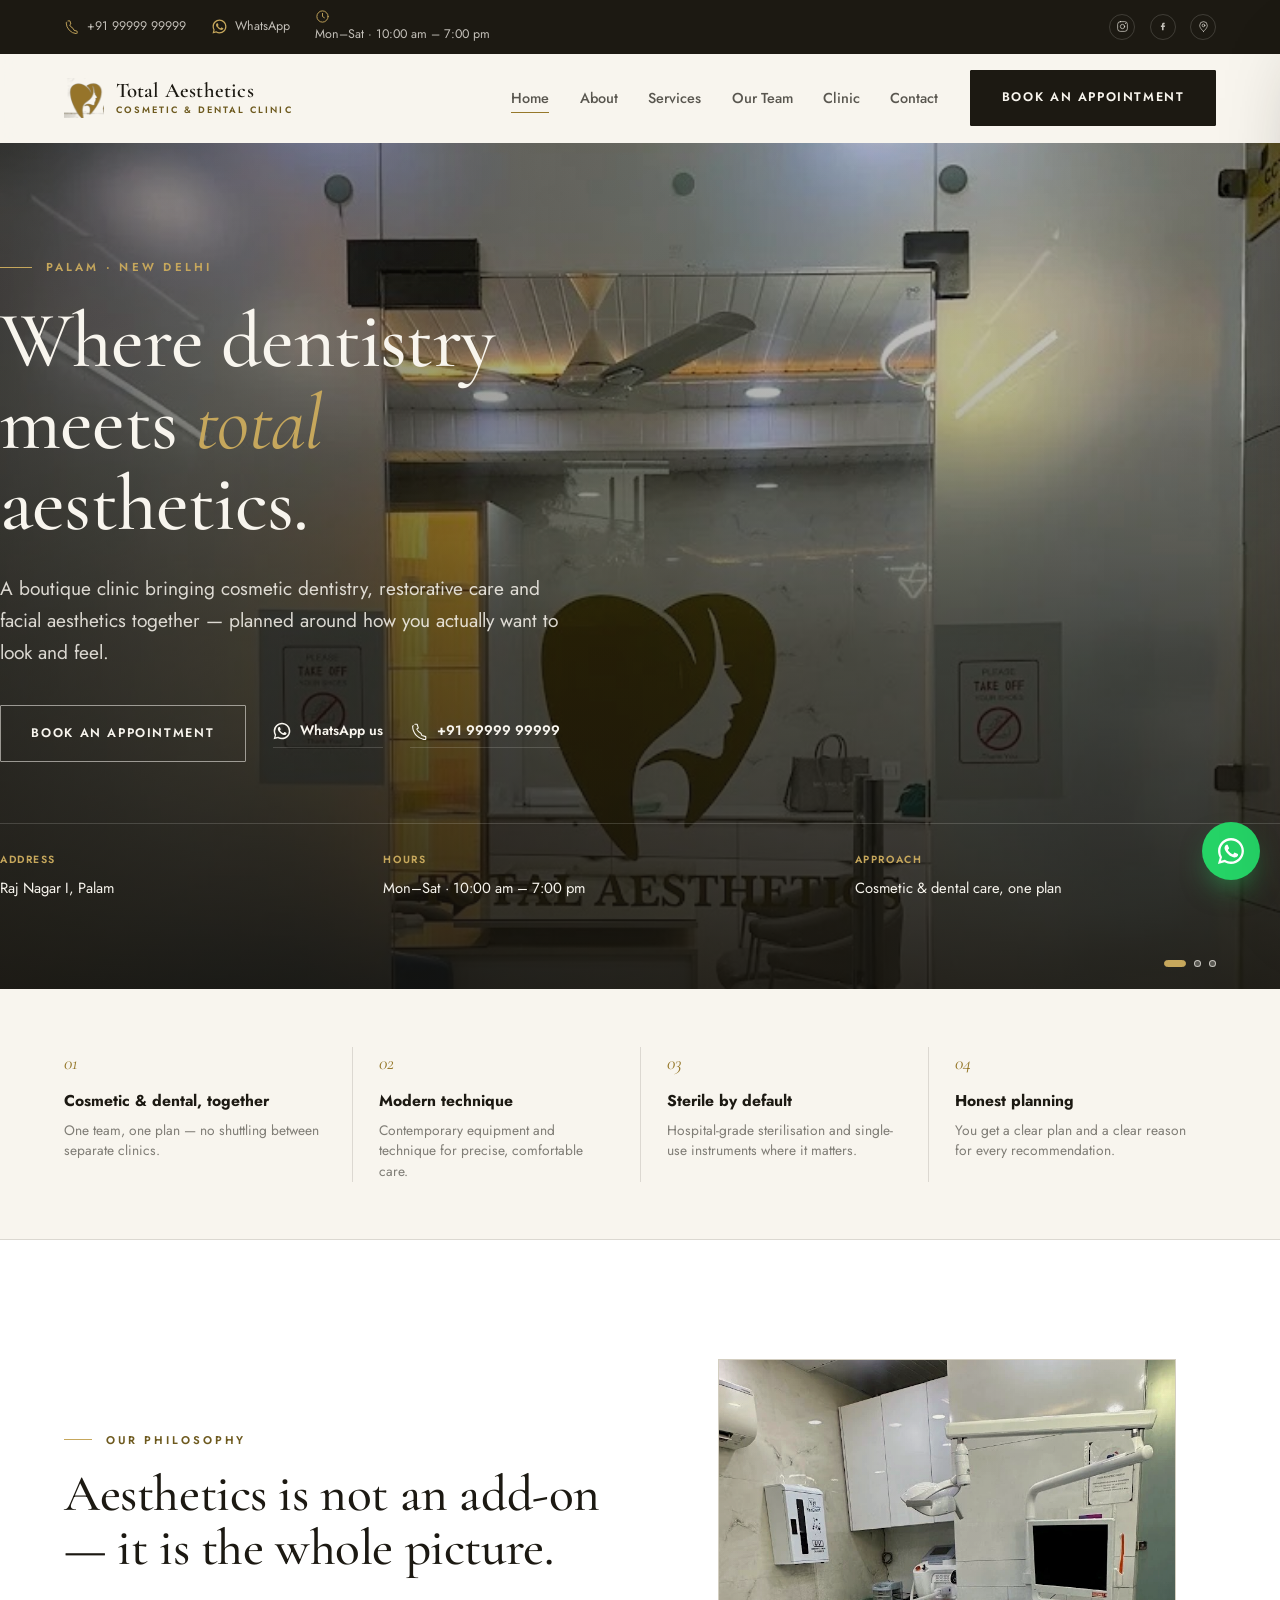
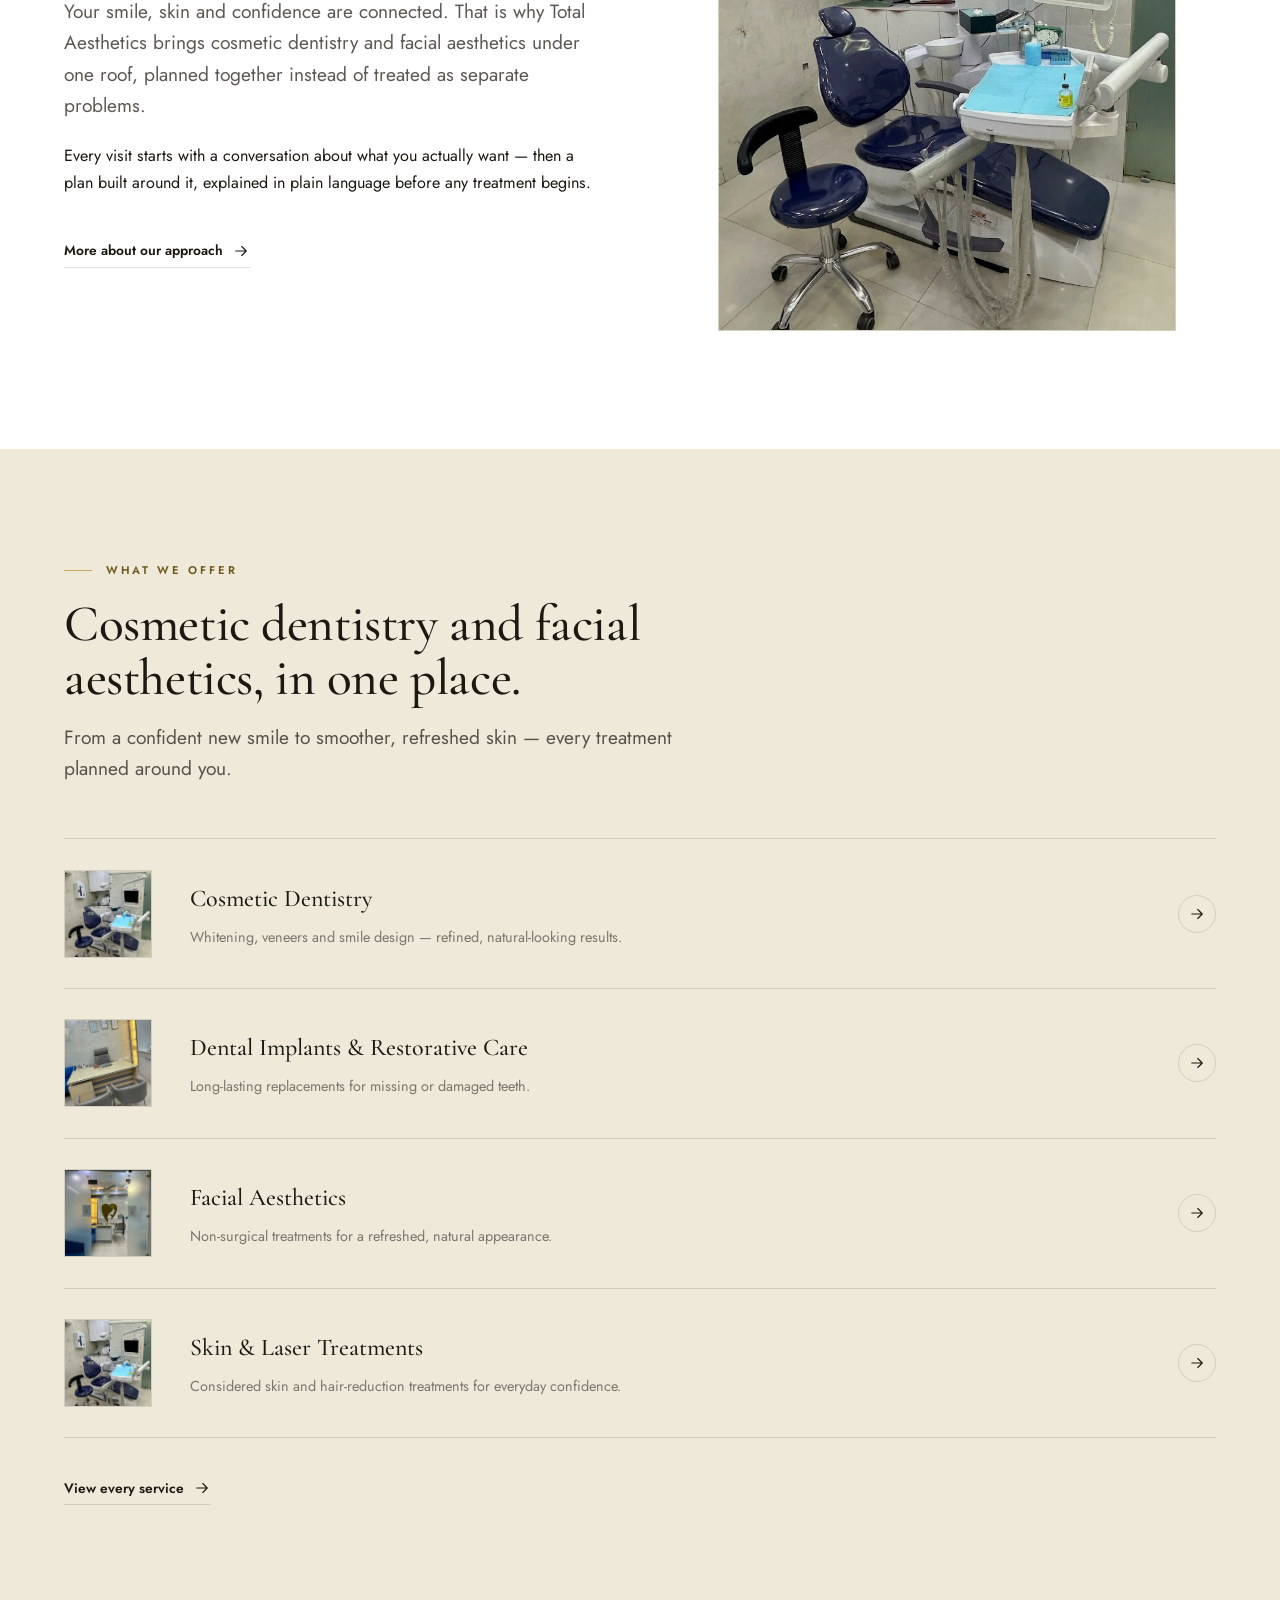
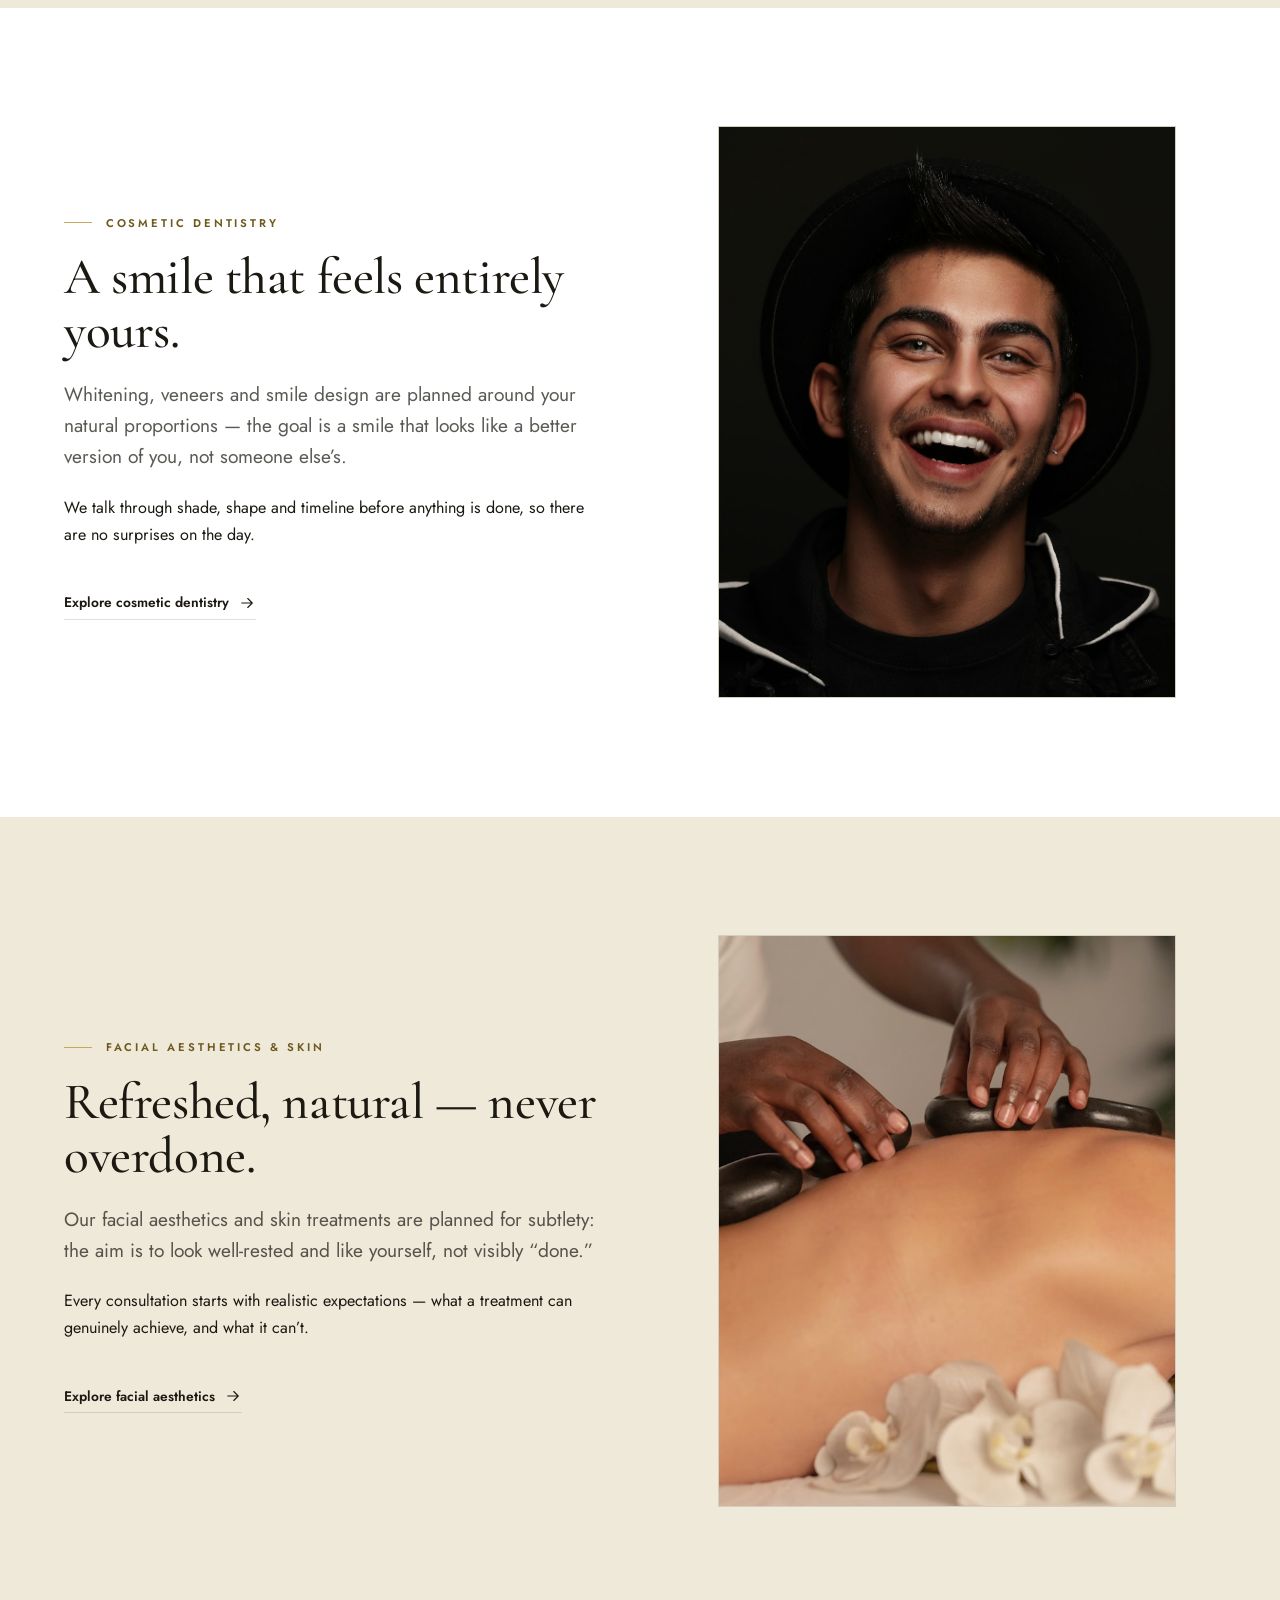
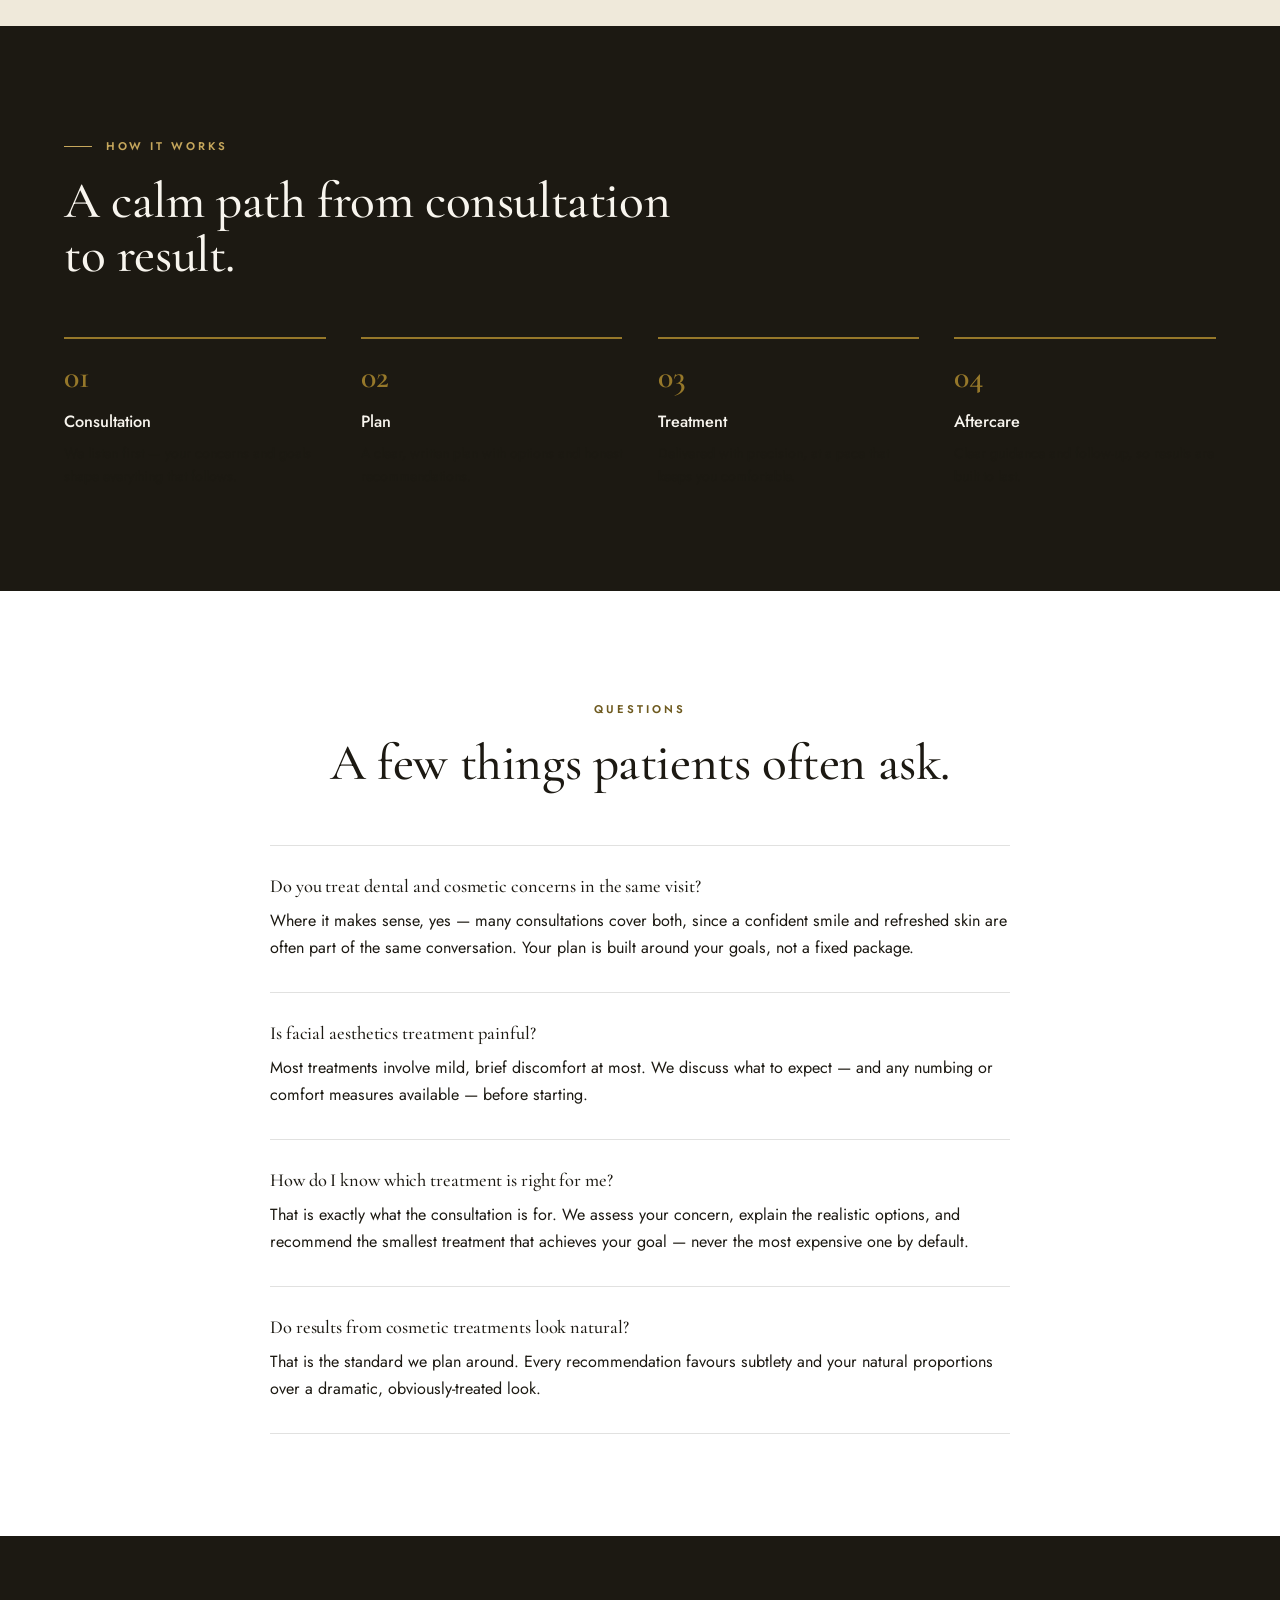
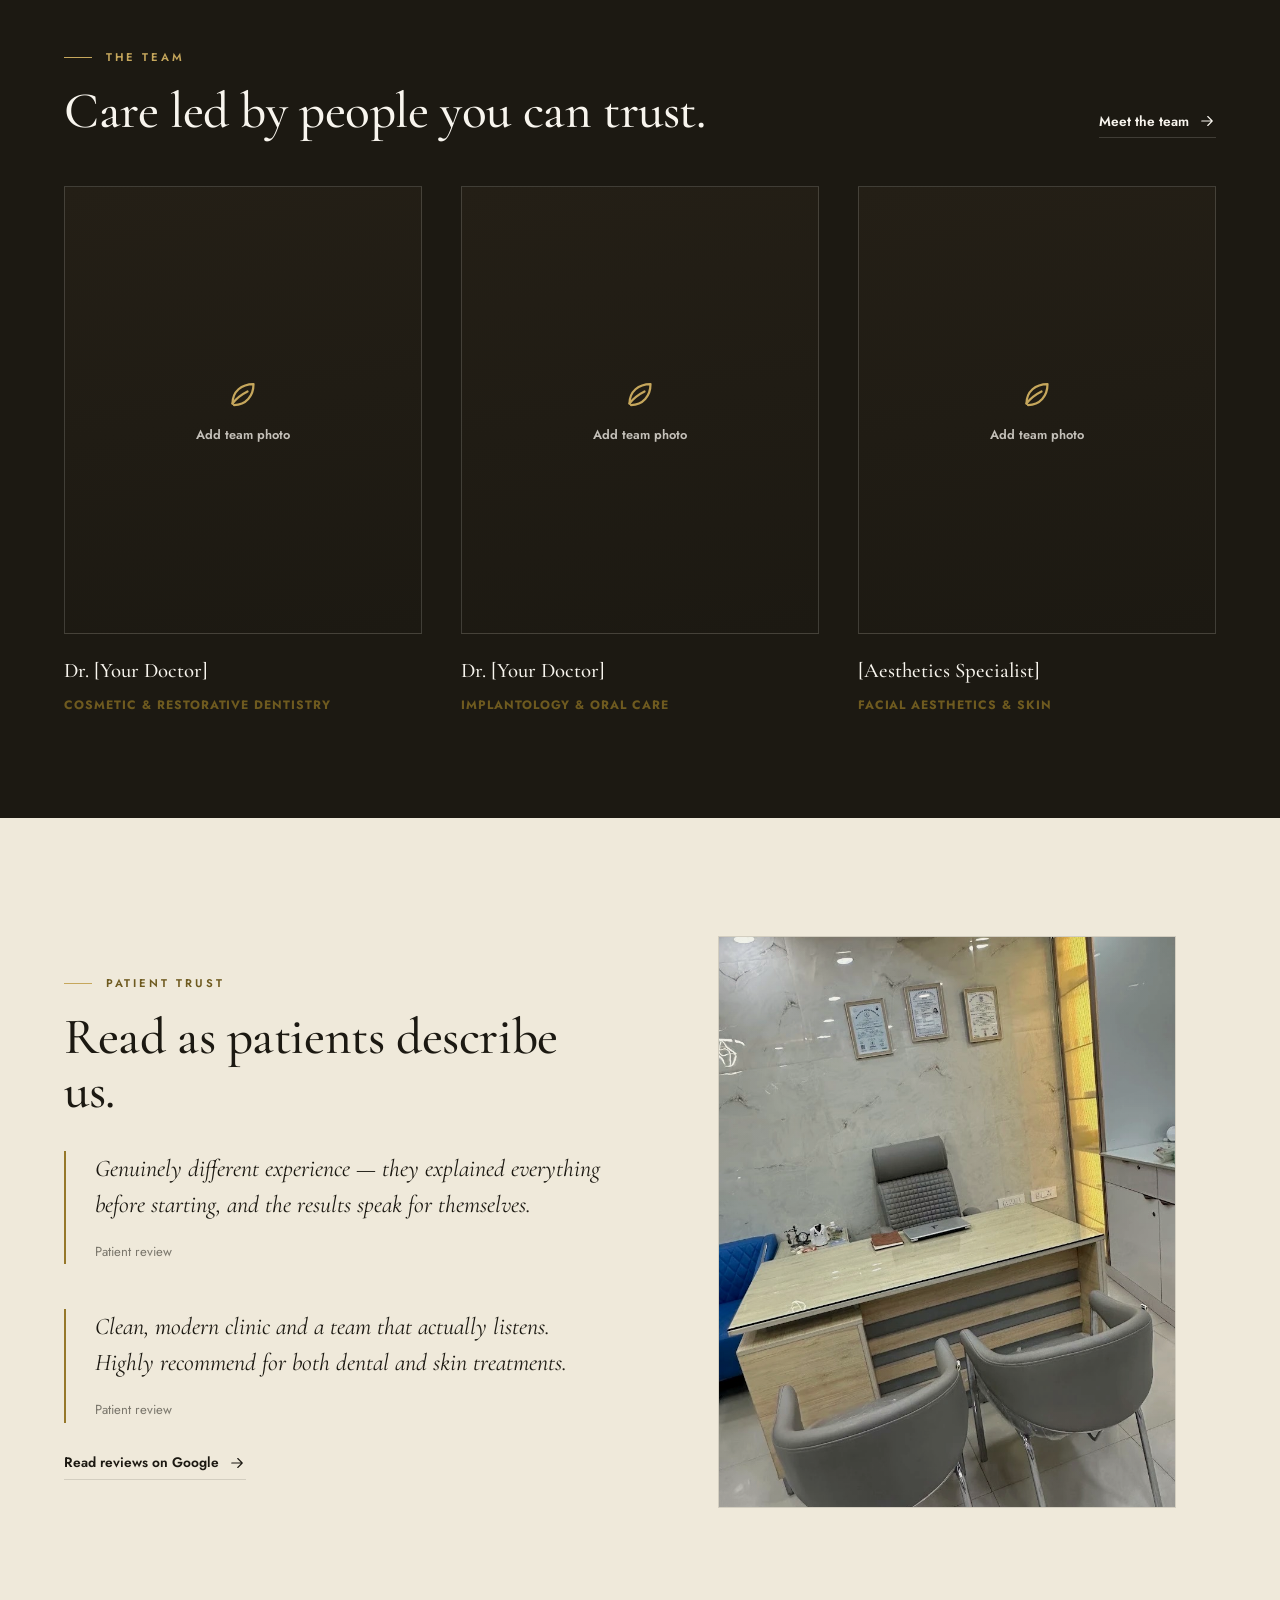
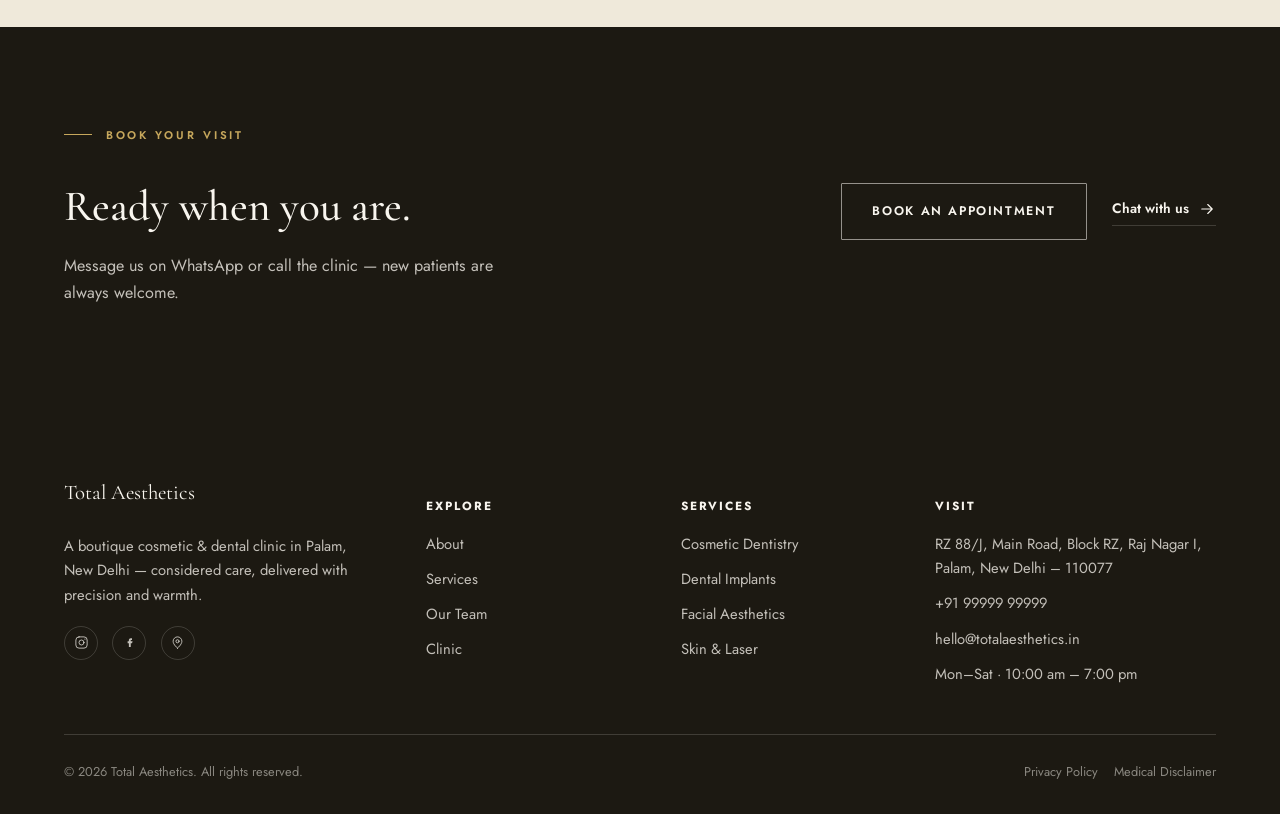
==== index.html @ ab2470db "Initial commit: Total Aesthetics — premium cosmetic & dental clinic website Built from scratch: own " ====
<!DOCTYPE html>
<html lang="en">
<head>
<meta charset="UTF-8">
<meta name="viewport" content="width=device-width, initial-scale=1">
<title>Cosmetic &amp; Dental Clinic in Palam, New Delhi — Total Aesthetics</title>
<meta name="description" content="Total Aesthetics — a boutique cosmetic and dental clinic in Palam, New Delhi, bringing smile and skin care together.">
<link rel="preconnect" href="https://fonts.googleapis.com"><link rel="preconnect" href="https://fonts.gstatic.com" crossorigin>
<link href="https://fonts.googleapis.com/css2?family=Cormorant+Garamond:ital,wght@0,400;0,500;0,600;1,400;1,500&family=Jost:wght@400;500;600;700&display=swap" rel="stylesheet">
<link rel="stylesheet" href="assets/css/site.css">
<link rel="icon" href="assets/img/favicon.png">

</head>
<body>
<a class="skip-link" href="#main">Skip to content</a>

<div class="topbar"><div class="wrap topbar__row">
<div class="topbar__info">
<a href="tel:+919999999999"><svg class="ic" viewBox="0 0 24 24" width="18" height="18" fill="none" stroke="currentColor" stroke-width="1.5" stroke-linecap="round" stroke-linejoin="round" aria-hidden="true"><path d="M6.5 3h3l1.5 5-2 1.5a12 12 0 0 0 5.5 5.5L16 18l5 1.5v3a1 1 0 0 1-1.1 1A18 18 0 0 1 3.5 6.1 1 1 0 0 1 4.5 5"/></svg><span>+91 99999 99999</span></a>
<a href="https://wa.me/919999999999?text=Hello%20Total%20Aesthetics%2C%20how%20can%20I%20help%20you%3F" target="_blank" rel="noopener"><svg class="ic" viewBox="0 0 24 24" width="18" height="18" fill="currentColor" aria-hidden="true"><path d="M17.47 14.38c-.29-.14-1.7-.84-1.96-.94-.26-.1-.45-.14-.64.15-.19.29-.74.94-.91 1.13-.17.19-.34.21-.62.07-.29-.14-1.21-.45-2.3-1.42-.85-.76-1.42-1.7-1.59-1.98-.17-.29-.02-.44.13-.58.13-.13.29-.34.43-.51.14-.17.19-.29.29-.48.1-.19.05-.36-.02-.51-.07-.14-.64-1.55-.88-2.12-.23-.55-.47-.48-.64-.48h-.55c-.19 0-.5.07-.76.36-.26.29-1 .98-1 2.38 0 1.4 1.02 2.76 1.17 2.95.14.19 2.01 3.08 4.88 4.32.68.29 1.21.47 1.63.6.68.22 1.31.19 1.8.12.55-.08 1.7-.69 1.94-1.36.24-.67.24-1.24.17-1.36-.07-.12-.26-.19-.55-.33z"/><path d="M12 .9C5.87.9.9 5.87.9 12c0 1.95.51 3.86 1.48 5.55L.8 23.1l5.68-1.49A11.06 11.06 0 0 0 12 23.1c6.13 0 11.1-4.97 11.1-11.1S18.13.9 12 .9zm0 20.2c-1.72 0-3.4-.46-4.87-1.34l-.35-.21-3.37.89.9-3.29-.23-.35A9.06 9.06 0 0 1 2.9 12 9.1 9.1 0 1 1 12 21.1z"/></svg><span>WhatsApp</span></a>
<span><svg class="ic" viewBox="0 0 24 24" width="18" height="18" fill="none" stroke="currentColor" stroke-width="1.5" stroke-linecap="round" stroke-linejoin="round" aria-hidden="true"><circle cx="12" cy="12" r="9"/><path d="M12 7v5l3 2"/></svg><span>Mon–Sat · 10:00 am – 7:00 pm</span></span>
</div>
<div class="topbar__soc">
<a href="https://www.instagram.com/totalaesthetics" target="_blank" rel="noopener" aria-label="Instagram"><svg class="ic" viewBox="0 0 24 24" width="15" height="15" fill="none" stroke="currentColor" stroke-width="1.5" stroke-linecap="round" stroke-linejoin="round" aria-hidden="true"><rect x="3" y="3" width="18" height="18" rx="5"/><circle cx="12" cy="12" r="4"/><circle cx="17.5" cy="6.5" r="1" fill="currentColor" stroke="none"/></svg></a>
<a href="https://www.facebook.com/totalaesthetics" target="_blank" rel="noopener" aria-label="Facebook"><svg class="ic" viewBox="0 0 24 24" width="15" height="15" fill="currentColor" aria-hidden="true"><path d="M14 8h2V5h-2c-1.7 0-3 1.3-3 3v2H9v3h2v6h3v-6h2l1-3h-3V8.5c0-.3.2-.5.5-.5z"/></svg></a>
<a href="https://www.google.com/maps/search/Total+Aesthetics+Palam+New+Delhi" target="_blank" rel="noopener" aria-label="Directions"><svg class="ic" viewBox="0 0 24 24" width="18" height="18" fill="none" stroke="currentColor" stroke-width="1.5" stroke-linecap="round" stroke-linejoin="round" aria-hidden="true"><path d="M12 21s7-5.5 7-11a7 7 0 1 0-14 0c0 5.5 7 11 7 11z"/><circle cx="12" cy="10" r="2.5"/></svg></a>
</div>
</div></div>

<header class="site-header" data-header>
<div class="wrap nav">
<a class="brand" href="index.html">
<img class="brand__mark" src="assets/img/mark_icon.png" alt="">
<span class="brand__word"><span class="brand__name">Total Aesthetics</span><span class="brand__tag">Cosmetic &amp; Dental Clinic</span></span>
</a>
<ul class="nav__menu"><li><a href="index.html" aria-current="page">Home</a></li><li><a href="about.html">About</a></li><li><a href="services.html">Services</a></li><li><a href="team.html">Our Team</a></li><li><a href="clinic.html">Clinic</a></li><li><a href="contact.html">Contact</a></li></ul>
<a class="btn nav__cta" href="https://wa.me/919999999999?text=Hello%20Total%20Aesthetics%2C%20I%20would%20like%20to%20book%20an%20appointment." target="_blank" rel="noopener">Book an Appointment</a>
<button class="nav__toggle" data-nav-toggle aria-label="Open menu" aria-expanded="false"><svg viewBox="0 0 24 24" width="18" height="18" fill="none" stroke="currentColor" stroke-width="1.6" aria-hidden="true"><path d="M3 6h18M3 12h18M3 18h18"/></svg></button>
</div>
</header>

<div class="nav-scrim" data-nav-scrim></div>
<nav class="mobile-nav" data-mobile-nav aria-label="Mobile">
<button class="mobile-nav__close" data-nav-close aria-label="Close menu"><svg viewBox="0 0 24 24" width="20" height="20" fill="none" stroke="currentColor" stroke-width="1.6" aria-hidden="true"><path d="M6 6l12 12M18 6L6 18"/></svg></button>
<ul><li><a href="index.html">Home</a></li><li><a href="about.html">About</a></li><li><a href="services.html">Services</a></li><li><a href="team.html">Our Team</a></li><li><a href="clinic.html">Clinic</a></li><li><a href="contact.html">Contact</a></li></ul>
<a class="btn" style="width:100%;justify-content:center" href="https://wa.me/919999999999?text=Hello%20Total%20Aesthetics%2C%20I%20would%20like%20to%20book%20an%20appointment." target="_blank" rel="noopener">Book an Appointment</a>
</nav>

<main id="main">
<section class="hero" data-hero-slideshow>
<div class="hero__slides">
<div class="hero__slide is-active"><img src="assets/img/entrance.jpg" alt="Total Aesthetics reception, Palam"></div>
<div class="hero__slide"><img src="assets/img/treatment-room.jpg" alt="Treatment room at Total Aesthetics"></div>
<div class="hero__slide"><img src="assets/img/consultation.jpg" alt="Consultation room at Total Aesthetics"></div>
</div>
<div class="hero__scrim"></div>
<div class="wrap hero__inner">
<div data-reveal>
<span class="hero__eyebrow">Palam &middot; New Delhi</span>
<h1 class="hero__title">Where dentistry meets <em>total</em> aesthetics.</h1>
<p class="hero__lead">A boutique clinic bringing cosmetic dentistry, restorative care and facial aesthetics together — planned around how you actually want to look and feel.</p>
<div class="hero__actions">
<a class="btn btn--cream" href="https://wa.me/919999999999?text=Hello%20Total%20Aesthetics%2C%20I%20would%20like%20to%20book%20an%20appointment." target="_blank" rel="noopener">Book an Appointment</a>
<a class="text-link text-link--light" href="https://wa.me/919999999999?text=Hello%20Total%20Aesthetics%2C%20how%20can%20I%20help%20you%3F" target="_blank" rel="noopener"><svg class="ic" viewBox="0 0 24 24" width="18" height="18" fill="currentColor" aria-hidden="true"><path d="M17.47 14.38c-.29-.14-1.7-.84-1.96-.94-.26-.1-.45-.14-.64.15-.19.29-.74.94-.91 1.13-.17.19-.34.21-.62.07-.29-.14-1.21-.45-2.3-1.42-.85-.76-1.42-1.7-1.59-1.98-.17-.29-.02-.44.13-.58.13-.13.29-.34.43-.51.14-.17.19-.29.29-.48.1-.19.05-.36-.02-.51-.07-.14-.64-1.55-.88-2.12-.23-.55-.47-.48-.64-.48h-.55c-.19 0-.5.07-.76.36-.26.29-1 .98-1 2.38 0 1.4 1.02 2.76 1.17 2.95.14.19 2.01 3.08 4.88 4.32.68.29 1.21.47 1.63.6.68.22 1.31.19 1.8.12.55-.08 1.7-.69 1.94-1.36.24-.67.24-1.24.17-1.36-.07-.12-.26-.19-.55-.33z"/><path d="M12 .9C5.87.9.9 5.87.9 12c0 1.95.51 3.86 1.48 5.55L.8 23.1l5.68-1.49A11.06 11.06 0 0 0 12 23.1c6.13 0 11.1-4.97 11.1-11.1S18.13.9 12 .9zm0 20.2c-1.72 0-3.4-.46-4.87-1.34l-.35-.21-3.37.89.9-3.29-.23-.35A9.06 9.06 0 0 1 2.9 12 9.1 9.1 0 1 1 12 21.1z"/></svg><span>WhatsApp us</span></a>
<a class="text-link text-link--light" href="tel:+919999999999"><svg class="ic" viewBox="0 0 24 24" width="18" height="18" fill="none" stroke="currentColor" stroke-width="1.5" stroke-linecap="round" stroke-linejoin="round" aria-hidden="true"><path d="M6.5 3h3l1.5 5-2 1.5a12 12 0 0 0 5.5 5.5L16 18l5 1.5v3a1 1 0 0 1-1.1 1A18 18 0 0 1 3.5 6.1 1 1 0 0 1 4.5 5"/></svg><span>+91 99999 99999</span></a>
</div>
<dl class="hero__ticket">
<div><dt>Address</dt><dd>Raj Nagar I, Palam</dd></div>
<div><dt>Hours</dt><dd>Mon–Sat · 10:00 am – 7:00 pm</dd></div>
<div><dt>Approach</dt><dd>Cosmetic &amp; dental care, one plan</dd></div>
</dl>
</div>
</div>
<div class="hero__dots" data-hero-dots></div>
</section><section class="factstrip"><div class="wrap factstrip__row stagger" data-reveal>
<div class="fact"><span class="fact__no">01</span><h3>Cosmetic &amp; dental, together</h3><p>One team, one plan — no shuttling between separate clinics.</p></div>
<div class="fact"><span class="fact__no">02</span><h3>Modern technique</h3><p>Contemporary equipment and technique for precise, comfortable care.</p></div>
<div class="fact"><span class="fact__no">03</span><h3>Sterile by default</h3><p>Hospital-grade sterilisation and single-use instruments where it matters.</p></div>
<div class="fact"><span class="fact__no">04</span><h3>Honest planning</h3><p>You get a clear plan and a clear reason for every recommendation.</p></div>
</div></section><section class="section bg-card"><div class="wrap split">
<div data-reveal>
<span class="eyebrow">Our philosophy</span>
<h2 class="display-2">Aesthetics is not an add-on — it is the whole picture.</h2>
<p class="lead" style="margin-top:1.3rem">Your smile, skin and confidence are connected. That is why Total Aesthetics brings cosmetic dentistry and facial aesthetics under one roof, planned together instead of treated as separate problems.</p>
<p class="muted" style="margin-top:1rem">Every visit starts with a conversation about what you actually want — then a plan built around it, explained in plain language before any treatment begins.</p>
<a class="text-link" style="margin-top:1.6rem" href="about.html">More about our approach<svg class="ic" viewBox="0 0 24 24" width="18" height="18" fill="none" stroke="currentColor" stroke-width="1.5" stroke-linecap="round" stroke-linejoin="round" aria-hidden="true"><path d="M5 12h14M13 6l6 6-6 6"/></svg></a>
</div>
<div class="split__media" data-reveal>
<figure class="frame frame--tall"><img src="assets/img/treatment-room.jpg" alt="Treatment room at Total Aesthetics"></figure>
</div>
</div></section><section class="section bg-band"><div class="wrap">
<div class="section-head" data-reveal><span class="eyebrow  ">What we offer</span><h2 class="display-2">Cosmetic dentistry and facial aesthetics, in one place.</h2><p class="lead" style="margin-top:1rem">From a confident new smile to smoother, refreshed skin — every treatment planned around you.</p></div>
<ul class="tlist" data-reveal>
<li><a href="services.html#cosmetic-dentistry"><span class="tlist__thumb"><img src="assets/img/treatment-room.jpg" alt=""></span><span class="tlist__body"><h3>Cosmetic Dentistry</h3><p>Whitening, veneers and smile design — refined, natural-looking results.</p></span><span class="tlist__arrow"><svg class="ic" viewBox="0 0 24 24" width="18" height="18" fill="none" stroke="currentColor" stroke-width="1.5" stroke-linecap="round" stroke-linejoin="round" aria-hidden="true"><path d="M5 12h14M13 6l6 6-6 6"/></svg></span></a></li>
<li><a href="services.html#implants"><span class="tlist__thumb"><img src="assets/img/consultation.jpg" alt=""></span><span class="tlist__body"><h3>Dental Implants &amp; Restorative Care</h3><p>Long-lasting replacements for missing or damaged teeth.</p></span><span class="tlist__arrow"><svg class="ic" viewBox="0 0 24 24" width="18" height="18" fill="none" stroke="currentColor" stroke-width="1.5" stroke-linecap="round" stroke-linejoin="round" aria-hidden="true"><path d="M5 12h14M13 6l6 6-6 6"/></svg></span></a></li>
<li><a href="services.html#facial-aesthetics"><span class="tlist__thumb"><img src="assets/img/entrance.jpg" alt=""></span><span class="tlist__body"><h3>Facial Aesthetics</h3><p>Non-surgical treatments for a refreshed, natural appearance.</p></span><span class="tlist__arrow"><svg class="ic" viewBox="0 0 24 24" width="18" height="18" fill="none" stroke="currentColor" stroke-width="1.5" stroke-linecap="round" stroke-linejoin="round" aria-hidden="true"><path d="M5 12h14M13 6l6 6-6 6"/></svg></span></a></li>
<li><a href="services.html#skin"><span class="tlist__thumb"><img src="assets/img/treatment-room.jpg" alt=""></span><span class="tlist__body"><h3>Skin &amp; Laser Treatments</h3><p>Considered skin and hair-reduction treatments for everyday confidence.</p></span><span class="tlist__arrow"><svg class="ic" viewBox="0 0 24 24" width="18" height="18" fill="none" stroke="currentColor" stroke-width="1.5" stroke-linecap="round" stroke-linejoin="round" aria-hidden="true"><path d="M5 12h14M13 6l6 6-6 6"/></svg></span></a></li>
</ul>
<p style="margin-top:2.2rem" data-reveal><a class="text-link" href="services.html">View every service<svg class="ic" viewBox="0 0 24 24" width="18" height="18" fill="none" stroke="currentColor" stroke-width="1.5" stroke-linecap="round" stroke-linejoin="round" aria-hidden="true"><path d="M5 12h14M13 6l6 6-6 6"/></svg></a></p>
</div></section><section class="section bg-card"><div class="wrap split split--rev">
<div class="split__media" data-reveal><figure class="frame frame--tall"><img src="assets/img/smile-confidence.jpg" alt="A confident smile"></figure></div>
<div data-reveal>
<span class="eyebrow">Cosmetic dentistry</span>
<h2 class="display-2">A smile that feels entirely yours.</h2>
<p class="lead" style="margin-top:1.3rem">Whitening, veneers and smile design are planned around your natural proportions — the goal is a smile that looks like a better version of you, not someone else’s.</p>
<p class="muted" style="margin-top:1rem">We talk through shade, shape and timeline before anything is done, so there are no surprises on the day.</p>
<a class="text-link" style="margin-top:1.6rem" href="services.html#cosmetic-dentistry">Explore cosmetic dentistry<svg class="ic" viewBox="0 0 24 24" width="18" height="18" fill="none" stroke="currentColor" stroke-width="1.5" stroke-linecap="round" stroke-linejoin="round" aria-hidden="true"><path d="M5 12h14M13 6l6 6-6 6"/></svg></a>
</div>
</div></section><section class="section bg-band"><div class="wrap split">
<div data-reveal>
<span class="eyebrow">Facial aesthetics &amp; skin</span>
<h2 class="display-2">Refreshed, natural — never overdone.</h2>
<p class="lead" style="margin-top:1.3rem">Our facial aesthetics and skin treatments are planned for subtlety: the aim is to look well-rested and like yourself, not visibly &ldquo;done.&rdquo;</p>
<p class="muted" style="margin-top:1rem">Every consultation starts with realistic expectations — what a treatment can genuinely achieve, and what it can’t.</p>
<a class="text-link" style="margin-top:1.6rem" href="services.html#facial-aesthetics">Explore facial aesthetics<svg class="ic" viewBox="0 0 24 24" width="18" height="18" fill="none" stroke="currentColor" stroke-width="1.5" stroke-linecap="round" stroke-linejoin="round" aria-hidden="true"><path d="M5 12h14M13 6l6 6-6 6"/></svg></a>
</div>
<div class="split__media" data-reveal><figure class="frame frame--tall"><img src="assets/img/spa-wellness.jpg" alt="A calming aesthetic treatment"></figure></div>
</div></section><section class="section bg-ink"><div class="wrap">
<div class="section-head" data-reveal><span class="eyebrow  eyebrow--light">How it works</span><h2 class="display-2">A calm path from consultation to result.</h2></div>
<div class="steps stagger" data-reveal>
<div class="step"><span class="step__no">01</span><h3>Consultation</h3><p>We listen first — your concerns and goals shape everything that follows.</p></div>
<div class="step"><span class="step__no">02</span><h3>Plan</h3><p>A clear, written plan with options and honest recommendations.</p></div>
<div class="step"><span class="step__no">03</span><h3>Treatment</h3><p>Delivered with precision, at a pace that keeps you comfortable.</p></div>
<div class="step"><span class="step__no">04</span><h3>Aftercare</h3><p>Clear guidance and follow-up, so results are built to last.</p></div>
</div>
</div></section><section class="section bg-card"><div class="wrap">
<div class="section-head is-center" data-reveal><span class="eyebrow eyebrow--center ">Questions</span><h2 class="display-2">A few things patients often ask.</h2></div>
<div style="max-width:74ch;margin-inline:auto" data-reveal><div class="ledger__item" style="border-top:1px solid var(--line);padding:clamp(1.4rem,3vw,1.9rem) 0"><h3 class="display-3" style="font-size:1.15rem">Do you treat dental and cosmetic concerns in the same visit?</h3><p class="muted" style="margin-top:.6rem">Where it makes sense, yes — many consultations cover both, since a confident smile and refreshed skin are often part of the same conversation. Your plan is built around your goals, not a fixed package.</p></div><div class="ledger__item" style="border-top:1px solid var(--line);padding:clamp(1.4rem,3vw,1.9rem) 0"><h3 class="display-3" style="font-size:1.15rem">Is facial aesthetics treatment painful?</h3><p class="muted" style="margin-top:.6rem">Most treatments involve mild, brief discomfort at most. We discuss what to expect — and any numbing or comfort measures available — before starting.</p></div><div class="ledger__item" style="border-top:1px solid var(--line);padding:clamp(1.4rem,3vw,1.9rem) 0"><h3 class="display-3" style="font-size:1.15rem">How do I know which treatment is right for me?</h3><p class="muted" style="margin-top:.6rem">That is exactly what the consultation is for. We assess your concern, explain the realistic options, and recommend the smallest treatment that achieves your goal — never the most expensive one by default.</p></div><div class="ledger__item" style="border-top:1px solid var(--line);padding:clamp(1.4rem,3vw,1.9rem) 0"><h3 class="display-3" style="font-size:1.15rem">Do results from cosmetic treatments look natural?</h3><p class="muted" style="margin-top:.6rem">That is the standard we plan around. Every recommendation favours subtlety and your natural proportions over a dramatic, obviously-treated look.</p></div><div style="border-top:1px solid var(--line)"></div></div>
</div></section><section class="section bg-ink"><div class="wrap">
<div style="display:flex;align-items:flex-end;justify-content:space-between;gap:2rem;flex-wrap:wrap;margin-bottom:clamp(2rem,4vw,3rem)" data-reveal>
<div><span class="eyebrow eyebrow--light">The team</span><h2 class="display-2" style="color:var(--cream)">Care led by people you can trust.</h2></div>
<a class="text-link text-link--light" href="team.html">Meet the team<svg class="ic" viewBox="0 0 24 24" width="18" height="18" fill="none" stroke="currentColor" stroke-width="1.5" stroke-linecap="round" stroke-linejoin="round" aria-hidden="true"><path d="M5 12h14M13 6l6 6-6 6"/></svg></a>
</div>
<div class="team-grid stagger on-dark" data-reveal>
<article class="person"><a class="person__photo" href="team.html"><span class="person__ph"><svg class="ic" viewBox="0 0 24 24" width="34" height="34" fill="none" stroke="currentColor" stroke-width="1.5" stroke-linecap="round" stroke-linejoin="round" aria-hidden="true"><path d="M5 19c0-8 6-13 14-13 0 8-5 14-13 14"/><path d="M5 19c3-4 6-6 10-8"/></svg><span>Add team photo</span></span></a><div class="person__body"><h3 class="person__name">Dr. [Your Doctor]</h3><p class="person__role">Cosmetic &amp; Restorative Dentistry</p></div></article>
<article class="person"><a class="person__photo" href="team.html"><span class="person__ph"><svg class="ic" viewBox="0 0 24 24" width="34" height="34" fill="none" stroke="currentColor" stroke-width="1.5" stroke-linecap="round" stroke-linejoin="round" aria-hidden="true"><path d="M5 19c0-8 6-13 14-13 0 8-5 14-13 14"/><path d="M5 19c3-4 6-6 10-8"/></svg><span>Add team photo</span></span></a><div class="person__body"><h3 class="person__name">Dr. [Your Doctor]</h3><p class="person__role">Implantology &amp; Oral Care</p></div></article>
<article class="person"><a class="person__photo" href="team.html"><span class="person__ph"><svg class="ic" viewBox="0 0 24 24" width="34" height="34" fill="none" stroke="currentColor" stroke-width="1.5" stroke-linecap="round" stroke-linejoin="round" aria-hidden="true"><path d="M5 19c0-8 6-13 14-13 0 8-5 14-13 14"/><path d="M5 19c3-4 6-6 10-8"/></svg><span>Add team photo</span></span></a><div class="person__body"><h3 class="person__name">[Aesthetics Specialist]</h3><p class="person__role">Facial Aesthetics &amp; Skin</p></div></article>
</div>
</div></section><section class="section bg-band"><div class="wrap split split--rev">
<div class="split__media" data-reveal><figure class="frame frame--tall"><img src="assets/img/consultation.jpg" alt="Consultation room at Total Aesthetics"></figure></div>
<div data-reveal>
<span class="eyebrow">Patient trust</span>
<h2 class="display-2">Read as patients describe us.</h2>
<div style="margin-top:2rem">
<div class="quote"><blockquote>Genuinely different experience — they explained everything before starting, and the results speak for themselves.</blockquote><cite>Patient review</cite></div>
<div class="quote"><blockquote>Clean, modern clinic and a team that actually listens. Highly recommend for both dental and skin treatments.</blockquote><cite>Patient review</cite></div>
</div>
<a class="text-link" style="margin-top:1.8rem" href="https://www.google.com/maps/search/Total+Aesthetics+Palam+New+Delhi" target="_blank" rel="noopener">Read reviews on Google<svg class="ic" viewBox="0 0 24 24" width="18" height="18" fill="none" stroke="currentColor" stroke-width="1.5" stroke-linecap="round" stroke-linejoin="round" aria-hidden="true"><path d="M5 12h14M13 6l6 6-6 6"/></svg></a>
</div>
</div></section><section class="ctaband"><div class="wrap ctaband__row" data-reveal>
<div><span class="eyebrow eyebrow--light">Book your visit</span><h2>Ready when you are.</h2><p>Message us on WhatsApp or call the clinic — new patients are always welcome.</p></div>
<div class="ctaband__btns"><a class="btn btn--cream" href="https://wa.me/919999999999?text=Hello%20Total%20Aesthetics%2C%20I%20would%20like%20to%20book%20an%20appointment." target="_blank" rel="noopener">Book an Appointment</a><a class="text-link text-link--light" href="https://wa.me/919999999999?text=Hello%20Total%20Aesthetics%2C%20how%20can%20I%20help%20you%3F" target="_blank" rel="noopener">Chat with us<svg class="ic" viewBox="0 0 24 24" width="18" height="18" fill="none" stroke="currentColor" stroke-width="1.5" stroke-linecap="round" stroke-linejoin="round" aria-hidden="true"><path d="M5 12h14M13 6l6 6-6 6"/></svg></a></div>
</div></section>
</main>

<footer class="site-footer">
<div class="wrap footer-grid">
<div>
<p class="footer-brand__name">Total Aesthetics</p>
<p class="footer-brand__stmt">A boutique cosmetic &amp; dental clinic in Palam, New Delhi — considered care, delivered with precision and warmth.</p>
<div class="footer-soc">
<a href="https://www.instagram.com/totalaesthetics" target="_blank" rel="noopener" aria-label="Instagram"><svg class="ic" viewBox="0 0 24 24" width="15" height="15" fill="none" stroke="currentColor" stroke-width="1.5" stroke-linecap="round" stroke-linejoin="round" aria-hidden="true"><rect x="3" y="3" width="18" height="18" rx="5"/><circle cx="12" cy="12" r="4"/><circle cx="17.5" cy="6.5" r="1" fill="currentColor" stroke="none"/></svg></a>
<a href="https://www.facebook.com/totalaesthetics" target="_blank" rel="noopener" aria-label="Facebook"><svg class="ic" viewBox="0 0 24 24" width="15" height="15" fill="currentColor" aria-hidden="true"><path d="M14 8h2V5h-2c-1.7 0-3 1.3-3 3v2H9v3h2v6h3v-6h2l1-3h-3V8.5c0-.3.2-.5.5-.5z"/></svg></a>
<a href="https://www.google.com/maps/search/Total+Aesthetics+Palam+New+Delhi" target="_blank" rel="noopener" aria-label="Directions"><svg class="ic" viewBox="0 0 24 24" width="18" height="18" fill="none" stroke="currentColor" stroke-width="1.5" stroke-linecap="round" stroke-linejoin="round" aria-hidden="true"><path d="M12 21s7-5.5 7-11a7 7 0 1 0-14 0c0 5.5 7 11 7 11z"/><circle cx="12" cy="10" r="2.5"/></svg></a>
</div>
</div>
<div class="footer-col"><h5>Explore</h5><ul>
<li><a href="about.html">About</a></li><li><a href="services.html">Services</a></li>
<li><a href="team.html">Our Team</a></li><li><a href="clinic.html">Clinic</a></li></ul></div>
<div class="footer-col"><h5>Services</h5><ul>
<li><a href="services.html#cosmetic-dentistry">Cosmetic Dentistry</a></li><li><a href="services.html#implants">Dental Implants</a></li>
<li><a href="services.html#facial-aesthetics">Facial Aesthetics</a></li><li><a href="services.html#skin">Skin &amp; Laser</a></li></ul></div>
<div class="footer-col"><h5>Visit</h5><ul>
<li>RZ 88/J, Main Road, Block RZ, Raj Nagar I, Palam, New Delhi – 110077</li><li><a href="tel:+919999999999">+91 99999 99999</a></li>
<li><a href="mailto:hello@totalaesthetics.in">hello@totalaesthetics.in</a></li><li>Mon–Sat · 10:00 am – 7:00 pm</li></ul></div>
</div>
<div class="wrap footer-bottom">
<span>&copy; 2026 Total Aesthetics. All rights reserved.</span>
<span><a href="privacy.html">Privacy Policy</a><a href="disclaimer.html">Medical Disclaimer</a></span>
</div>
</footer>

<a class="wa-fab" href="https://wa.me/919999999999?text=Hello%20Total%20Aesthetics%2C%20how%20can%20I%20help%20you%3F" target="_blank" rel="noopener" aria-label="Chat on WhatsApp"><svg class="ic" viewBox="0 0 24 24" width="18" height="18" fill="currentColor" aria-hidden="true"><path d="M17.47 14.38c-.29-.14-1.7-.84-1.96-.94-.26-.1-.45-.14-.64.15-.19.29-.74.94-.91 1.13-.17.19-.34.21-.62.07-.29-.14-1.21-.45-2.3-1.42-.85-.76-1.42-1.7-1.59-1.98-.17-.29-.02-.44.13-.58.13-.13.29-.34.43-.51.14-.17.19-.29.29-.48.1-.19.05-.36-.02-.51-.07-.14-.64-1.55-.88-2.12-.23-.55-.47-.48-.64-.48h-.55c-.19 0-.5.07-.76.36-.26.29-1 .98-1 2.38 0 1.4 1.02 2.76 1.17 2.95.14.19 2.01 3.08 4.88 4.32.68.29 1.21.47 1.63.6.68.22 1.31.19 1.8.12.55-.08 1.7-.69 1.94-1.36.24-.67.24-1.24.17-1.36-.07-.12-.26-.19-.55-.33z"/><path d="M12 .9C5.87.9.9 5.87.9 12c0 1.95.51 3.86 1.48 5.55L.8 23.1l5.68-1.49A11.06 11.06 0 0 0 12 23.1c6.13 0 11.1-4.97 11.1-11.1S18.13.9 12 .9zm0 20.2c-1.72 0-3.4-.46-4.87-1.34l-.35-.21-3.37.89.9-3.29-.23-.35A9.06 9.06 0 0 1 2.9 12 9.1 9.1 0 1 1 12 21.1z"/></svg></a>
<nav class="mobar" aria-label="Quick contact"><div class="mobar__row">
<a href="tel:+919999999999"><svg class="ic" viewBox="0 0 24 24" width="18" height="18" fill="none" stroke="currentColor" stroke-width="1.5" stroke-linecap="round" stroke-linejoin="round" aria-hidden="true"><path d="M6.5 3h3l1.5 5-2 1.5a12 12 0 0 0 5.5 5.5L16 18l5 1.5v3a1 1 0 0 1-1.1 1A18 18 0 0 1 3.5 6.1 1 1 0 0 1 4.5 5"/></svg><span>Call</span></a>
<a href="https://wa.me/919999999999?text=Hello%20Total%20Aesthetics%2C%20how%20can%20I%20help%20you%3F" target="_blank" rel="noopener"><svg class="ic" viewBox="0 0 24 24" width="18" height="18" fill="currentColor" aria-hidden="true"><path d="M17.47 14.38c-.29-.14-1.7-.84-1.96-.94-.26-.1-.45-.14-.64.15-.19.29-.74.94-.91 1.13-.17.19-.34.21-.62.07-.29-.14-1.21-.45-2.3-1.42-.85-.76-1.42-1.7-1.59-1.98-.17-.29-.02-.44.13-.58.13-.13.29-.34.43-.51.14-.17.19-.29.29-.48.1-.19.05-.36-.02-.51-.07-.14-.64-1.55-.88-2.12-.23-.55-.47-.48-.64-.48h-.55c-.19 0-.5.07-.76.36-.26.29-1 .98-1 2.38 0 1.4 1.02 2.76 1.17 2.95.14.19 2.01 3.08 4.88 4.32.68.29 1.21.47 1.63.6.68.22 1.31.19 1.8.12.55-.08 1.7-.69 1.94-1.36.24-.67.24-1.24.17-1.36-.07-.12-.26-.19-.55-.33z"/><path d="M12 .9C5.87.9.9 5.87.9 12c0 1.95.51 3.86 1.48 5.55L.8 23.1l5.68-1.49A11.06 11.06 0 0 0 12 23.1c6.13 0 11.1-4.97 11.1-11.1S18.13.9 12 .9zm0 20.2c-1.72 0-3.4-.46-4.87-1.34l-.35-.21-3.37.89.9-3.29-.23-.35A9.06 9.06 0 0 1 2.9 12 9.1 9.1 0 1 1 12 21.1z"/></svg><span>Chat</span></a>
<a class="is-primary" href="https://wa.me/919999999999?text=Hello%20Total%20Aesthetics%2C%20I%20would%20like%20to%20book%20an%20appointment." target="_blank" rel="noopener"><svg class="ic" viewBox="0 0 24 24" width="18" height="18" fill="none" stroke="currentColor" stroke-width="1.5" stroke-linecap="round" stroke-linejoin="round" aria-hidden="true"><path d="M5 12h14M13 6l6 6-6 6"/></svg><span>Book</span></a>
</div></nav>

<script src="assets/js/site.js"></script>
</body>
</html>
---- assets/css/site.css ----
/* =============================================================
   TOTAL AESTHETICS — Cosmetic & Dental Clinic, Palam, New Delhi
   Identity: real gold heart+profile mark, warm ivory marble,
   deep charcoal, antique gold accent. Editorial serif + clean sans.
   Built from scratch — own system, own components.
   ============================================================= */

:root{
  --ink:        #1C1912;
  --ink-70:     rgba(28,25,18,.72);
  --ink-55:     rgba(28,25,18,.55);
  --ink-35:     rgba(28,25,18,.32);
  --ivory:      #F8F5EE;    /* warm marble-white page bg   */
  --ivory-2:    #EFE9DA;    /* deeper band bg               */
  --card:       #FFFFFF;
  --line:       rgba(28,25,18,.13);
  --line-soft:  rgba(28,25,18,.08);

  --gold:       #96782A;    /* primary metallic gold accent */
  --gold-d:     #6E5A1F;
  --gold-lt:    #C6A75C;
  --gold-soft:  rgba(150,120,42,.10);

  --cream:      #F8F5EE;
  --cream-70:   rgba(248,245,238,.76);
  --line-dark:  rgba(248,245,238,.16);

  --wa:         #25D366;

  --f-serif: "Cormorant Garamond", Georgia, serif;
  --f-sans:  "Jost", "Inter", system-ui, -apple-system, "Segoe UI", sans-serif;

  --wrap: 1240px;
  --gutter: clamp(20px, 5vw, 64px);
  --ease: cubic-bezier(.22,.61,.36,1);
  --ease-out: cubic-bezier(.16,1,.3,1);
  --shadow-sm: 0 2px 12px rgba(28,25,18,.06);
  --shadow: 0 34px 80px -36px rgba(28,25,18,.42);
}

*, *::before, *::after{ box-sizing:border-box; }
html{ scroll-behavior:smooth; -webkit-text-size-adjust:100%; }
@media (prefers-reduced-motion:reduce){ html{ scroll-behavior:auto; } }

body{
  margin:0; background:var(--ivory); color:var(--ink);
  font-family:var(--f-sans); font-size:1.01rem; line-height:1.68; font-weight:400;
  -webkit-font-smoothing:antialiased; text-rendering:optimizeLegibility; overflow-x:hidden;
}
img, svg{ max-width:100%; display:block; }
a{ color:inherit; text-decoration:none; }
h1,h2,h3,h4{ margin:0; font-weight:500; }
p{ margin:0 0 1.1em; }
p:last-child{ margin-bottom:0; }
::selection{ background:var(--gold); color:#fff; }
:focus-visible{ outline:2px solid var(--gold); outline-offset:3px; }

.wrap{ width:min(100% - 2 * var(--gutter), var(--wrap)); margin-inline:auto; }
.skip-link{ position:absolute; left:-999px; top:0; background:var(--ink); color:var(--cream); padding:.8rem 1.2rem; z-index:300; }
.skip-link:focus{ left:16px; top:16px; }

/* ------------------------------ Type ------------------------------ */
.eyebrow{
  display:inline-flex; align-items:center; gap:.85rem;
  font-family:var(--f-sans); font-weight:600; font-size:.7rem; letter-spacing:.26em; text-transform:uppercase;
  color:var(--gold-d); margin:0 0 1.1rem;
}
.eyebrow::before{ content:""; width:28px; height:1px; background:var(--gold-lt); }
.eyebrow--light{ color:var(--gold-lt); }
.eyebrow--center{ padding-left:0; }
.eyebrow--center::before{ display:none; }

.display-1{ font-family:var(--f-serif); font-weight:500; font-size:clamp(2.7rem,5.4vw,4.8rem); line-height:1.02; letter-spacing:-.01em; }
.display-2{ font-family:var(--f-serif); font-weight:500; font-size:clamp(2.1rem,4vw,3.3rem); line-height:1.06; letter-spacing:-.008em; }
.display-3{ font-family:var(--f-serif); font-weight:500; font-size:clamp(1.5rem,2.6vw,2.05rem); line-height:1.16; letter-spacing:-.005em; }
.ital{ font-style:italic; font-weight:400; }
.lead{ font-size:clamp(1.05rem,1.5vw,1.22rem); color:var(--ink-70); line-height:1.62; }
.mut{ color:var(--ink-55); }
.measure{ max-width:56ch; }

.section-head{ max-width:640px; margin-bottom:clamp(2.2rem,5vw,3.4rem); }
.section-head.is-center{ margin-inline:auto; text-align:center; }

/* ----------------------------- Buttons ----------------------------- */
.btn{
  display:inline-flex; align-items:center; gap:.65rem;
  font-family:var(--f-sans); font-weight:600; font-size:.78rem; letter-spacing:.13em; text-transform:uppercase;
  padding:1.05rem 1.9rem; border-radius:1px; border:1px solid var(--ink); background:var(--ink); color:var(--cream);
  transition:background .35s var(--ease), color .35s var(--ease), border-color .35s var(--ease), transform .3s var(--ease);
}
.btn:hover{ background:var(--gold); border-color:var(--gold); color:#fff; transform:translateY(-1px); }
.btn--line{ background:transparent; color:var(--ink); border-color:var(--ink); }
.btn--line:hover{ background:var(--ink); color:var(--cream); }
.btn--cream{ background:transparent; color:var(--cream); border-color:rgba(248,245,238,.55); }
.btn--cream:hover{ background:var(--cream); color:var(--ink); border-color:var(--cream); }

.text-link{
  display:inline-flex; align-items:center; gap:.55rem; font-weight:600; font-size:.86rem; color:var(--ink);
  padding-bottom:.28rem; border-bottom:1px solid var(--line); transition:border-color .3s var(--ease), color .3s var(--ease);
}
.text-link svg{ transition:transform .3s var(--ease); }
.text-link:hover{ border-color:var(--gold); color:var(--gold-d); }
.text-link:hover svg{ transform:translateX(4px); }
.text-link--light{ color:var(--cream); border-color:var(--line-dark); }
.text-link--light:hover{ border-color:var(--gold-lt); color:var(--gold-lt); }
.ic{ flex:none; }

/* ------------------------------ Topbar ------------------------------ */
.topbar{ background:var(--ink); color:var(--cream-70); font-size:.78rem; }
.topbar__row{ display:flex; align-items:center; justify-content:space-between; gap:1rem; padding:.55rem 0; flex-wrap:wrap; }
.topbar__info{ display:flex; gap:1.6rem; flex-wrap:wrap; }
.topbar__info a{ display:inline-flex; align-items:center; gap:.5rem; transition:color .25s; }
.topbar__info a:hover{ color:var(--gold-lt); }
.topbar__info svg{ color:var(--gold-lt); width:15px; height:15px; }
.topbar__soc{ display:flex; gap:.9rem; }
.topbar__soc a{ width:26px; height:26px; display:inline-flex; align-items:center; justify-content:center; border-radius:50%; border:1px solid var(--line-dark); transition:border-color .25s, color .25s; }
.topbar__soc a:hover{ border-color:var(--gold-lt); color:var(--gold-lt); }
.topbar__soc svg{ width:13px; height:13px; }
@media (max-width:760px){ .topbar__info span:last-child{ display:none; } }

/* ------------------------------ Header ------------------------------ */
.site-header{ position:sticky; top:0; z-index:100; background:color-mix(in srgb, var(--ivory) 88%, transparent); backdrop-filter:blur(14px) saturate(140%); border-bottom:1px solid transparent; transition:border-color .3s, box-shadow .3s; }
.site-header.scrolled{ border-color:var(--line); box-shadow:var(--shadow-sm); }
.nav{ display:flex; align-items:center; gap:2rem; padding:1rem 0; }
.brand{ display:inline-flex; align-items:center; gap:.75rem; }
.brand__mark{ height:40px; width:auto; flex:none; }
.brand__word{ display:flex; flex-direction:column; line-height:1; gap:3px; }
.brand__name{ font-family:var(--f-serif); font-weight:600; font-size:1.3rem; color:var(--ink); letter-spacing:.01em; }
.brand__tag{ font-family:var(--f-sans); font-size:.58rem; letter-spacing:.22em; text-transform:uppercase; color:var(--gold-d); font-weight:600; }
.nav__menu{ list-style:none; display:flex; gap:1.9rem; margin:0 0 0 auto; padding:0; }
.nav__menu a{ font-size:.9rem; font-weight:500; color:var(--ink-70); position:relative; padding:.3rem 0; }
.nav__menu a::after{ content:""; position:absolute; left:0; bottom:0; width:0; height:1px; background:var(--gold); transition:width .3s var(--ease); }
.nav__menu a:hover{ color:var(--ink); }
.nav__menu a:hover::after, .nav__menu a[aria-current]::after{ width:100%; }
.nav__cta{ display:none; }
@media (min-width:1080px){ .nav__cta{ display:inline-flex; } }
.nav__toggle{ display:none; background:none; border:1px solid var(--line); border-radius:50%; width:44px; height:44px; align-items:center; justify-content:center; cursor:pointer; }
@media (max-width:1079px){ .nav__menu{ display:none; } .nav__toggle{ display:inline-flex; } }
.mobile-nav{ position:fixed; inset:0 0 0 auto; width:min(84vw,340px); background:var(--ivory); z-index:200; transform:translateX(100%); transition:transform .45s var(--ease-out); box-shadow:var(--shadow); padding:6rem 2rem 2rem; overflow-y:auto; }
.mobile-nav.open{ transform:none; }
.mobile-nav ul{ list-style:none; margin:0 0 2rem; padding:0; display:grid; gap:1.3rem; }
.mobile-nav ul a{ font-family:var(--f-serif); font-size:1.5rem; color:var(--ink); }
.mobile-nav__close{ position:absolute; top:1.6rem; right:1.6rem; background:none; border:0; cursor:pointer; }
.nav-scrim{ position:fixed; inset:0; background:rgba(28,25,18,.4); z-index:190; opacity:0; visibility:hidden; transition:opacity .4s; }
.nav-scrim.show{ opacity:1; visibility:visible; }

/* ------------------------------ Hero ------------------------------ */
.hero{ position:relative; min-height:min(94vh,860px); display:flex; align-items:flex-end; overflow:hidden; color:var(--cream); background:var(--ink); }
.hero__slides{ position:absolute; inset:0; z-index:0; }
.hero__slide{ position:absolute; inset:0; opacity:0; transition:opacity 1.6s var(--ease); }
.hero__slide.is-active{ opacity:1; z-index:1; }
.hero__slide img{ width:100%; height:100%; object-fit:cover; object-position:50% 30%; animation:heroKen 11s ease-in-out infinite alternate; }
@keyframes heroKen{ from{ transform:scale(1.0);} to{ transform:scale(1.08) translateY(-1.5%);} }
.hero__scrim{ position:absolute; inset:0; z-index:2; background:
  linear-gradient(0deg, rgba(20,17,11,.86) 0%, rgba(20,17,11,.55) 42%, rgba(20,17,11,.22) 68%, rgba(20,17,11,.10) 100%),
  linear-gradient(100deg, rgba(20,17,11,.55) 0%, rgba(20,17,11,.15) 46%, rgba(20,17,11,.05) 100%);
  pointer-events:none; }
.hero__inner{ position:relative; z-index:3; width:100%; padding-block:clamp(2rem,5vw,3rem) clamp(3rem,7vw,4.5rem); }
.hero__eyebrow{ display:inline-flex; align-items:center; gap:.85rem; font-weight:600; font-size:.72rem; letter-spacing:.28em; text-transform:uppercase; color:var(--gold-lt); margin-bottom:1.5rem; }
.hero__eyebrow::before{ content:""; width:32px; height:1px; background:var(--gold-lt); }
.hero__title{ max-width:16ch; font-family:var(--f-serif); font-weight:500; font-size:clamp(2.8rem,6.2vw,5.2rem); line-height:1.03; letter-spacing:-.01em; color:var(--cream); }
.hero__title em{ font-style:italic; color:var(--gold-lt); font-weight:400; }
.hero__lead{ margin:1.6rem 0 0; max-width:48ch; font-size:clamp(1.05rem,1.5vw,1.2rem); color:rgba(248,245,238,.86); }
.hero__actions{ display:flex; flex-wrap:wrap; align-items:center; gap:1.7rem; margin-top:2.3rem; }
.hero__ticket{ display:grid; grid-template-columns:repeat(3,auto); gap:clamp(1.6rem,4vw,3.6rem); margin-top:clamp(2.6rem,5vw,3.8rem); padding-top:1.7rem; border-top:1px solid var(--line-dark); }
.hero__ticket dt{ font-size:.65rem; font-weight:600; letter-spacing:.15em; text-transform:uppercase; color:var(--gold-lt); margin:0 0 .5rem; }
.hero__ticket dd{ margin:0; font-size:.92rem; color:var(--cream); }
@media (max-width:640px){ .hero__ticket{ grid-template-columns:1fr; gap:1.1rem; } }
.hero__dots{ position:absolute; right:var(--gutter); bottom:22px; z-index:4; display:flex; gap:.5rem; }
.hero__dots button{ width:7px; height:7px; border-radius:50%; border:1px solid rgba(248,245,238,.7); background:rgba(248,245,238,.25); padding:0; cursor:pointer; transition:background .35s var(--ease), width .35s var(--ease); }
.hero__dots button.is-active{ background:var(--gold-lt); width:22px; border-radius:4px; border-color:var(--gold-lt); }
@media (prefers-reduced-motion:reduce){ .hero__slide img{ animation:none; } }
@media (max-width:640px){ .hero{ min-height:640px; align-items:flex-end; } }

/* ----------------------------- Fact strip ----------------------------- */
.factstrip{ background:var(--ivory); border-bottom:1px solid var(--line); padding-block:clamp(2.4rem,5vw,3.6rem); }
.factstrip__row{ display:grid; grid-template-columns:repeat(4,1fr); }
.fact{ padding:0 clamp(1rem,2vw,1.8rem); border-left:1px solid var(--line); }
.fact:first-child{ border-left:0; padding-left:0; }
.fact__no{ display:block; font-family:var(--f-serif); font-style:italic; font-size:1.2rem; color:var(--gold); margin-bottom:.55rem; }
.fact h3{ font-size:.98rem; font-weight:700; margin:0 0 .35rem; }
.fact p{ margin:0; font-size:.86rem; color:var(--ink-55); line-height:1.5; }
@media (max-width:760px){
  .factstrip__row{ grid-template-columns:1fr 1fr; row-gap:1.8rem; }
  .fact{ border-left:0; padding-left:0; }
  .fact:nth-child(odd){ border-right:1px solid var(--line); padding-right:1.4rem; }
  .fact:nth-child(even){ padding-left:1.4rem; }
}

/* ------------------------------ Sections ------------------------------ */
.section{ padding-block:clamp(4rem,8vw,6.5rem); }
.bg-card{ background:var(--card); }
.bg-band{ background:var(--ivory-2); }
.bg-ink{ background:var(--ink); color:var(--cream); }
.bg-ink .eyebrow{ color:var(--gold-lt); }
.bg-ink .muted, .bg-ink .mut{ color:var(--cream-70); }

.split{ display:grid; grid-template-columns:1fr 1fr; gap:clamp(2.4rem,6vw,5.5rem); align-items:center; }
.split--rev .split__media{ order:2; }
@media (max-width:900px){ .split{ grid-template-columns:1fr; } .split--rev .split__media{ order:0; } }

.frame{ position:relative; overflow:hidden; border:1px solid var(--line); background:var(--ivory-2); }
.frame img{ width:100%; height:100%; object-fit:cover; display:block; transition:transform 1.4s var(--ease); }
.frame:hover img{ transform:scale(1.045); }
.frame::after{ content:""; position:absolute; inset:0; background:linear-gradient(160deg, rgba(150,120,42,.10), rgba(28,25,18,.08)); mix-blend-mode:multiply; pointer-events:none; }
.frame--tall{ aspect-ratio:4/5; }
.frame--wide{ aspect-ratio:16/10; }
.frame--sq{ aspect-ratio:1/1; }
.frame__tag{ position:absolute; left:16px; bottom:16px; z-index:2; background:var(--ink); color:var(--cream); font-size:.7rem; font-weight:600; letter-spacing:.08em; padding:.55rem .95rem; }

/* ------------------------------ Ledger list ------------------------------ */
.ledger{ list-style:none; margin:0; padding:0; }
.ledger li{ display:grid; grid-template-columns:auto 1fr auto; gap:clamp(1rem,3vw,2.6rem); align-items:baseline; padding:clamp(1.5rem,3vw,2.1rem) 0; border-top:1px solid var(--line); }
.ledger li:last-child{ border-bottom:1px solid var(--line); }
.ledger__no{ font-family:var(--f-serif); font-style:italic; color:var(--gold); font-size:1.05rem; }
.ledger__t{ font-family:var(--f-serif); font-weight:500; font-size:clamp(1.25rem,2.4vw,1.75rem); color:var(--ink); }
.ledger__d{ margin-top:.4rem; color:var(--ink-55); max-width:56ch; font-size:.95rem; }
.ledger__more{ justify-self:end; }
.bg-ink .ledger li{ border-top-color:var(--line-dark); }
.bg-ink .ledger li:last-child{ border-bottom-color:var(--line-dark); }
.bg-ink .ledger__no{ color:var(--gold-lt); }
.bg-ink .ledger__t{ color:var(--cream); }
@media (max-width:700px){ .ledger li{ grid-template-columns:1fr; } .ledger__more{ justify-self:start; margin-top:.6rem; } }

/* ------------------------------ Treatment index list ------------------------------ */
.tlist{ list-style:none; margin:0; padding:0; }
.tlist li{ border-top:1px solid var(--line); }
.tlist li:last-child{ border-bottom:1px solid var(--line); }
.tlist a{ display:grid; grid-template-columns:88px 1fr auto; align-items:center; gap:clamp(1.2rem,3vw,2.4rem); padding:clamp(1.3rem,2.6vw,1.9rem) 0; }
.tlist__thumb{ width:88px; height:88px; overflow:hidden; flex:none; border:1px solid var(--line); }
.tlist__thumb img{ width:100%; height:100%; object-fit:cover; transition:transform .5s var(--ease); }
.tlist a:hover .tlist__thumb img{ transform:scale(1.08); }
.tlist__body h3{ font-family:var(--f-serif); font-weight:500; font-size:clamp(1.2rem,2vw,1.5rem); }
.tlist__body p{ margin:.35rem 0 0; color:var(--ink-55); font-size:.9rem; max-width:60ch; }
.tlist__arrow{ width:38px; height:38px; border-radius:50%; border:1px solid var(--line); display:inline-flex; align-items:center; justify-content:center; transition:background .3s var(--ease), border-color .3s var(--ease), color .3s var(--ease); }
.tlist a:hover .tlist__arrow{ background:var(--gold); border-color:var(--gold); color:#fff; }
@media (max-width:600px){ .tlist a{ grid-template-columns:64px 1fr; } .tlist__arrow{ display:none; } }

/* ------------------------------ Numbered feature cards ------------------------------ */
.feat-grid{ display:grid; grid-template-columns:repeat(4,1fr); gap:1px; background:var(--line); border:1px solid var(--line); }
.feat{ background:var(--card); padding:clamp(1.8rem,3vw,2.4rem); transition:background .4s var(--ease); }
.feat:hover{ background:var(--ivory); }
.feat__no{ font-family:var(--f-serif); font-style:italic; color:var(--gold); font-size:1.3rem; display:block; margin-bottom:1rem; }
.feat h3{ font-size:1.02rem; font-weight:700; margin-bottom:.5rem; }
.feat p{ font-size:.88rem; color:var(--ink-55); line-height:1.55; margin:0; }
@media (max-width:900px){ .feat-grid{ grid-template-columns:1fr 1fr; } }
@media (max-width:560px){ .feat-grid{ grid-template-columns:1fr; } }

/* ------------------------------ Team ------------------------------ */
.team-grid{ display:grid; grid-template-columns:repeat(3,1fr); gap:clamp(1.6rem,3vw,2.4rem); }
.person__photo{ display:block; aspect-ratio:4/5; position:relative; overflow:hidden; border:1px solid var(--line); background:linear-gradient(170deg,var(--ivory-2),var(--card)); }
.person__photo img{ width:100%; height:100%; object-fit:cover; object-position:top center; }
.person__ph{ position:absolute; inset:0; display:flex; flex-direction:column; align-items:center; justify-content:center; gap:.8rem; color:var(--gold-d); text-align:center; padding:1.4rem; }
.person__ph svg{ width:36px; height:36px; }
.person__ph span{ font-size:.8rem; font-weight:600; color:var(--ink-55); }
.person__body{ padding-top:1.2rem; }
.person__name{ font-family:var(--f-serif); font-weight:500; font-size:1.3rem; }
.on-dark .person__name{ color:var(--cream); }
.on-dark .person__ph{ color:var(--gold-lt); }
.on-dark .person__ph span{ color:var(--cream-70); }
.on-dark .person__photo{ border-color:var(--line-dark); background:linear-gradient(170deg,#241f16,#1c1912); }
.person__role{ font-size:.76rem; font-weight:700; letter-spacing:.08em; text-transform:uppercase; color:var(--gold-d); margin:.4rem 0 .15rem; }
.person__qual{ font-size:.84rem; color:var(--ink-55); }
.person__bio{ margin-top:.7rem; font-size:.92rem; color:var(--ink-70); line-height:1.6; }
@media (max-width:900px){ .team-grid{ grid-template-columns:1fr 1fr; } }
@media (max-width:560px){ .team-grid{ grid-template-columns:1fr; } }

/* ------------------------------ Gallery (asymmetric bento) ------------------------------ */
.gallery{ display:grid; grid-template-columns:repeat(6,1fr); grid-auto-rows:120px; gap:.6rem; }
.gallery .frame{ height:100%; }
.g1{ grid-column:span 3; grid-row:span 3; }
.g2{ grid-column:span 3; grid-row:span 2; }
.g3{ grid-column:span 3; grid-row:span 2; }
@media (max-width:800px){ .gallery{ grid-template-columns:repeat(2,1fr); grid-auto-rows:160px; } .g1,.g2,.g3{ grid-column:span 1; grid-row:span 2; } }

/* ------------------------------ Quote / reviews ------------------------------ */
.quote{ border-left:2px solid var(--gold); padding-left:clamp(1.2rem,3vw,1.8rem); margin:0; }
.quote blockquote{ font-family:var(--f-serif); font-style:italic; font-size:clamp(1.15rem,2vw,1.5rem); line-height:1.5; margin:0 0 .9rem; color:var(--ink); }
.quote cite{ font-style:normal; font-size:.82rem; color:var(--ink-55); }
.quote + .quote{ margin-top:clamp(2rem,4vw,2.8rem); }

/* ------------------------------ Process steps (animated counters) ------------------------------ */
.steps{ display:grid; grid-template-columns:repeat(4,1fr); gap:clamp(1.4rem,3vw,2.2rem); }
.step{ padding-top:1.4rem; border-top:2px solid var(--gold); }
.step__no{ font-family:var(--f-serif); font-weight:600; font-size:2rem; color:var(--gold); line-height:1; }
.step h3{ margin-top:.8rem; font-size:1.02rem; }
.step p{ margin-top:.4rem; font-size:.88rem; color:var(--ink-55); }
@media (max-width:800px){ .steps{ grid-template-columns:1fr 1fr; } }
@media (max-width:480px){ .steps{ grid-template-columns:1fr; } }

/* ------------------------------ CTA band ------------------------------ */
.ctaband{ background:var(--ink); color:var(--cream); padding-block:clamp(3.6rem,7vw,5.6rem); position:relative; overflow:hidden; }
.ctaband__row{ display:flex; align-items:center; justify-content:space-between; gap:2.2rem; flex-wrap:wrap; position:relative; z-index:1; }
.ctaband__row h2{ font-family:var(--f-serif); font-weight:500; font-size:clamp(1.9rem,3.6vw,2.7rem); color:var(--cream); margin-top:.5rem; }
.ctaband__row p{ color:var(--cream-70); margin-top:.6rem; max-width:44ch; }
.ctaband__btns{ display:flex; align-items:center; gap:1.6rem; flex-wrap:wrap; }

/* ------------------------------ Contact ------------------------------ */
.contact-grid{ display:grid; grid-template-columns:1fr 1fr; gap:clamp(2.2rem,5vw,4.5rem); }
.contact-card{ border:1px solid var(--line); padding:clamp(1.8rem,3vw,2.6rem); background:var(--card); }
.contact-card + .contact-card{ margin-top:1.4rem; }
.contact-card h3{ display:flex; align-items:center; gap:.6rem; font-family:var(--f-sans); font-weight:700; font-size:.82rem; letter-spacing:.08em; text-transform:uppercase; color:var(--gold-d); margin-bottom:.8rem; }
.contact-card p{ margin:0; color:var(--ink-70); }
.contact-card a.text-link{ margin-top:.9rem; }
@media (max-width:860px){ .contact-grid{ grid-template-columns:1fr; } }

.formfield{ margin-bottom:1.2rem; }
.formfield label{ display:block; font-size:.78rem; font-weight:600; letter-spacing:.05em; text-transform:uppercase; color:var(--ink-55); margin-bottom:.5rem; }
.formfield input, .formfield textarea{ width:100%; border:1px solid var(--line); background:var(--card); padding:.85rem 1rem; font-family:inherit; font-size:.95rem; color:var(--ink); border-radius:0; }
.formfield textarea{ min-height:120px; resize:vertical; }
.formfield input:focus, .formfield textarea:focus{ outline:none; border-color:var(--gold); }
.form__msg{ margin-top:1rem; font-size:.88rem; display:none; }
.form__msg.ok{ display:block; color:var(--gold-d); font-weight:600; }

/* ------------------------------ Footer ------------------------------ */
.site-footer{ background:var(--ink); color:var(--cream-70); padding-block:clamp(3.6rem,7vw,5rem) 2rem; }
.footer-grid{ display:grid; grid-template-columns:1.5fr 1fr 1fr 1.3fr; gap:2.4rem; }
.footer-brand__name{ font-family:var(--f-serif); font-size:1.3rem; color:var(--cream); }
.footer-brand__stmt{ margin:1.1rem 0; max-width:32ch; font-size:.92rem; }
.footer-soc{ display:flex; gap:.9rem; }
.footer-soc a{ width:34px; height:34px; border-radius:50%; border:1px solid var(--line-dark); display:inline-flex; align-items:center; justify-content:center; transition:border-color .3s, color .3s; }
.footer-soc a:hover{ border-color:var(--gold-lt); color:var(--gold-lt); }
.footer-soc svg{ width:15px; height:15px; }
.footer-col h5{ color:var(--cream); font-size:.74rem; letter-spacing:.16em; text-transform:uppercase; font-weight:700; margin-bottom:1rem; }
.footer-col ul{ list-style:none; margin:0; padding:0; display:grid; gap:.65rem; font-size:.92rem; }
.footer-col a:hover{ color:var(--cream); }
.footer-bottom{ display:flex; justify-content:space-between; gap:1rem; margin-top:3rem; padding-top:1.6rem; border-top:1px solid var(--line-dark); font-size:.8rem; color:rgba(248,245,238,.5); flex-wrap:wrap; }
.footer-bottom a{ margin-left:1rem; }
@media (max-width:900px){ .footer-grid{ grid-template-columns:1fr 1fr; } }
@media (max-width:560px){ .footer-grid{ grid-template-columns:1fr; } }

/* ------------------------------ Floating WhatsApp + mobile bar ------------------------------ */
.wa-fab{ position:fixed; right:20px; bottom:20px; z-index:85; width:58px; height:58px; border-radius:50%; background:var(--wa); color:#fff; display:inline-flex; align-items:center; justify-content:center; box-shadow:0 14px 30px -10px rgba(37,211,102,.6); transition:transform .3s; }
.wa-fab:hover{ transform:translateY(-3px); }
.wa-fab svg{ width:28px; height:28px; }
.mobar{ display:none; position:fixed; left:0; right:0; bottom:0; z-index:90; background:var(--ink); border-top:1px solid var(--line-dark); }
.mobar__row{ display:grid; grid-template-columns:1fr 1fr 1fr; }
.mobar a{ display:flex; flex-direction:column; align-items:center; gap:.3rem; padding:.75rem 0; color:var(--cream-70); font-size:.68rem; font-weight:600; letter-spacing:.04em; }
.mobar a.is-primary{ background:var(--gold); color:#fff; }
.mobar svg{ width:19px; height:19px; }
@media (max-width:860px){ .mobar{ display:block; } .wa-fab{ bottom:78px; } body{ padding-bottom:60px; } }

/* ------------------------------ Reveal-on-scroll + counters ------------------------------ */
[data-reveal]{ opacity:0; transform:translateY(22px); transition:opacity .85s var(--ease), transform .85s var(--ease); }
[data-reveal].in{ opacity:1; transform:none; }
[data-reveal="scale"]{ transform:translateY(0) scale(.96); }
[data-reveal="scale"].in{ transform:none; }
@media (prefers-reduced-motion:reduce){ [data-reveal]{ opacity:1; transform:none; transition:none; } }

/* stagger children for grids */
.stagger > *{ transition-delay:calc(var(--i, 0) * 80ms); }

.rule{ height:1px; background:var(--line); border:0; margin:0; }
.center{ text-align:center; }
.mx-auto{ margin-inline:auto; }
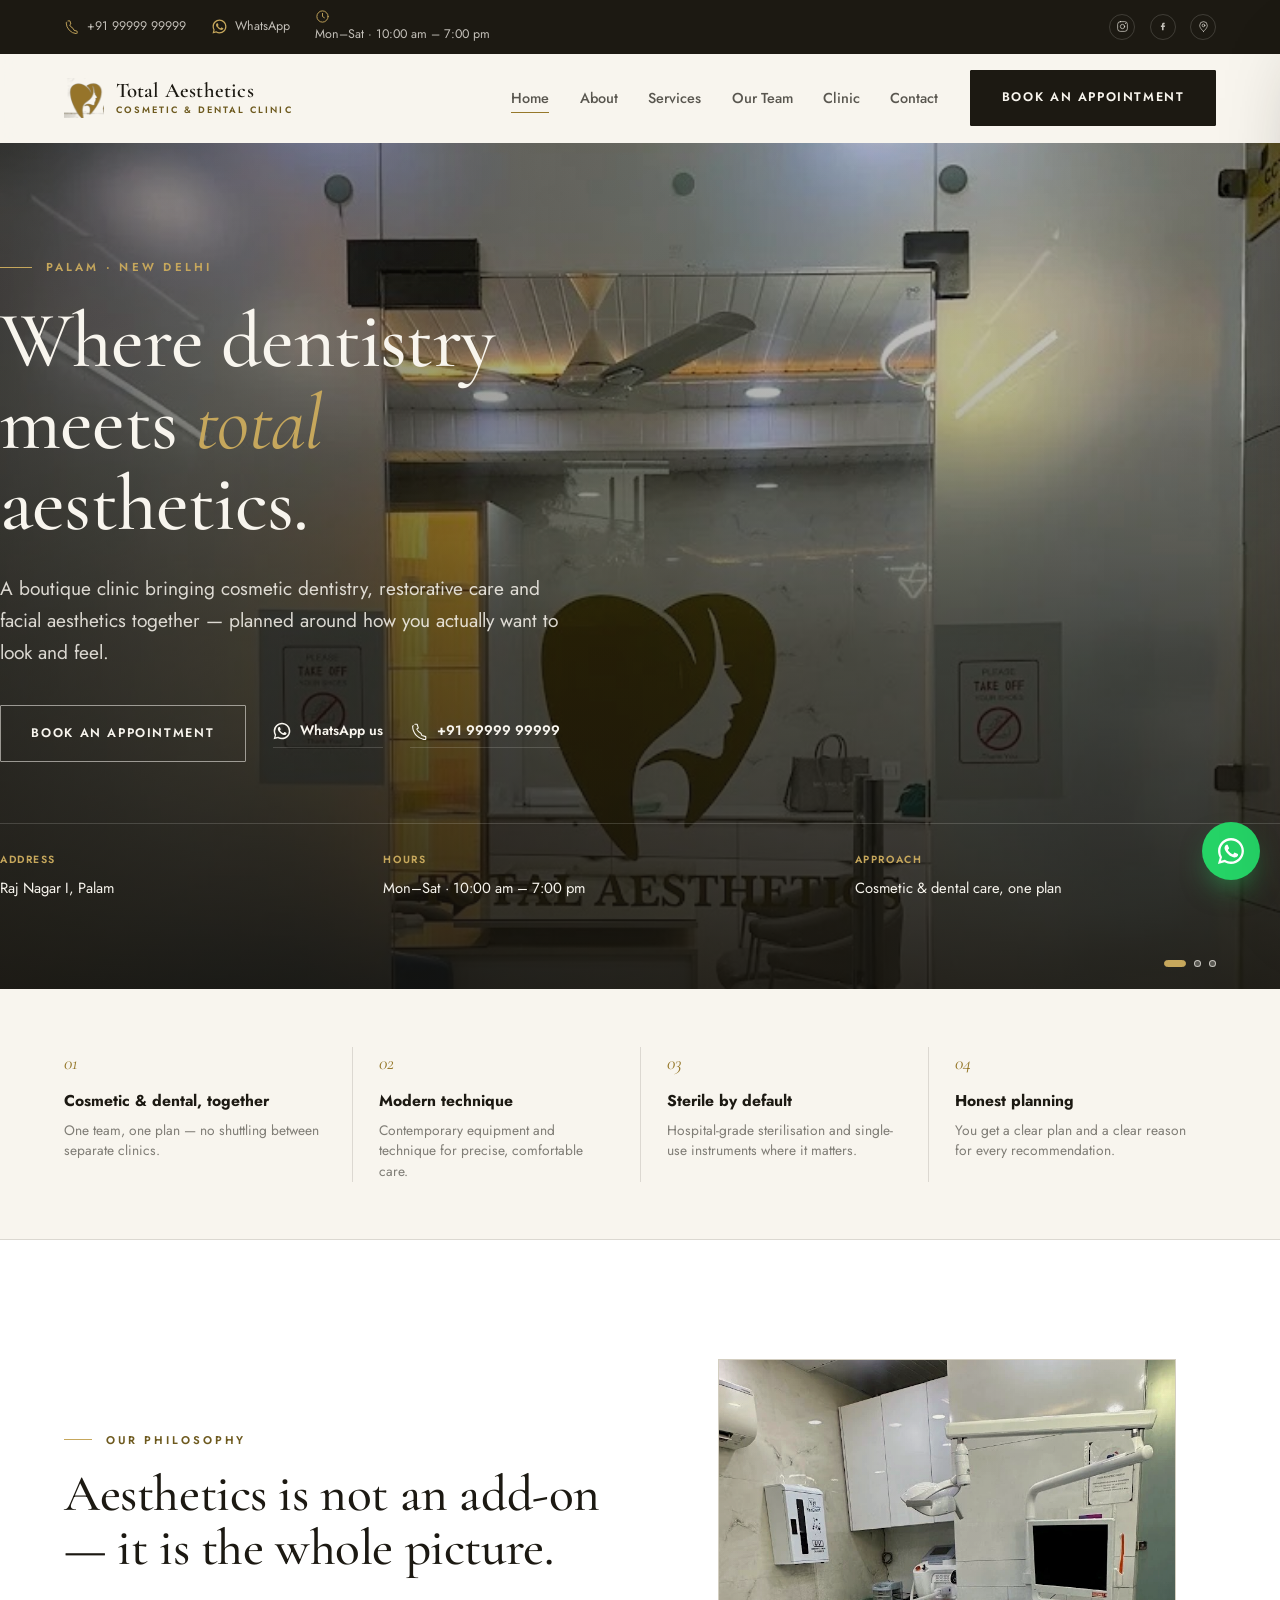
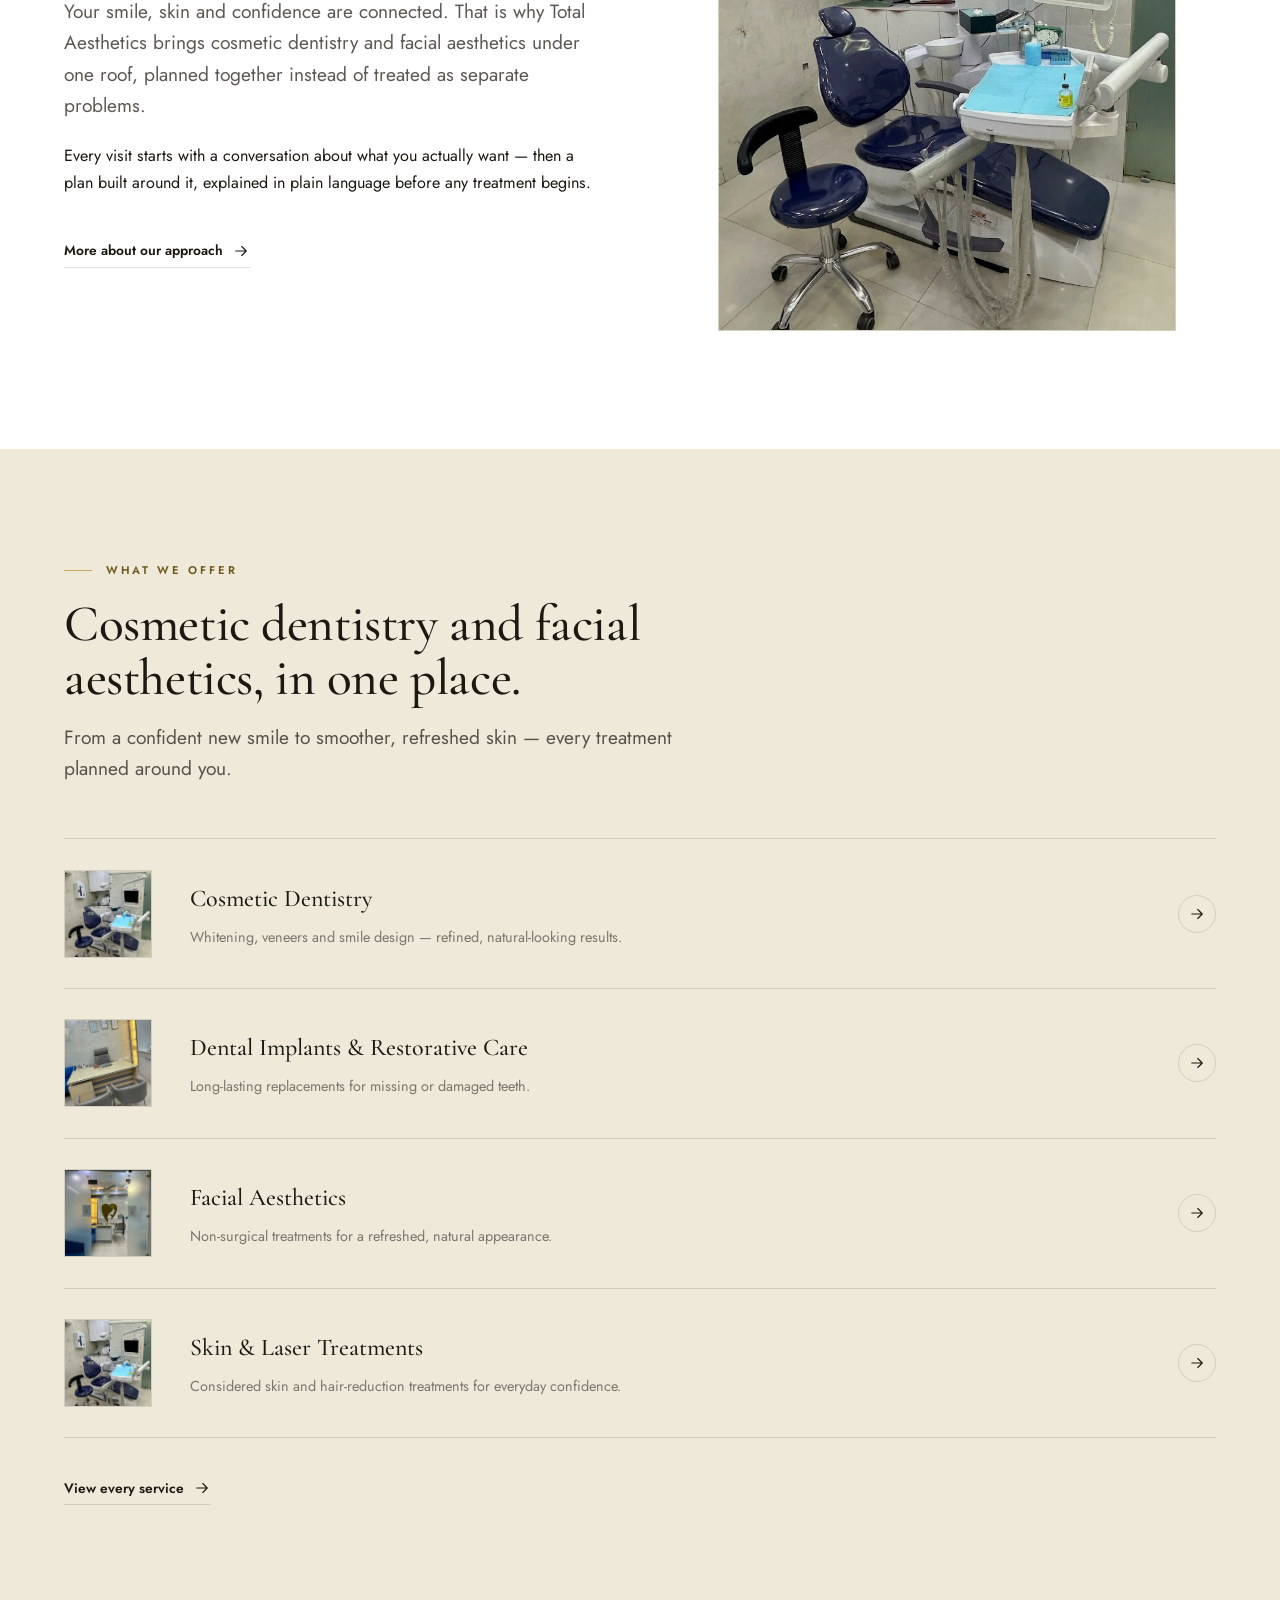
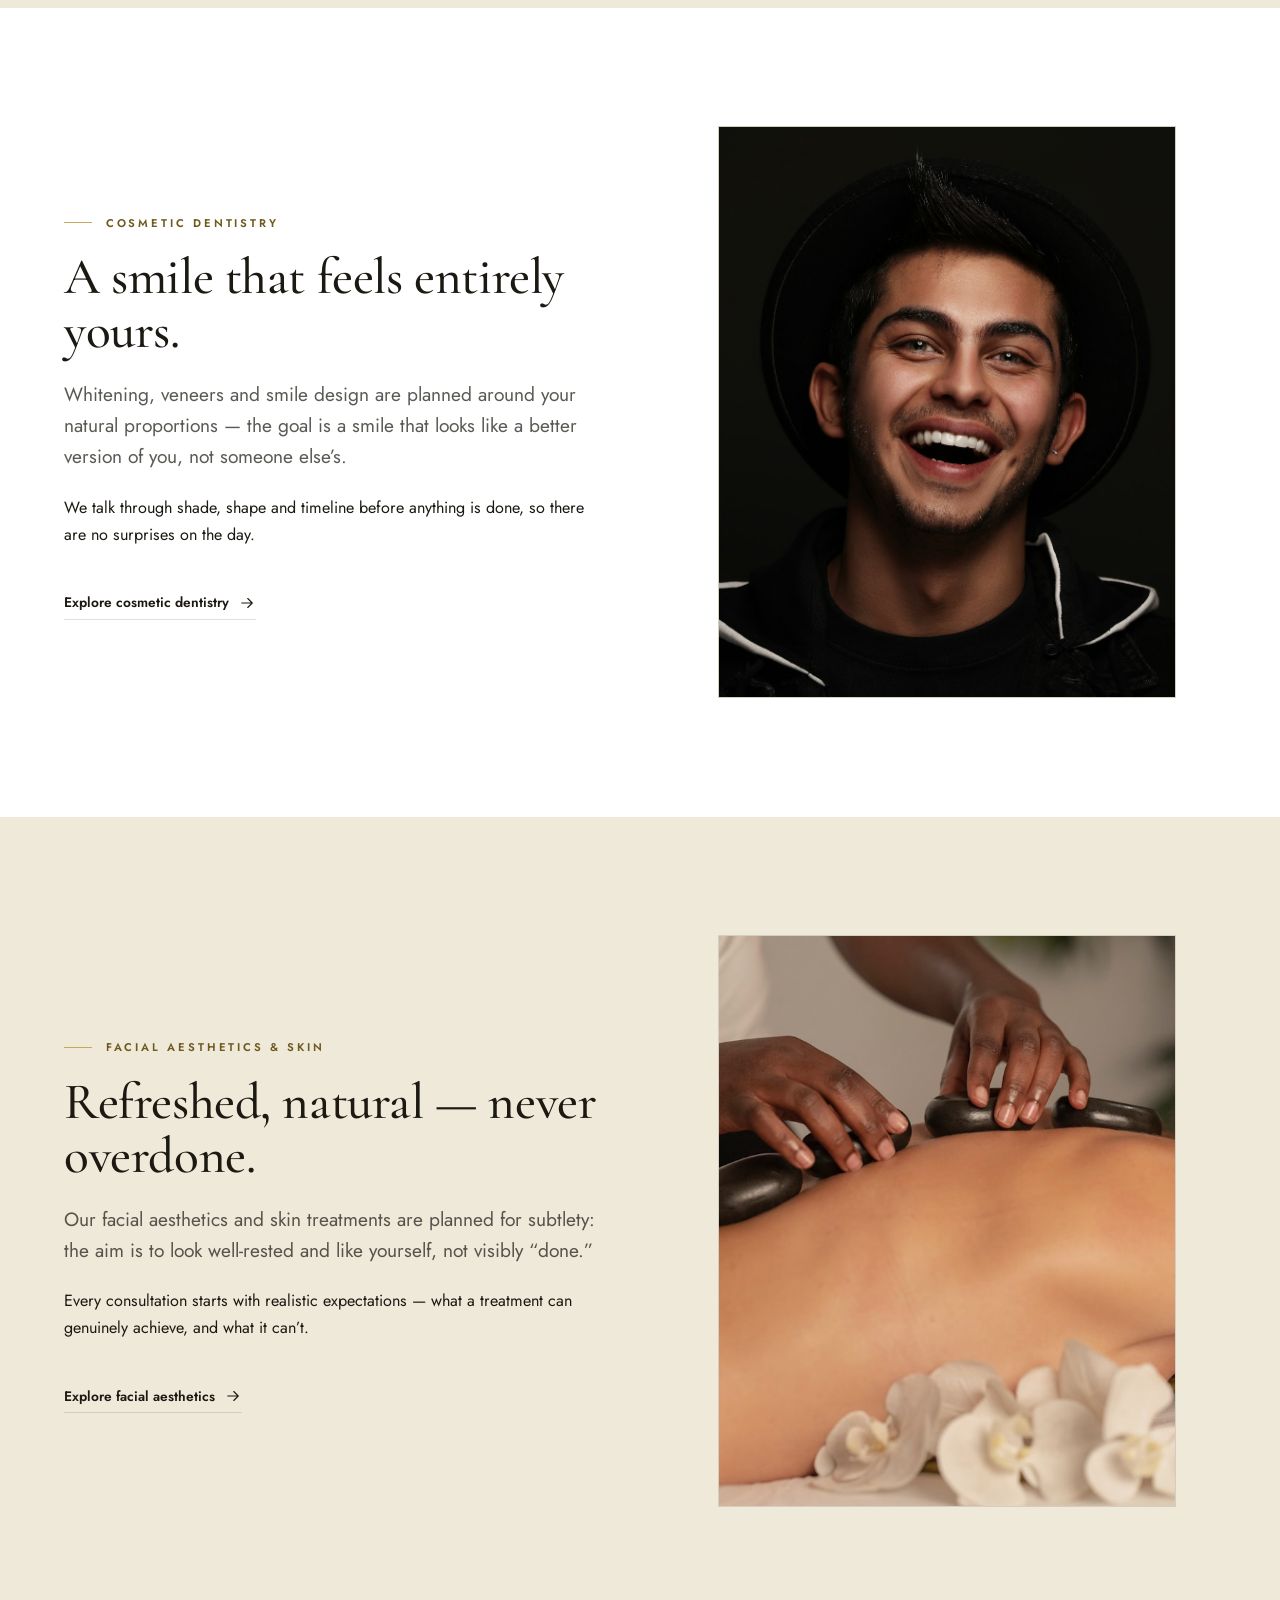
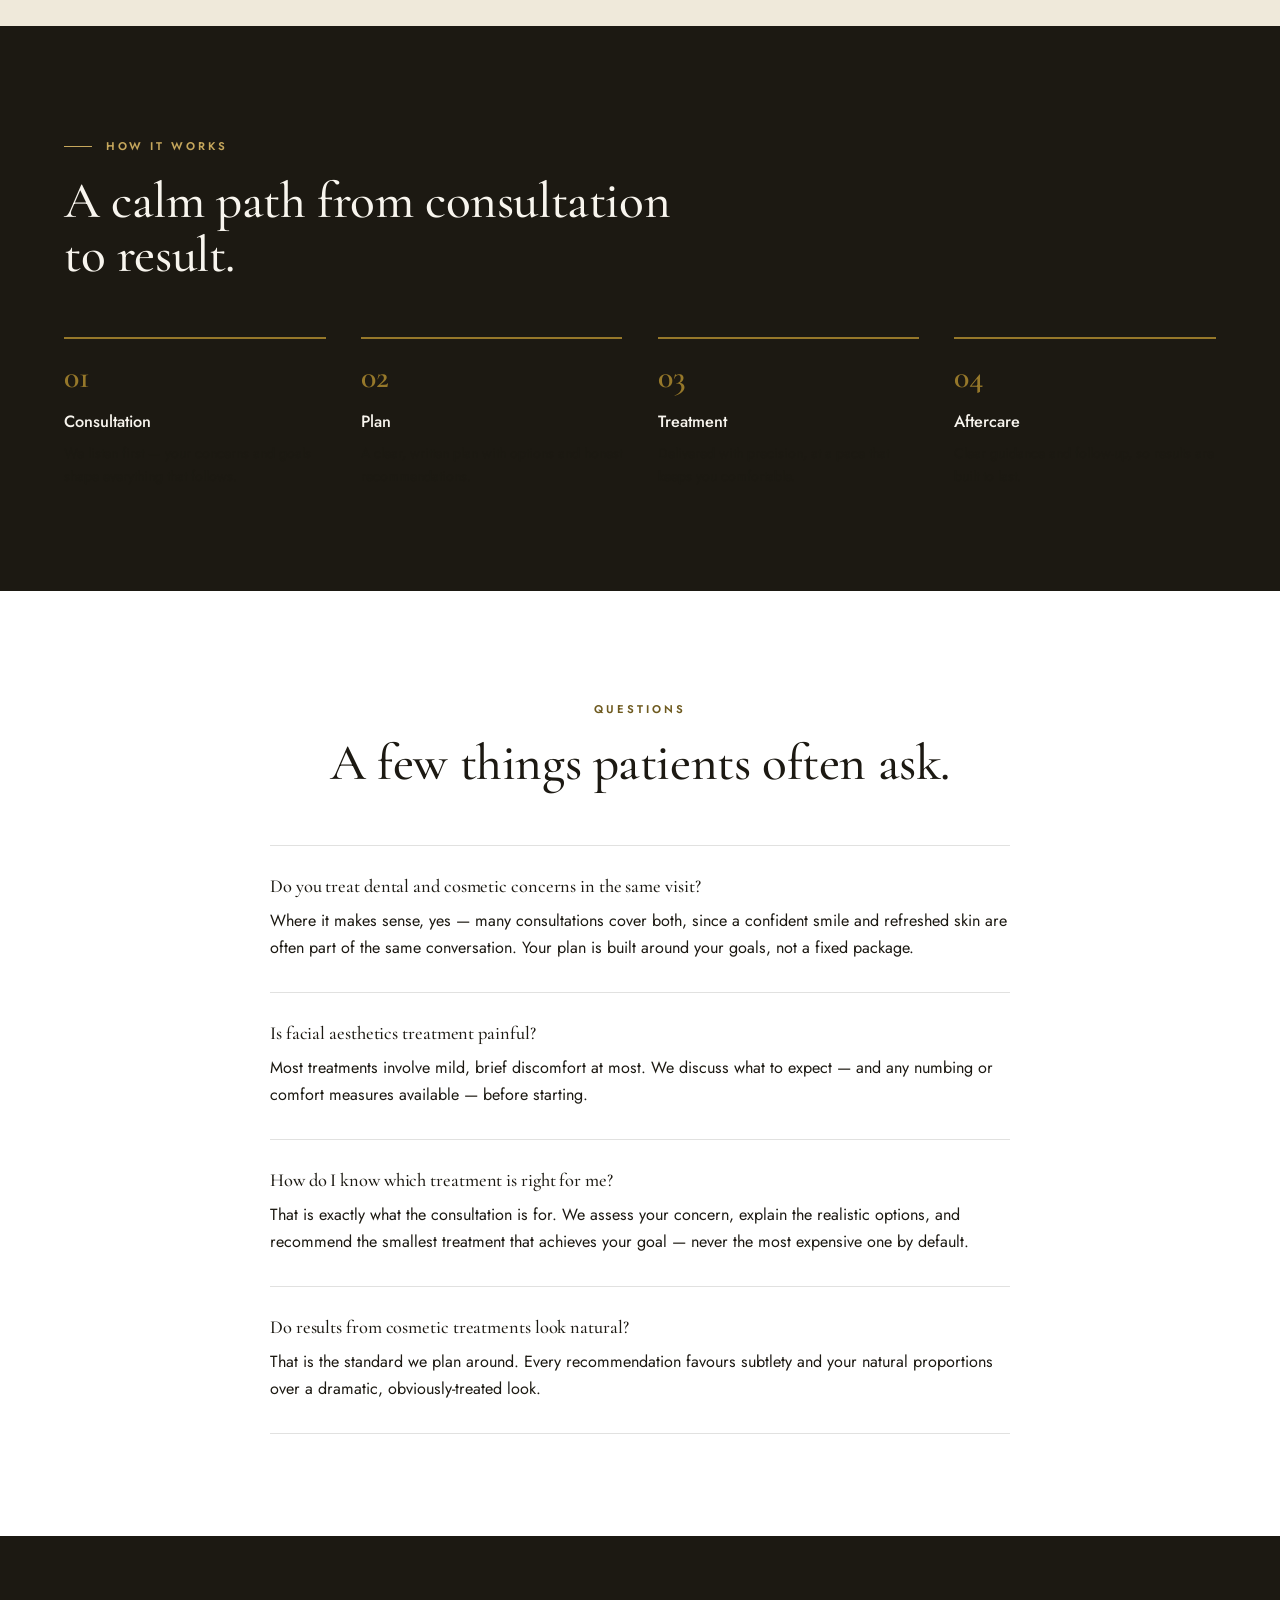
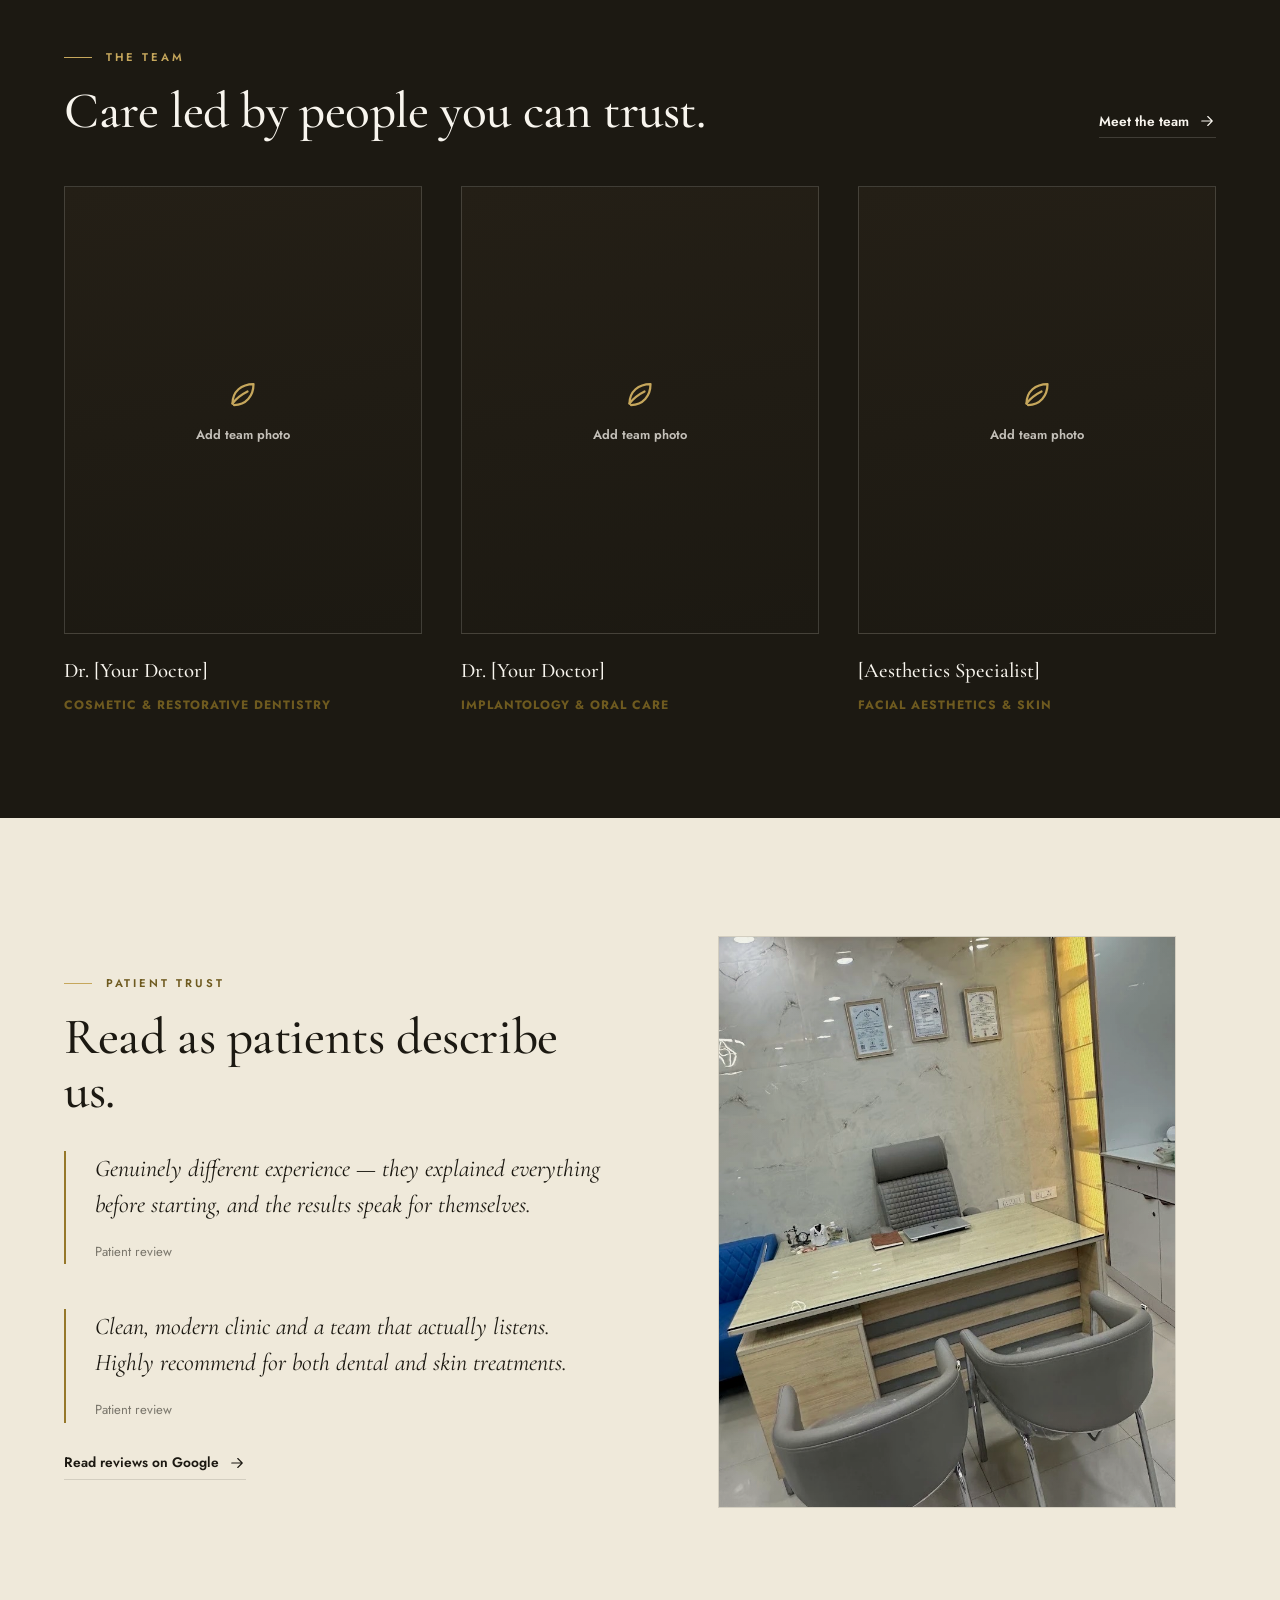
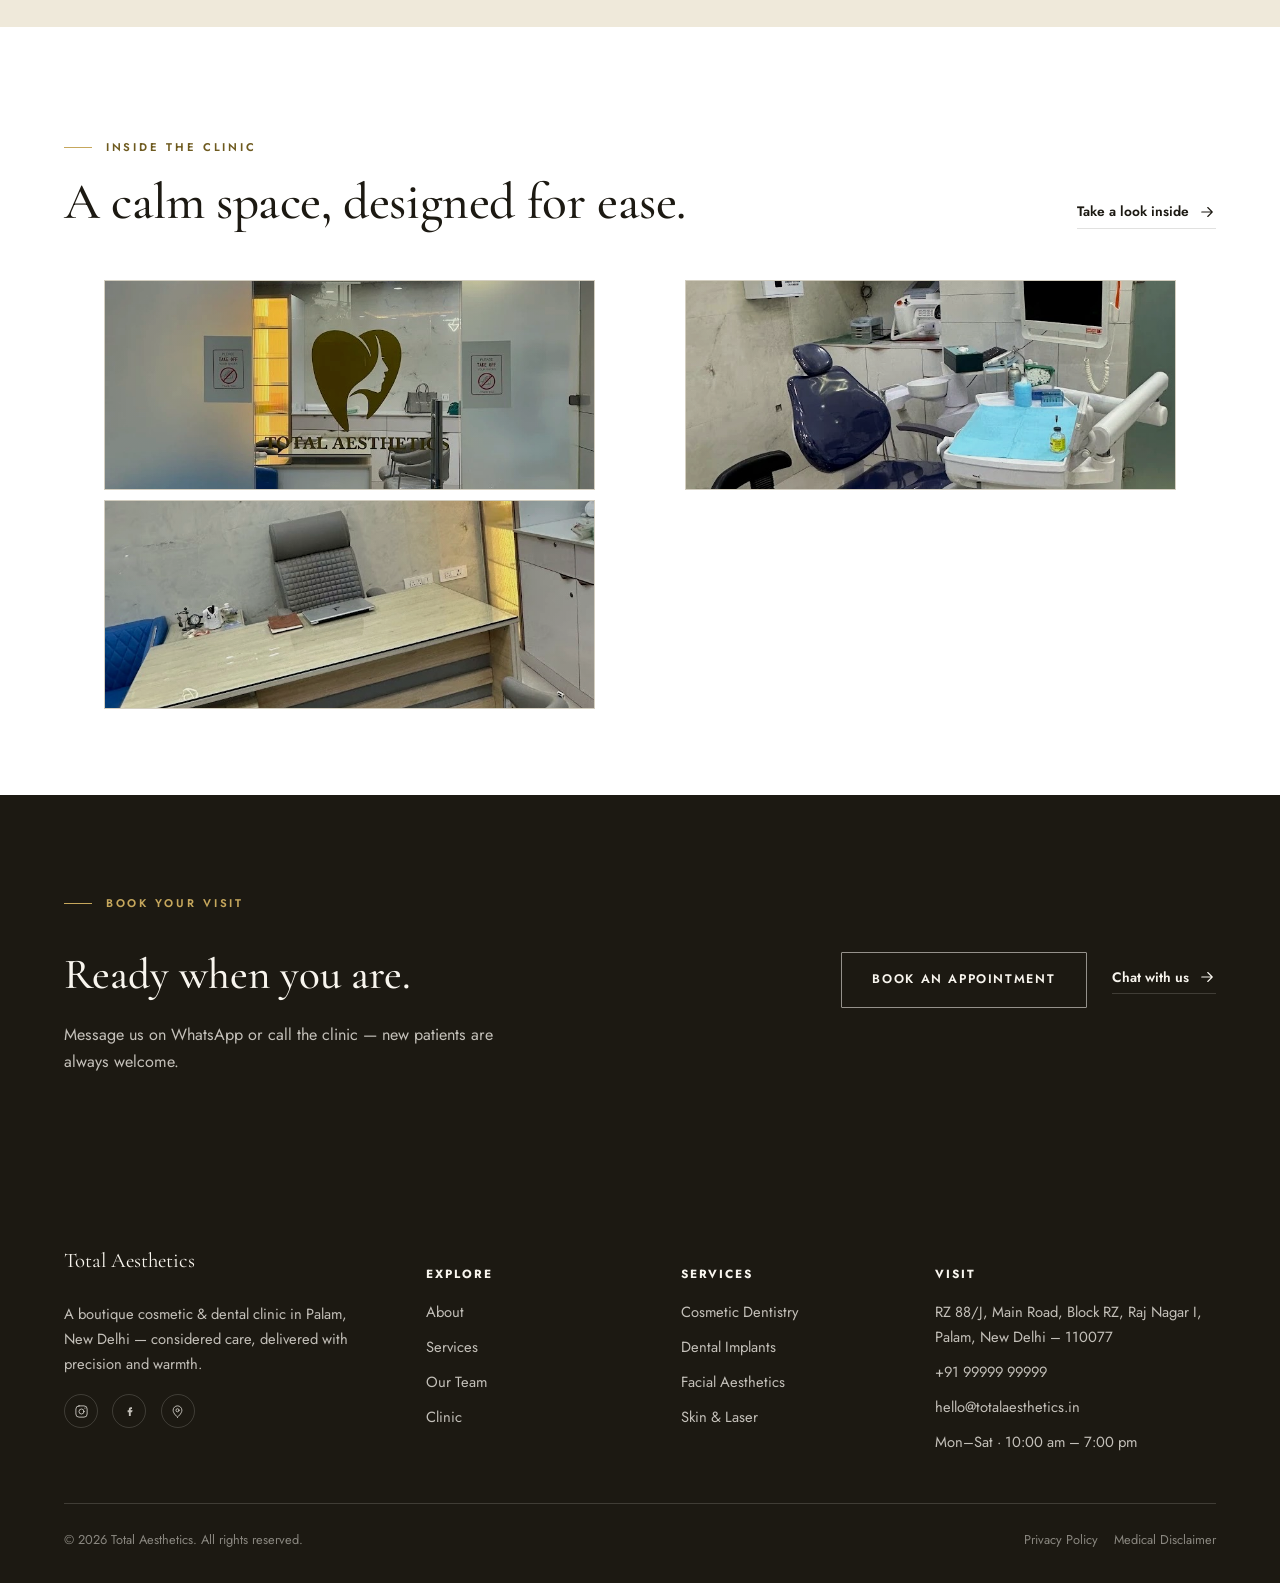
==== commit 1344b728: "Expand homepage: cosmetic dentistry & facial aesthetics feature panels, FAQ, clinic gallery teaser; " ====
--- a/index.html
+++ b/index.html
@@ -147,6 +147,16 @@
 </div>
 <a class="text-link" style="margin-top:1.8rem" href="https://www.google.com/maps/search/Total+Aesthetics+Palam+New+Delhi" target="_blank" rel="noopener">Read reviews on Google<svg class="ic" viewBox="0 0 24 24" width="18" height="18" fill="none" stroke="currentColor" stroke-width="1.5" stroke-linecap="round" stroke-linejoin="round" aria-hidden="true"><path d="M5 12h14M13 6l6 6-6 6"/></svg></a>
 </div>
+</div></section><section class="section bg-card"><div class="wrap">
+<div style="display:flex;align-items:flex-end;justify-content:space-between;gap:2rem;flex-wrap:wrap;margin-bottom:clamp(1.6rem,3vw,2.2rem)" data-reveal>
+<div><span class="eyebrow">Inside the clinic</span><h2 class="display-2">A calm space, designed for ease.</h2></div>
+<a class="text-link" href="clinic.html">Take a look inside<svg class="ic" viewBox="0 0 24 24" width="18" height="18" fill="none" stroke="currentColor" stroke-width="1.5" stroke-linecap="round" stroke-linejoin="round" aria-hidden="true"><path d="M5 12h14M13 6l6 6-6 6"/></svg></a>
+</div>
+<div class="gallery" data-reveal style="grid-auto-rows:100px">
+<figure class="frame g2"><img src="assets/img/entrance.jpg" alt="Reception"></figure>
+<figure class="frame g3"><img src="assets/img/treatment-room.jpg" alt="Treatment room"></figure>
+<figure class="frame g3"><img src="assets/img/consultation.jpg" alt="Consultation room"></figure>
+</div>
 </div></section><section class="ctaband"><div class="wrap ctaband__row" data-reveal>
 <div><span class="eyebrow eyebrow--light">Book your visit</span><h2>Ready when you are.</h2><p>Message us on WhatsApp or call the clinic — new patients are always welcome.</p></div>
 <div class="ctaband__btns"><a class="btn btn--cream" href="https://wa.me/919999999999?text=Hello%20Total%20Aesthetics%2C%20I%20would%20like%20to%20book%20an%20appointment." target="_blank" rel="noopener">Book an Appointment</a><a class="text-link text-link--light" href="https://wa.me/919999999999?text=Hello%20Total%20Aesthetics%2C%20how%20can%20I%20help%20you%3F" target="_blank" rel="noopener">Chat with us<svg class="ic" viewBox="0 0 24 24" width="18" height="18" fill="none" stroke="currentColor" stroke-width="1.5" stroke-linecap="round" stroke-linejoin="round" aria-hidden="true"><path d="M5 12h14M13 6l6 6-6 6"/></svg></a></div>
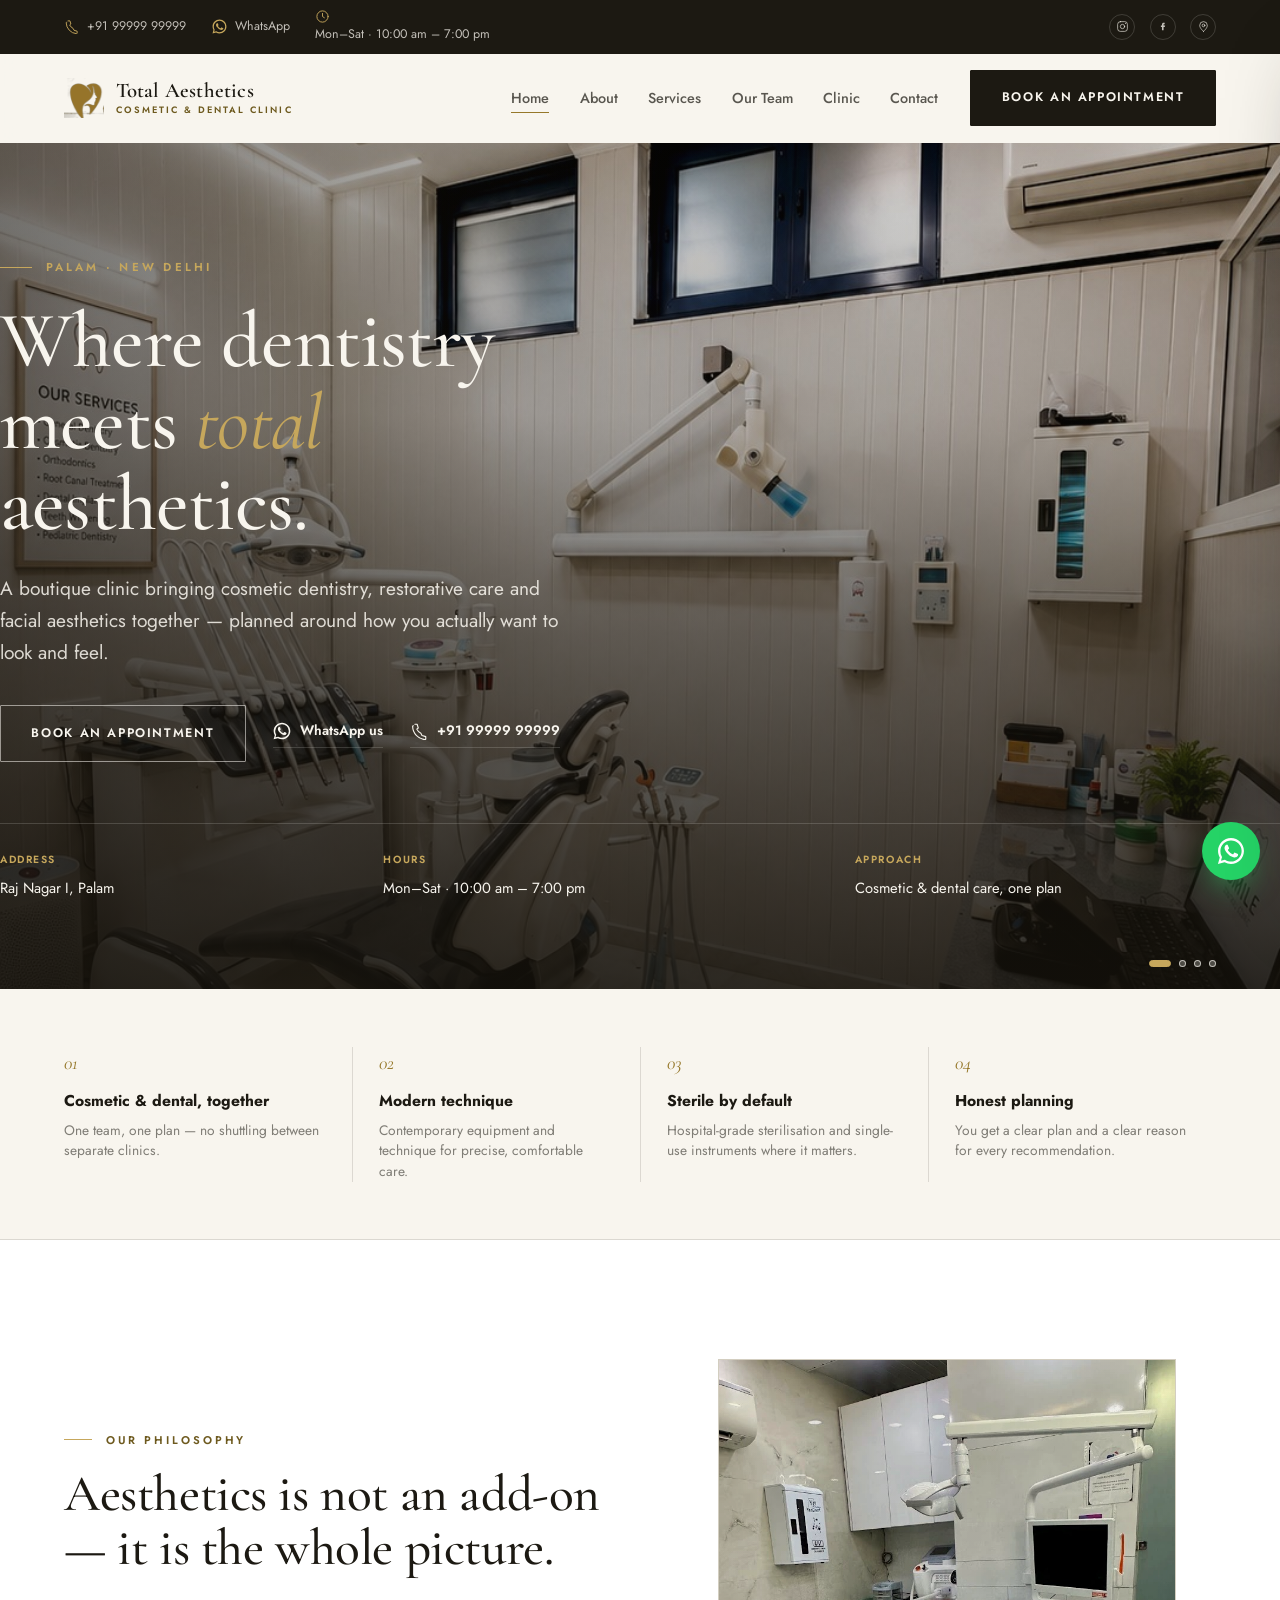
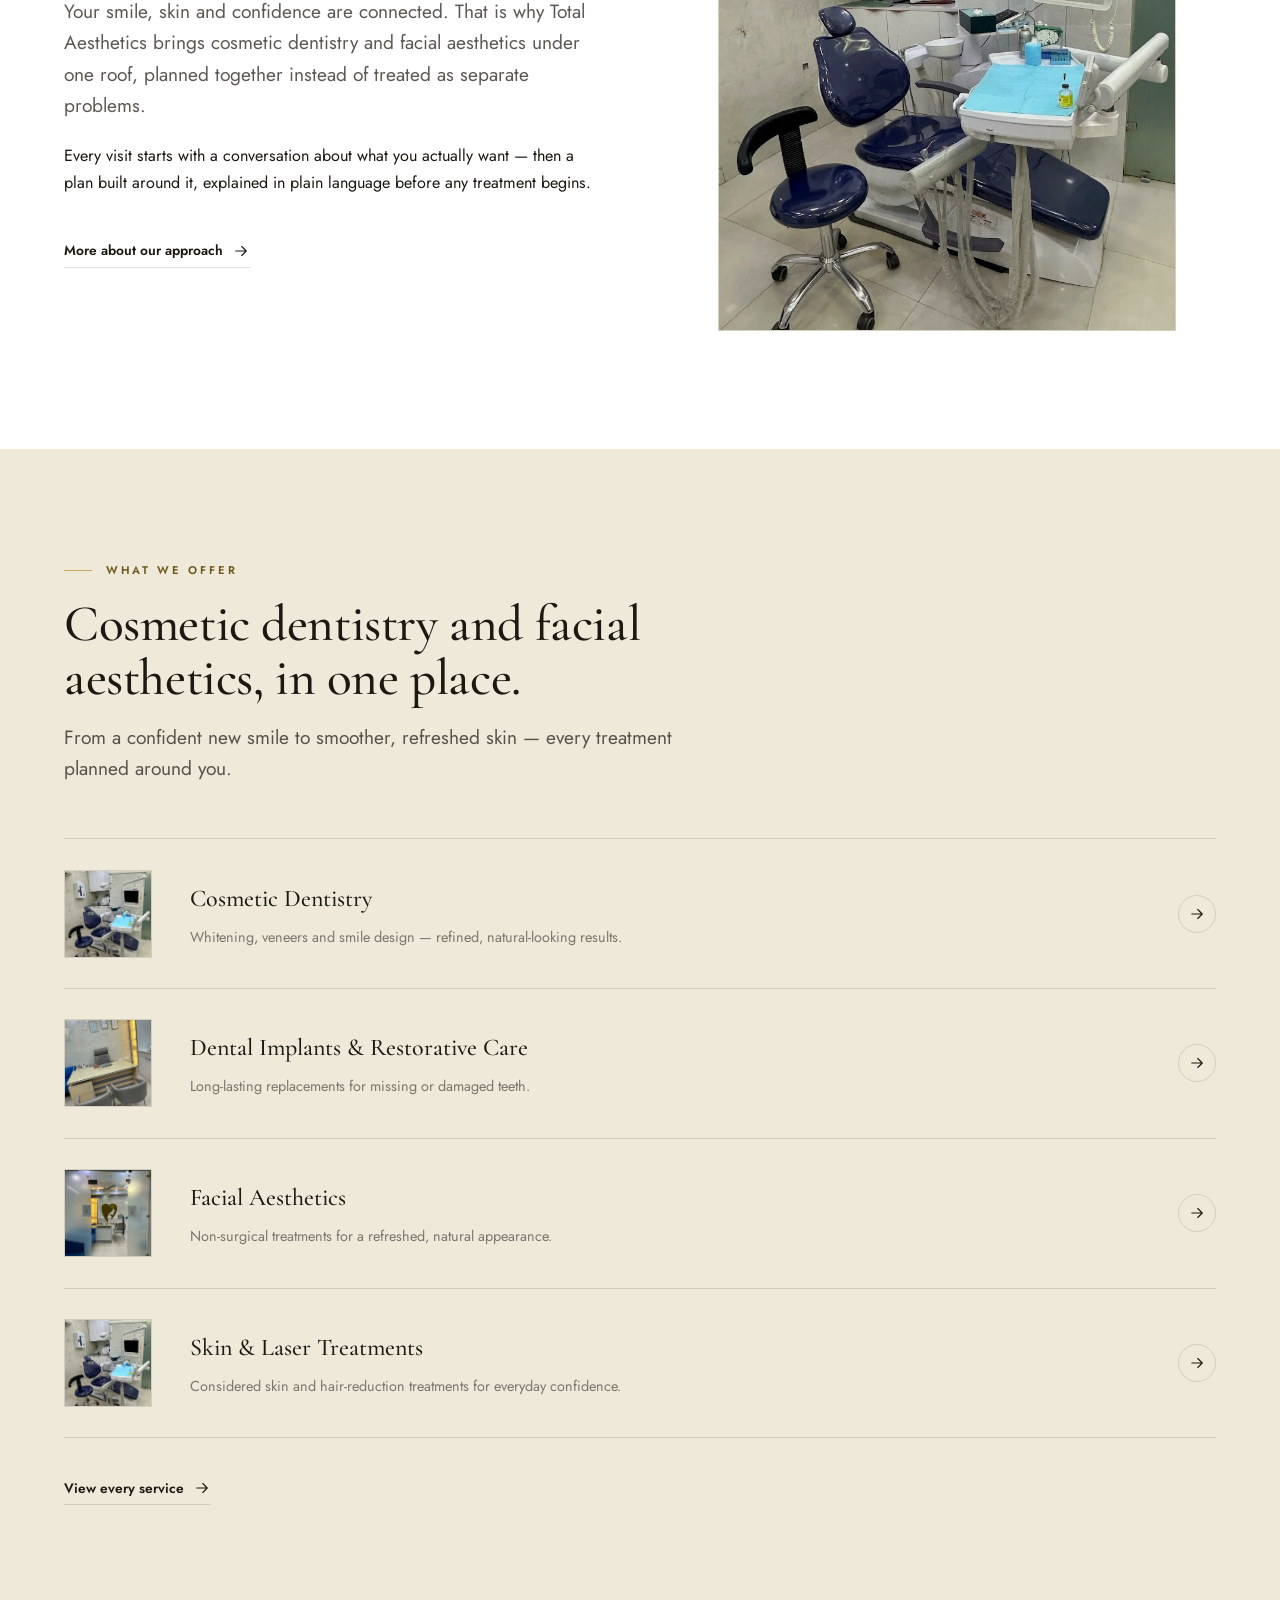
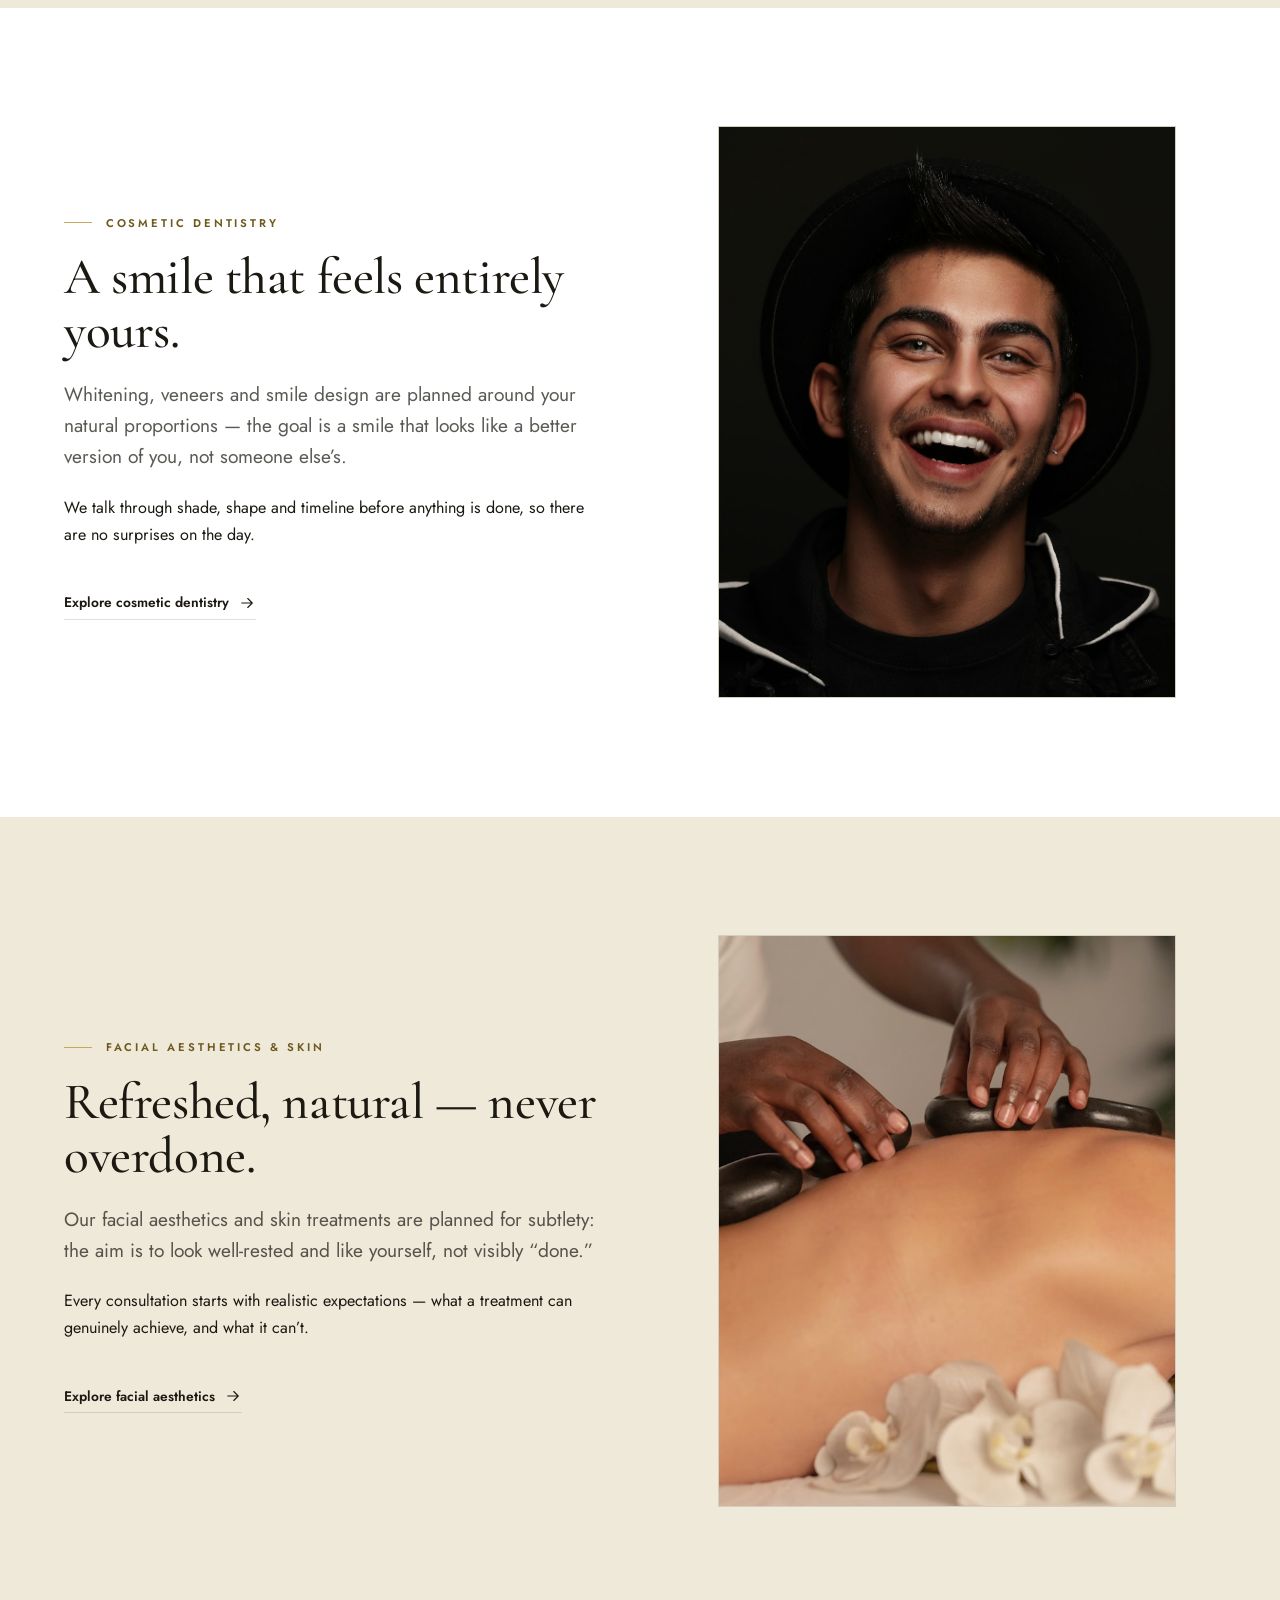
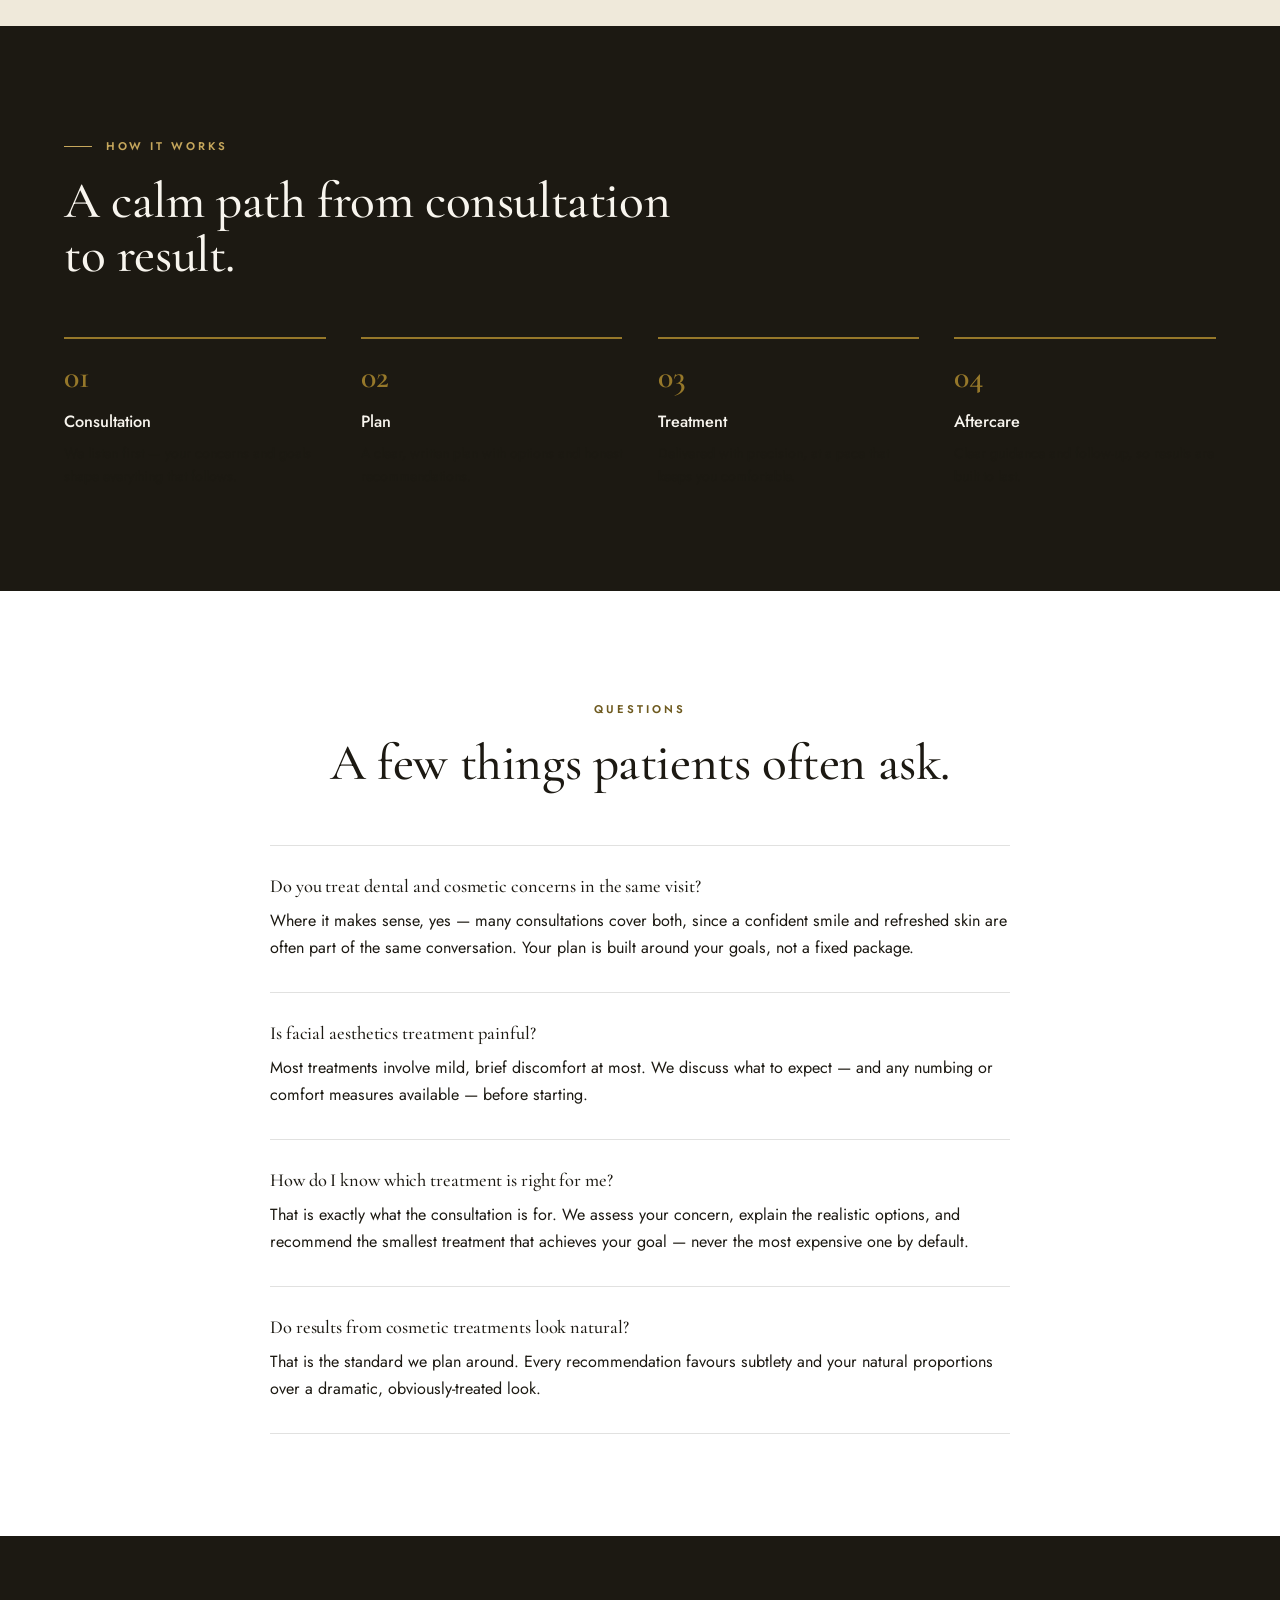
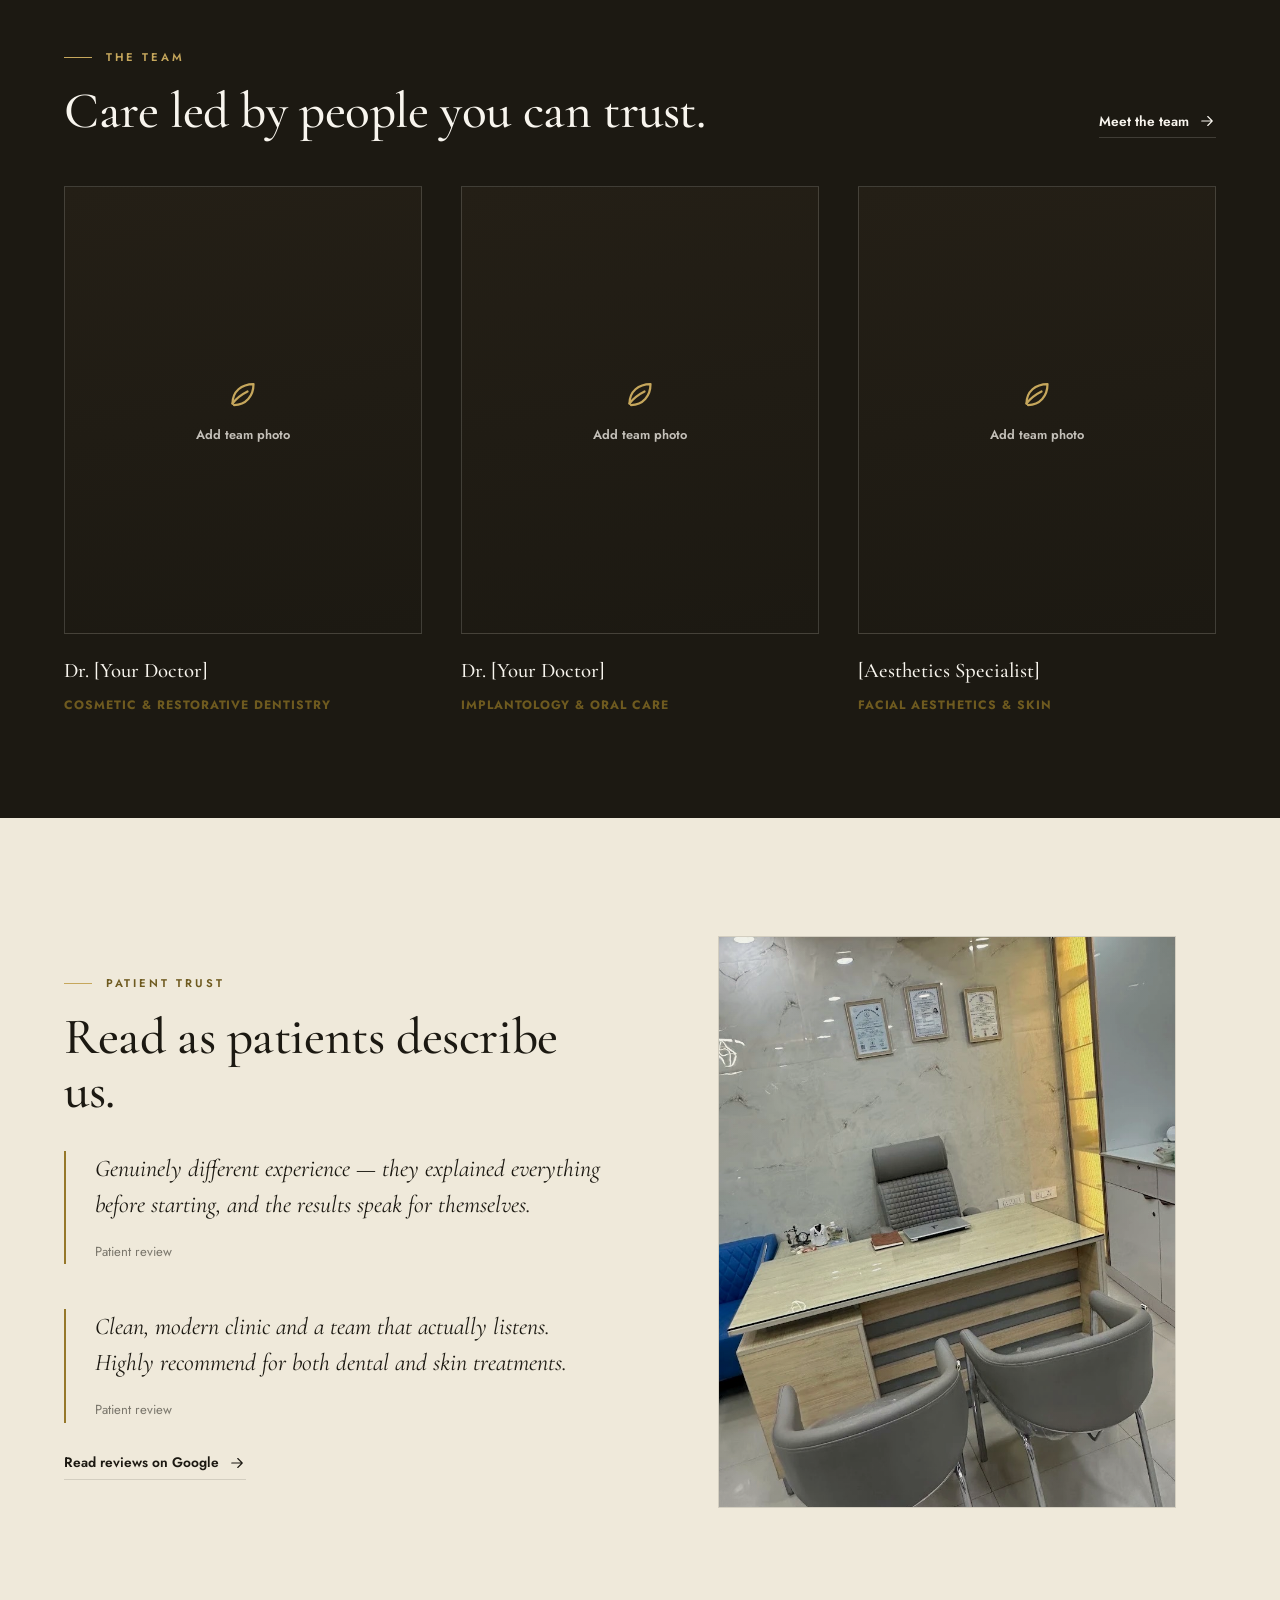
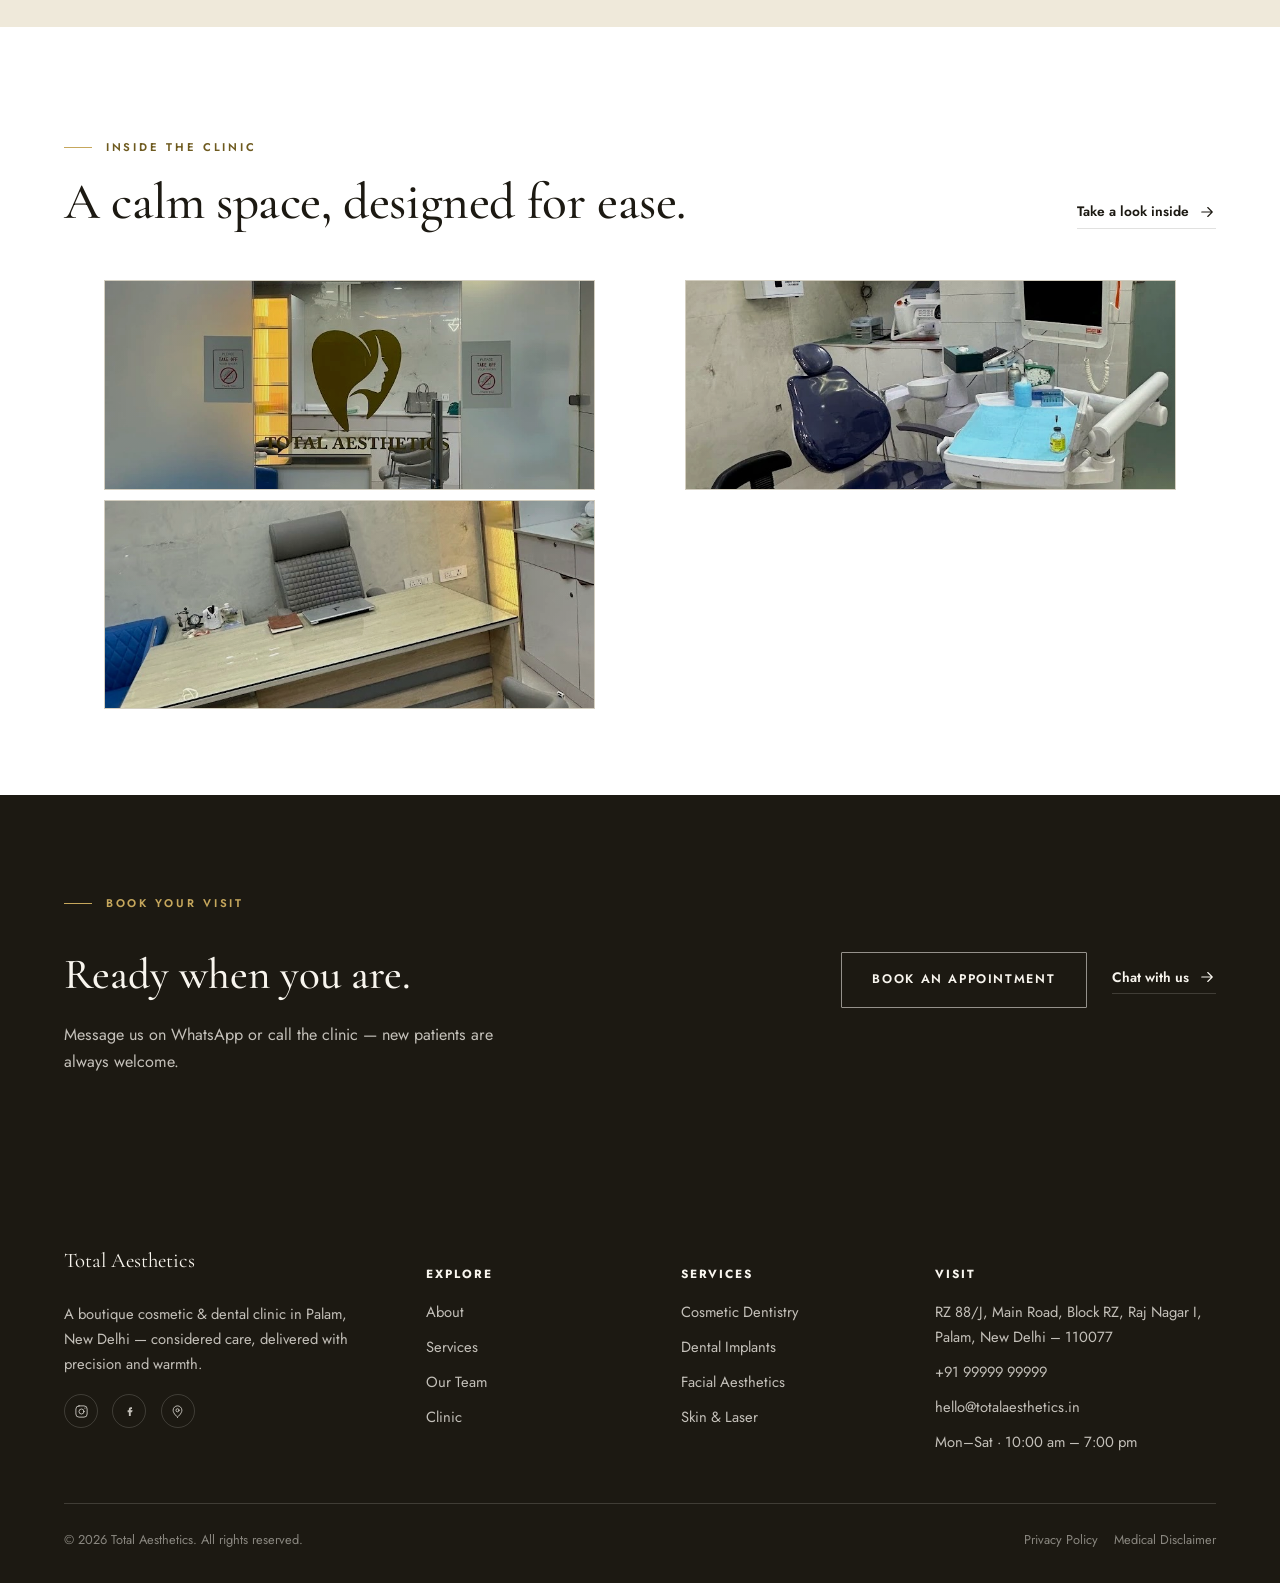
==== commit 28f46b05: "Add 3 more real clinic photos; new services-room photo leads hero slideshow, richer 5-photo clinic g" ====
--- a/index.html
+++ b/index.html
@@ -49,8 +49,9 @@
 <main id="main">
 <section class="hero" data-hero-slideshow>
 <div class="hero__slides">
-<div class="hero__slide is-active"><img src="assets/img/entrance.jpg" alt="Total Aesthetics reception, Palam"></div>
-<div class="hero__slide"><img src="assets/img/treatment-room.jpg" alt="Treatment room at Total Aesthetics"></div>
+<div class="hero__slide is-active"><img src="assets/img/treatment-room-services.jpg" alt="Treatment room at Total Aesthetics"></div>
+<div class="hero__slide"><img src="assets/img/entrance.jpg" alt="Total Aesthetics reception, Palam"></div>
+<div class="hero__slide"><img src="assets/img/treatment-room-blue.jpg" alt="Treatment room at Total Aesthetics"></div>
 <div class="hero__slide"><img src="assets/img/consultation.jpg" alt="Consultation room at Total Aesthetics"></div>
 </div>
 <div class="hero__scrim"></div>
--- a/assets/css/site.css
+++ b/assets/css/site.css
@@ -271,7 +271,9 @@
 .g1{ grid-column:span 3; grid-row:span 3; }
 .g2{ grid-column:span 3; grid-row:span 2; }
 .g3{ grid-column:span 3; grid-row:span 2; }
-@media (max-width:800px){ .gallery{ grid-template-columns:repeat(2,1fr); grid-auto-rows:160px; } .g1,.g2,.g3{ grid-column:span 1; grid-row:span 2; } }
+.g4{ grid-column:span 2; grid-row:span 2; }
+.g5{ grid-column:span 4; grid-row:span 2; }
+@media (max-width:800px){ .gallery{ grid-template-columns:repeat(2,1fr); grid-auto-rows:160px; } .g1,.g2,.g3,.g4,.g5{ grid-column:span 1; grid-row:span 2; } }
 
 /* ------------------------------ Quote / reviews ------------------------------ */
 .quote{ border-left:2px solid var(--gold); padding-left:clamp(1.2rem,3vw,1.8rem); margin:0; }
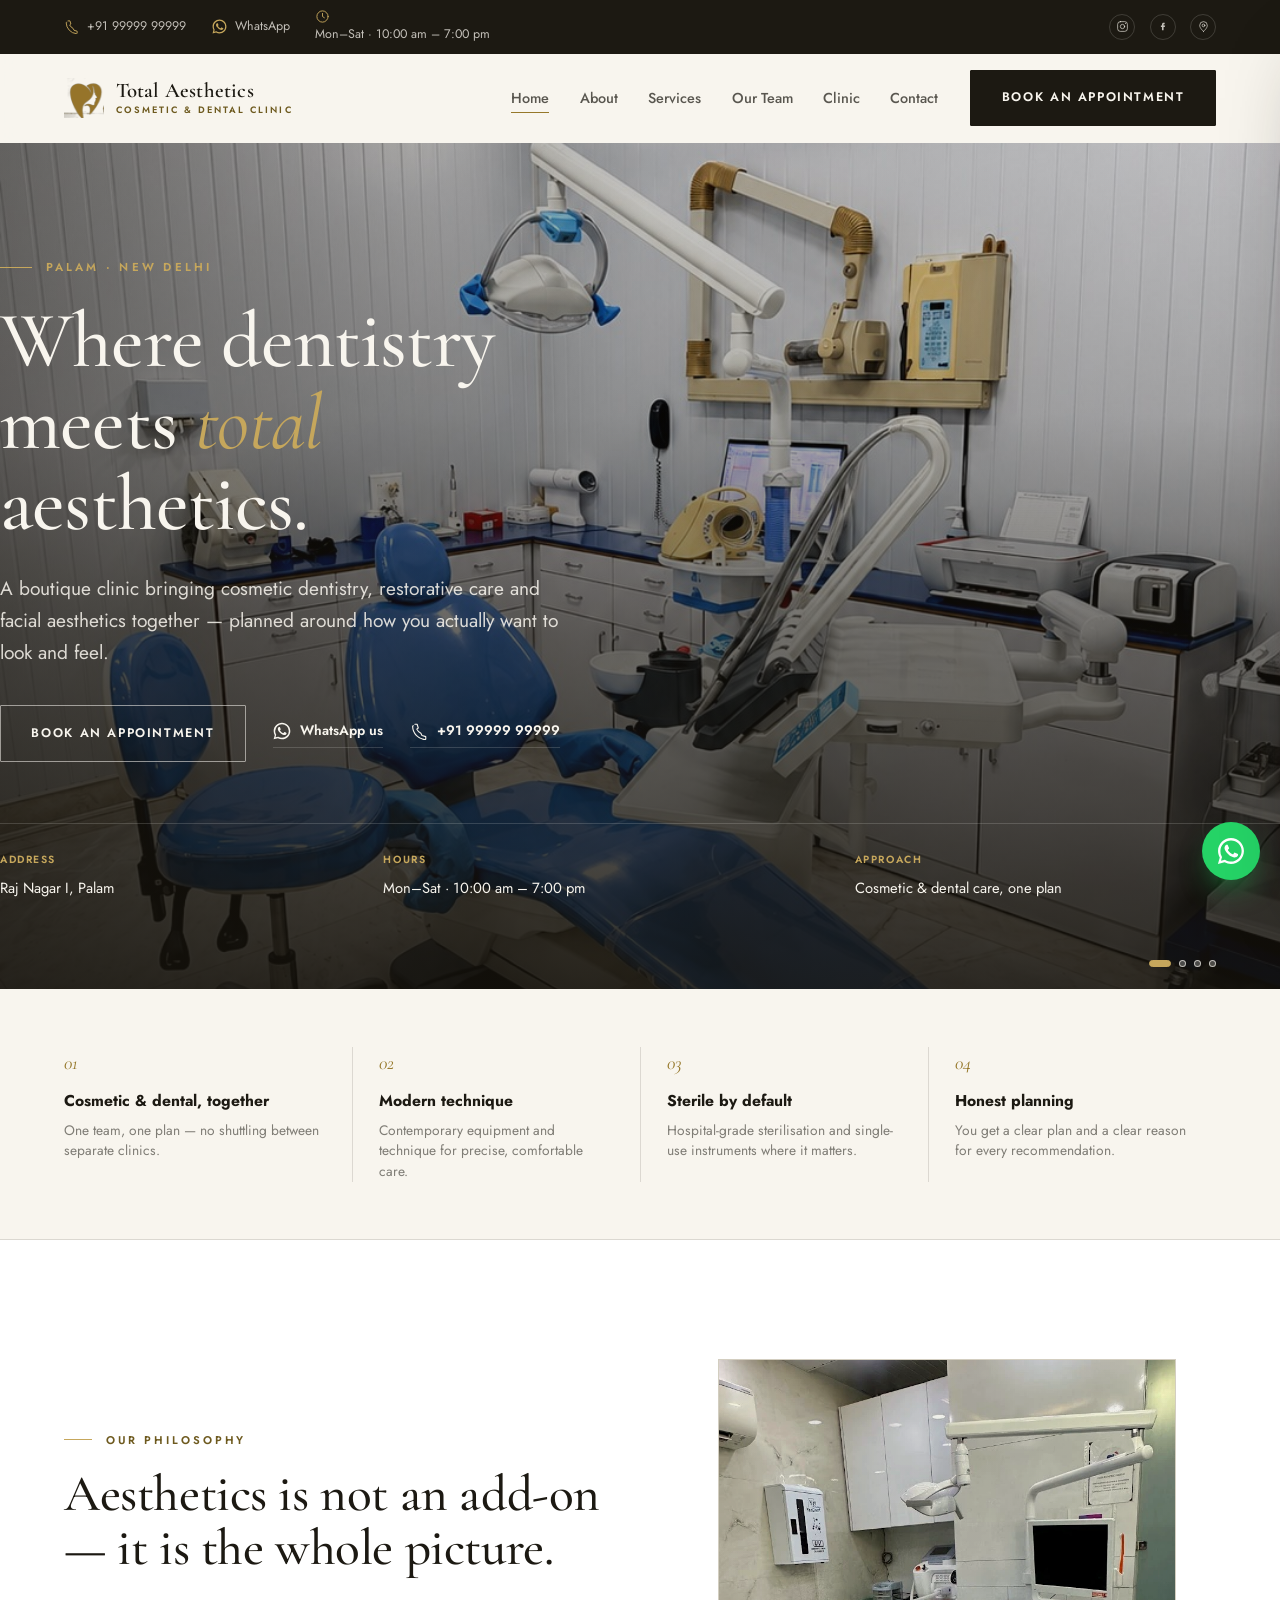
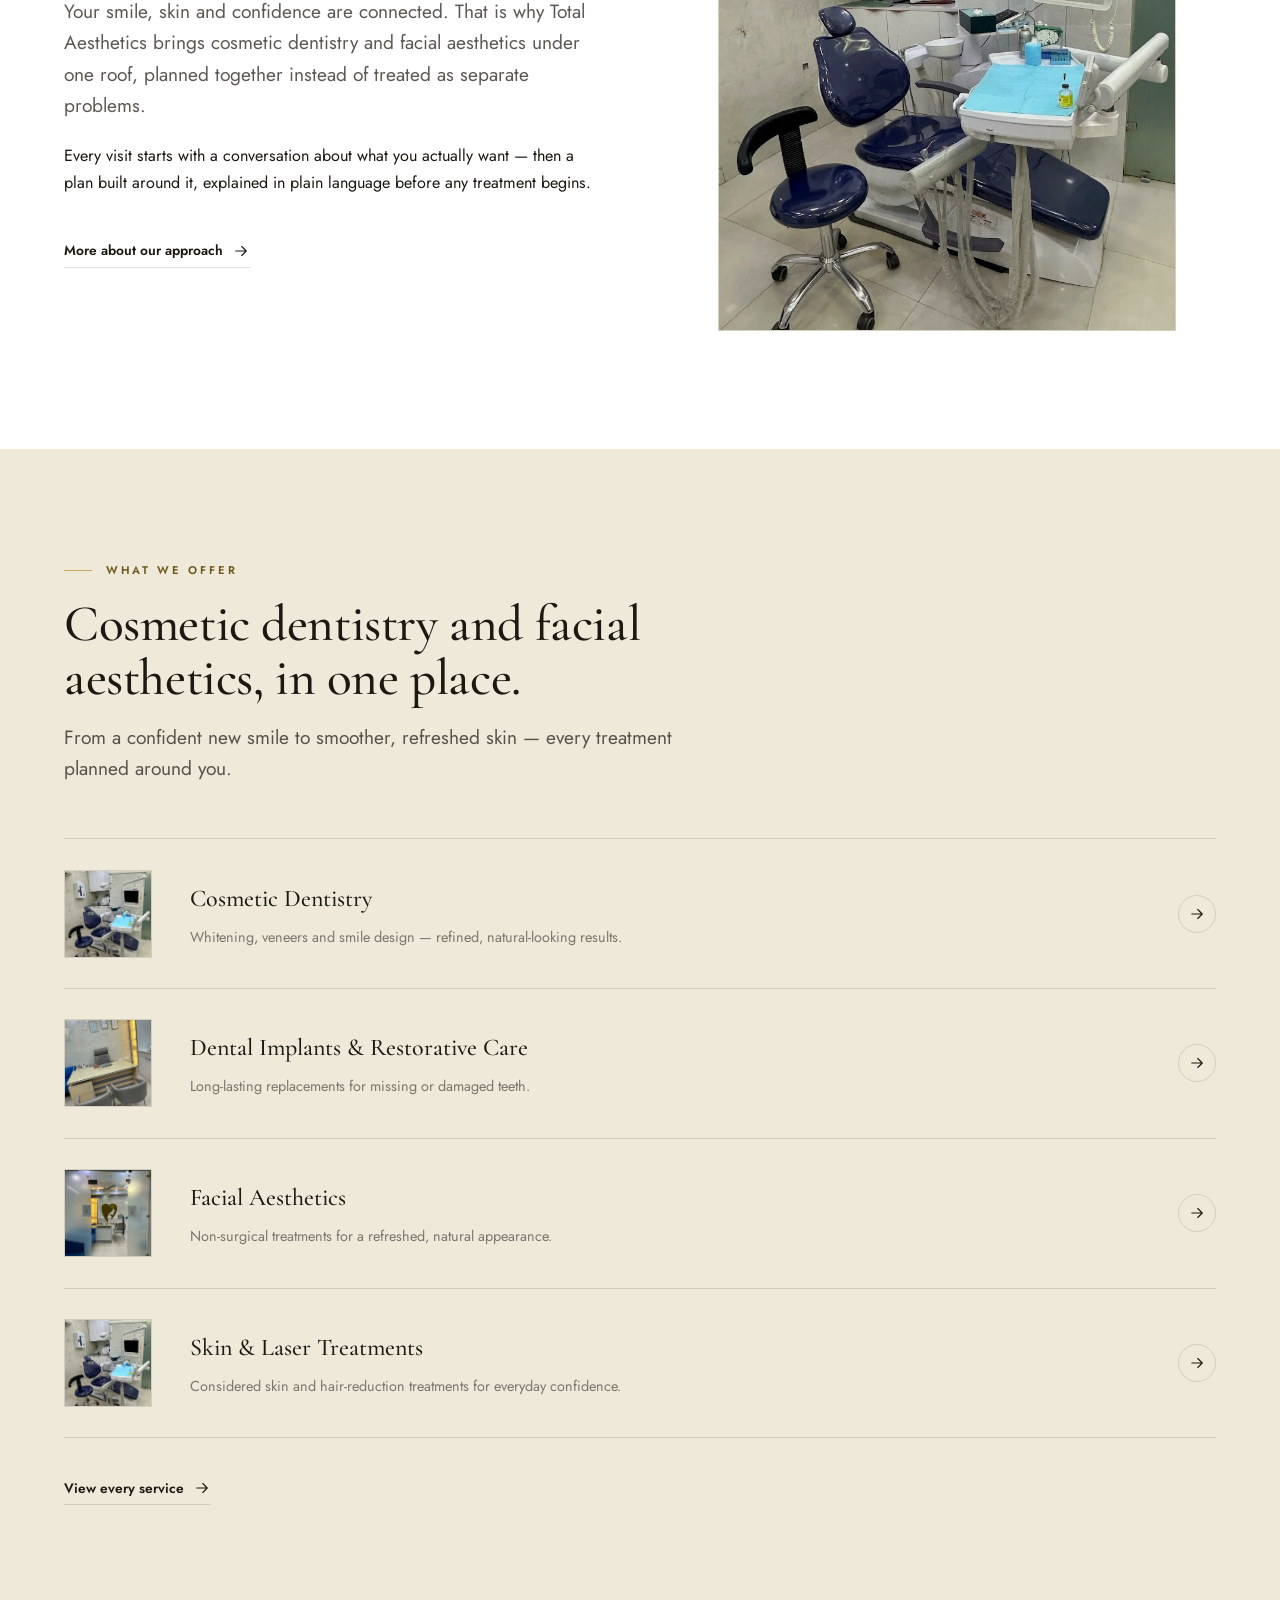
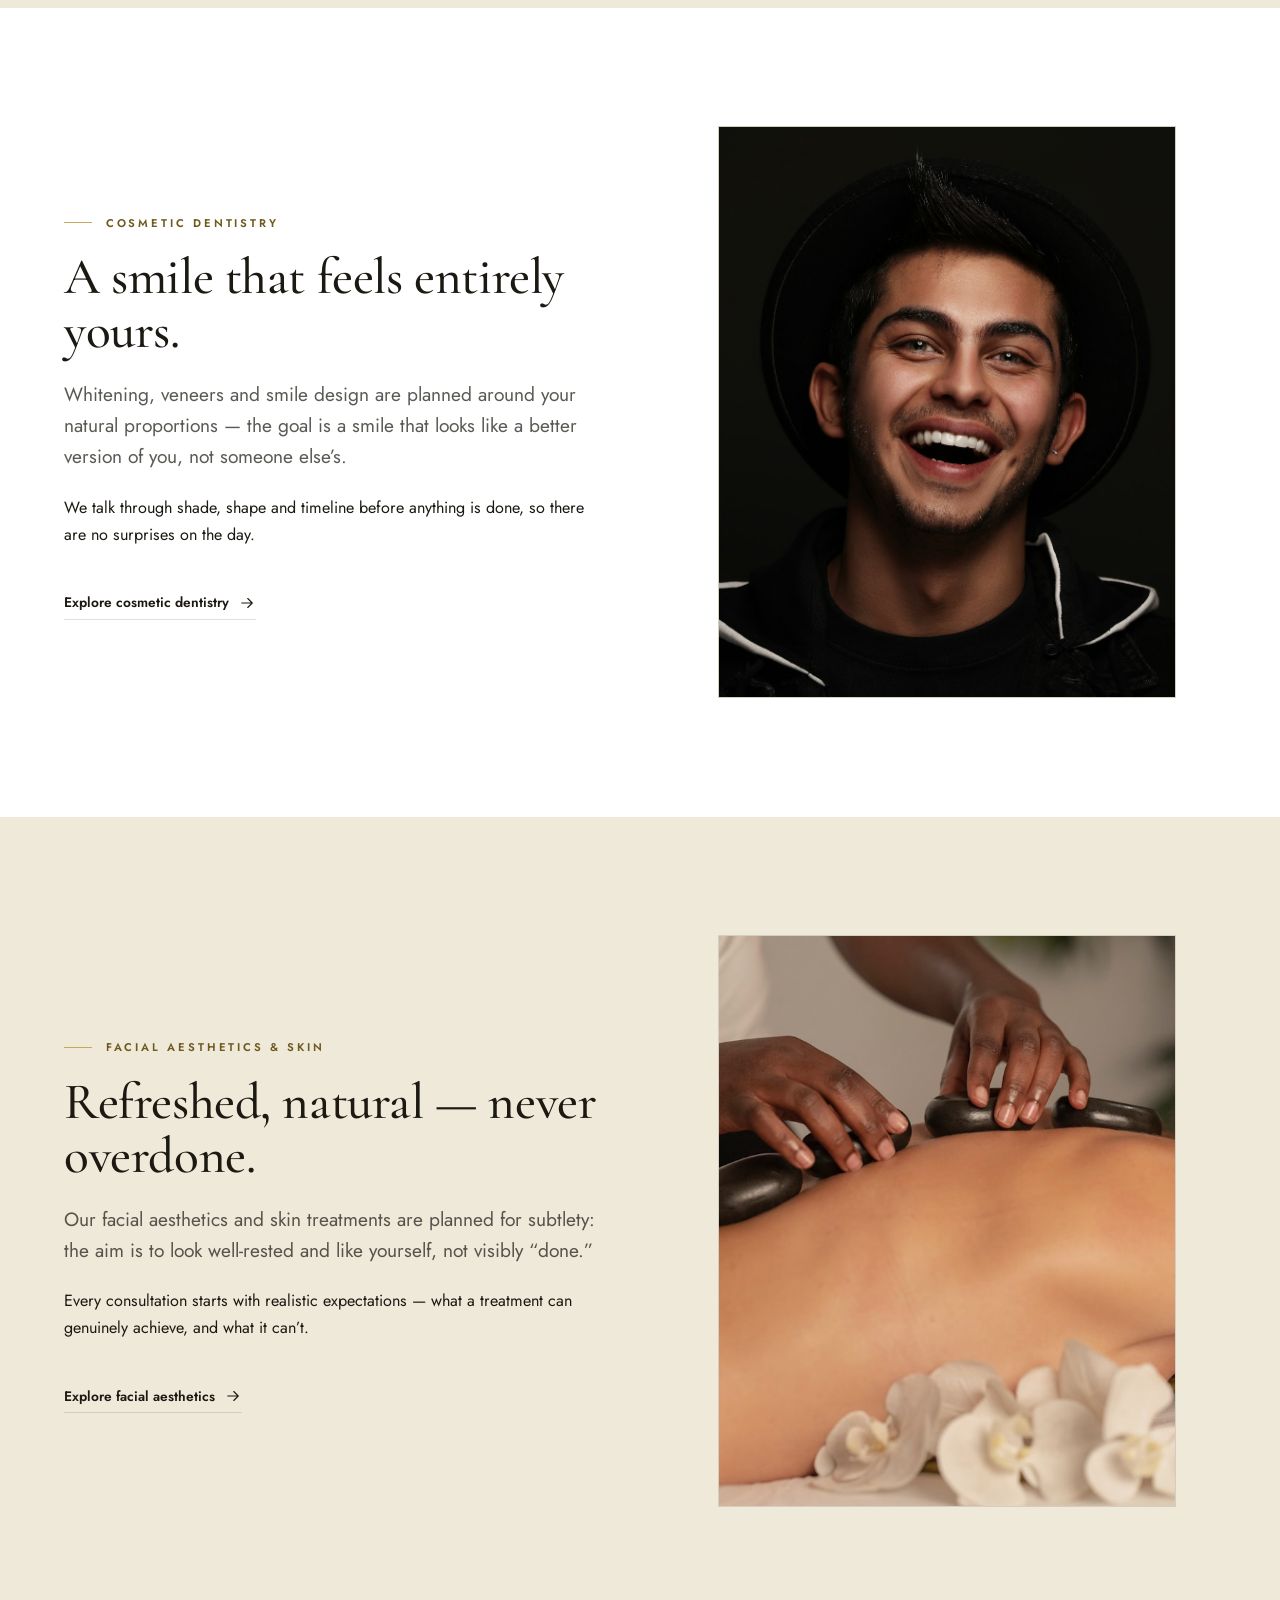
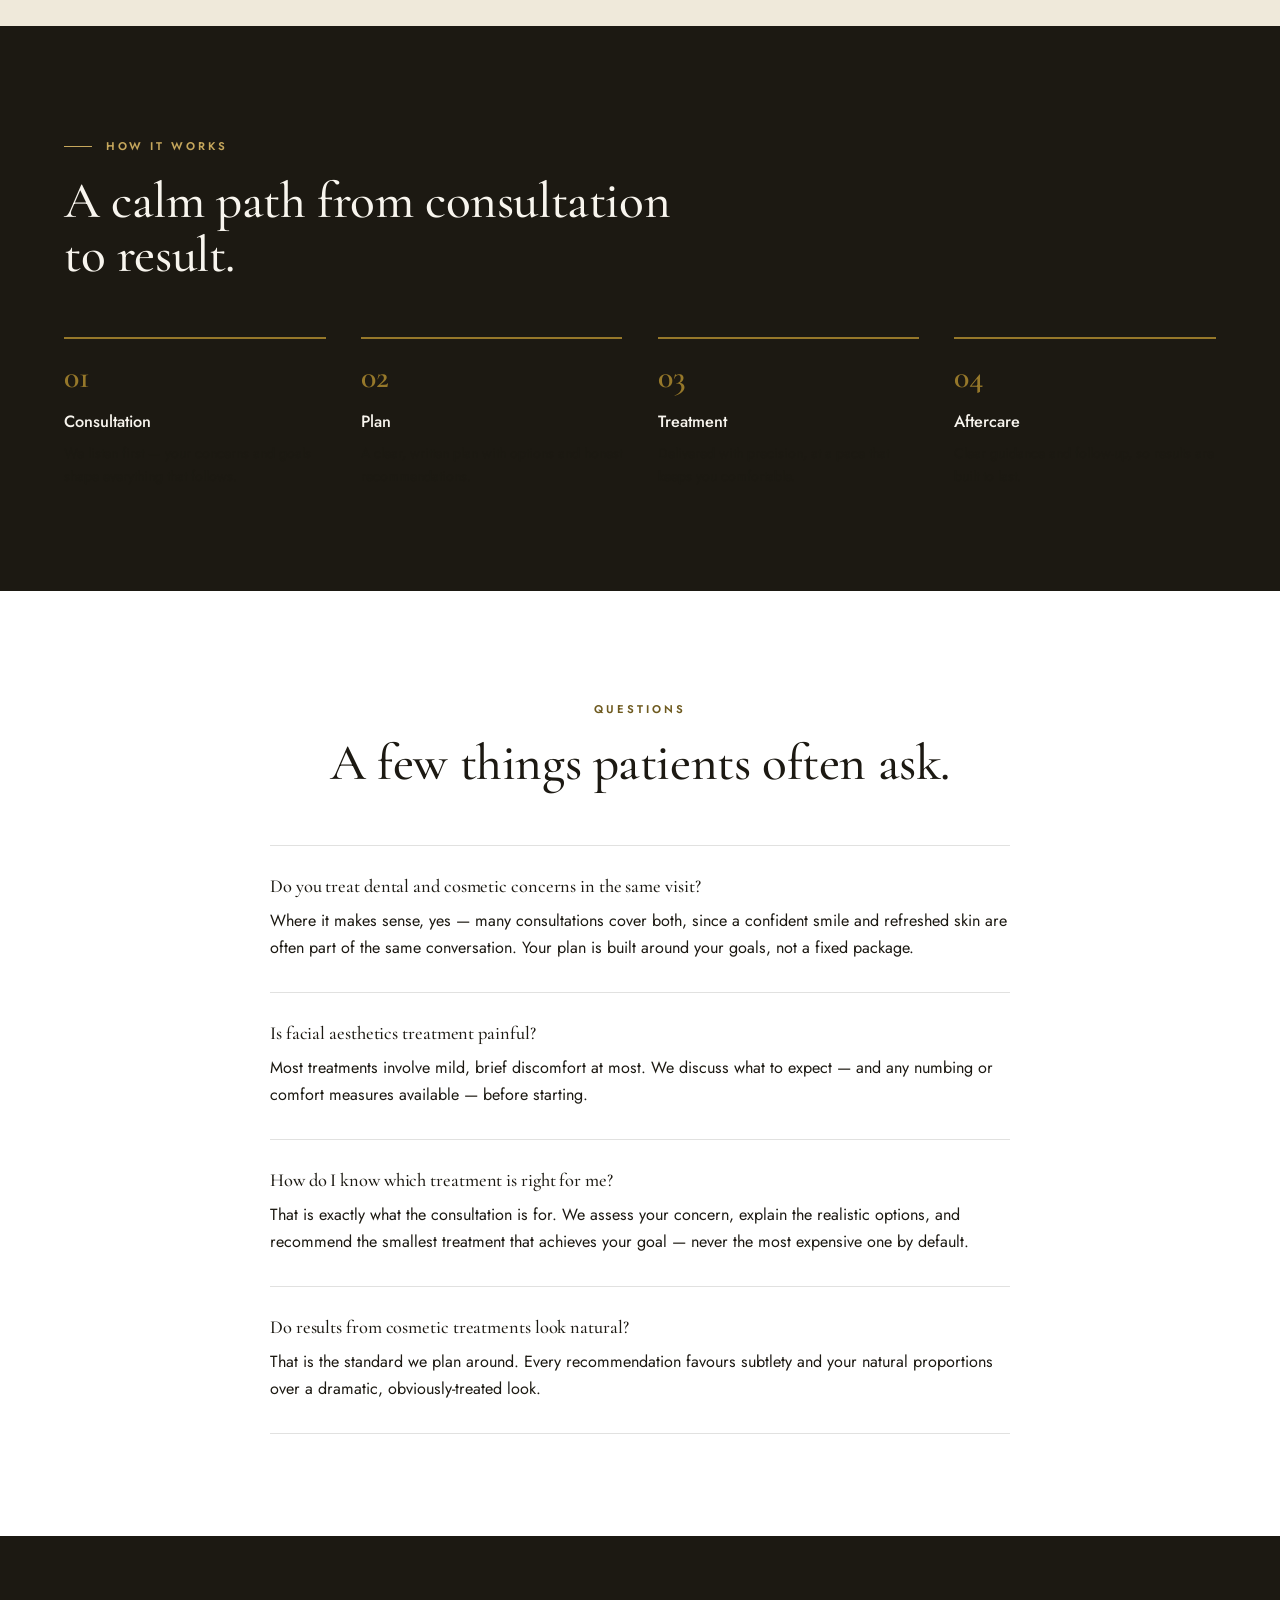
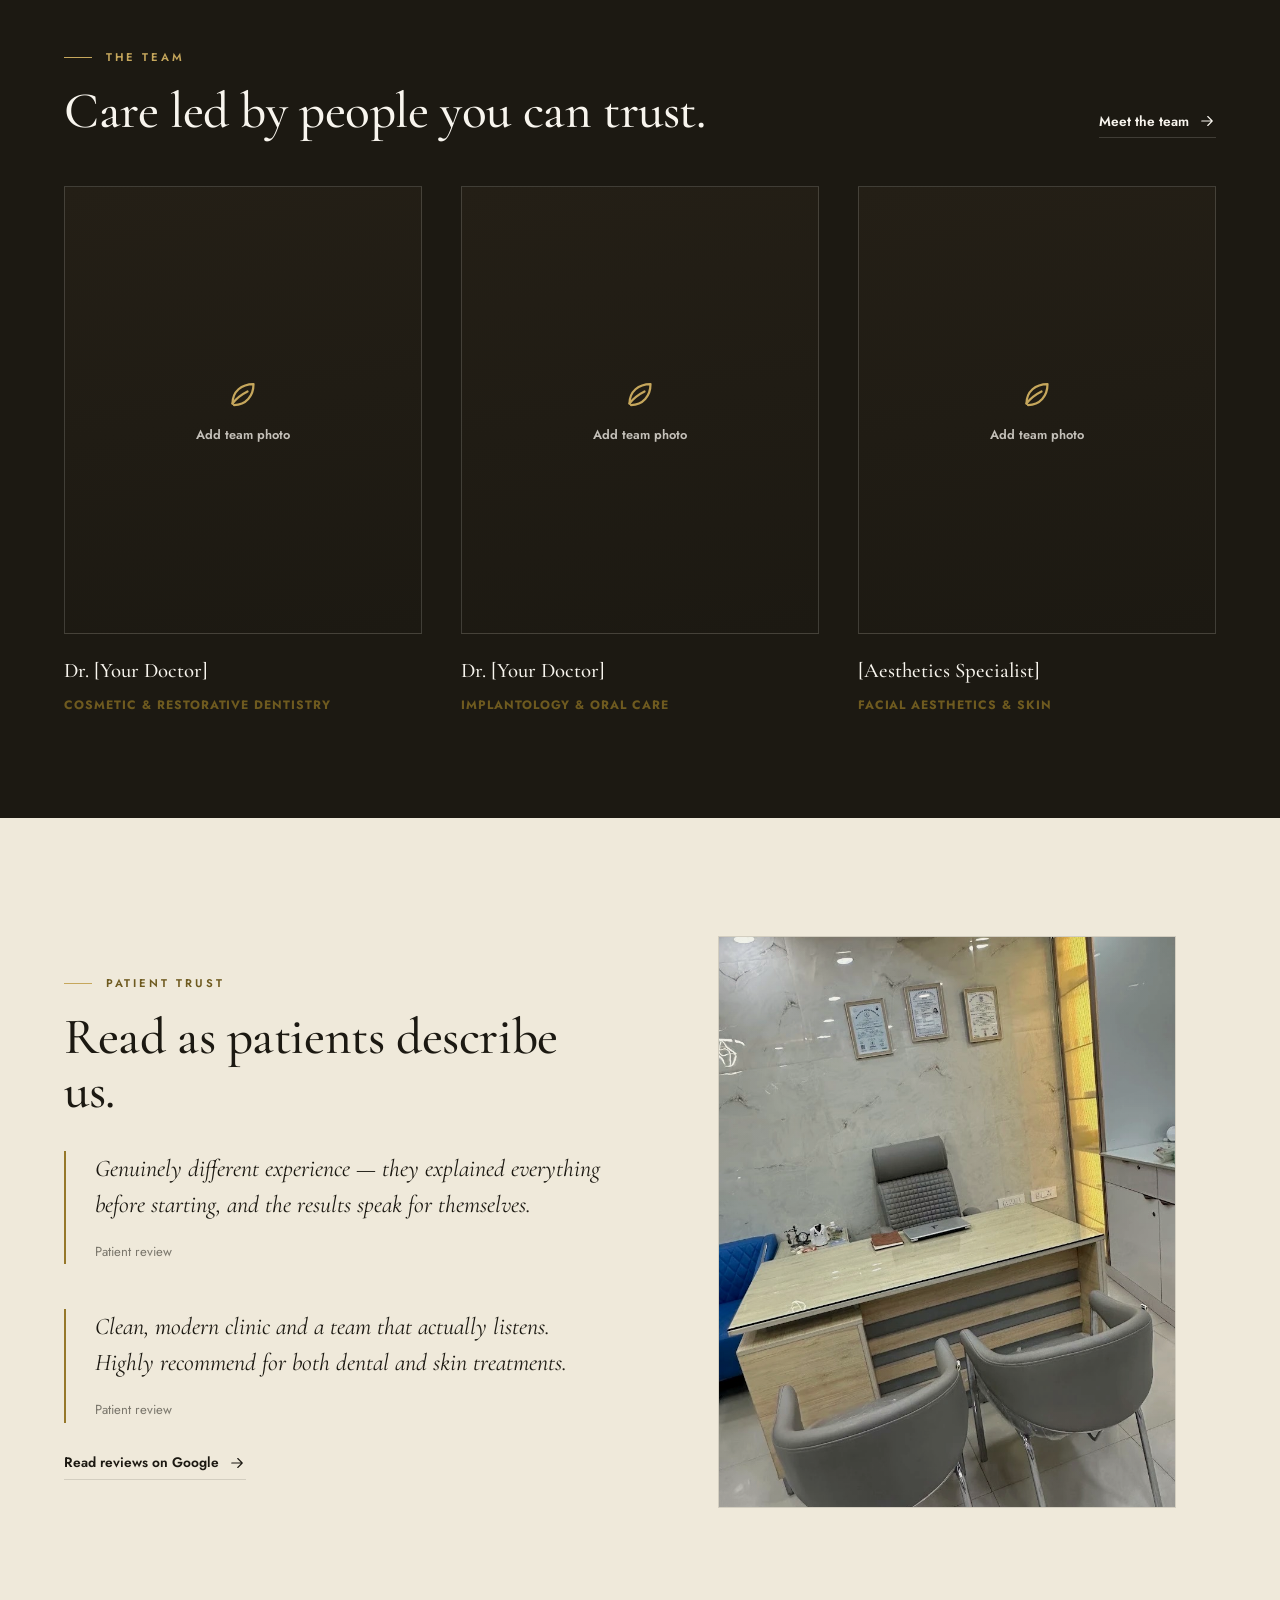
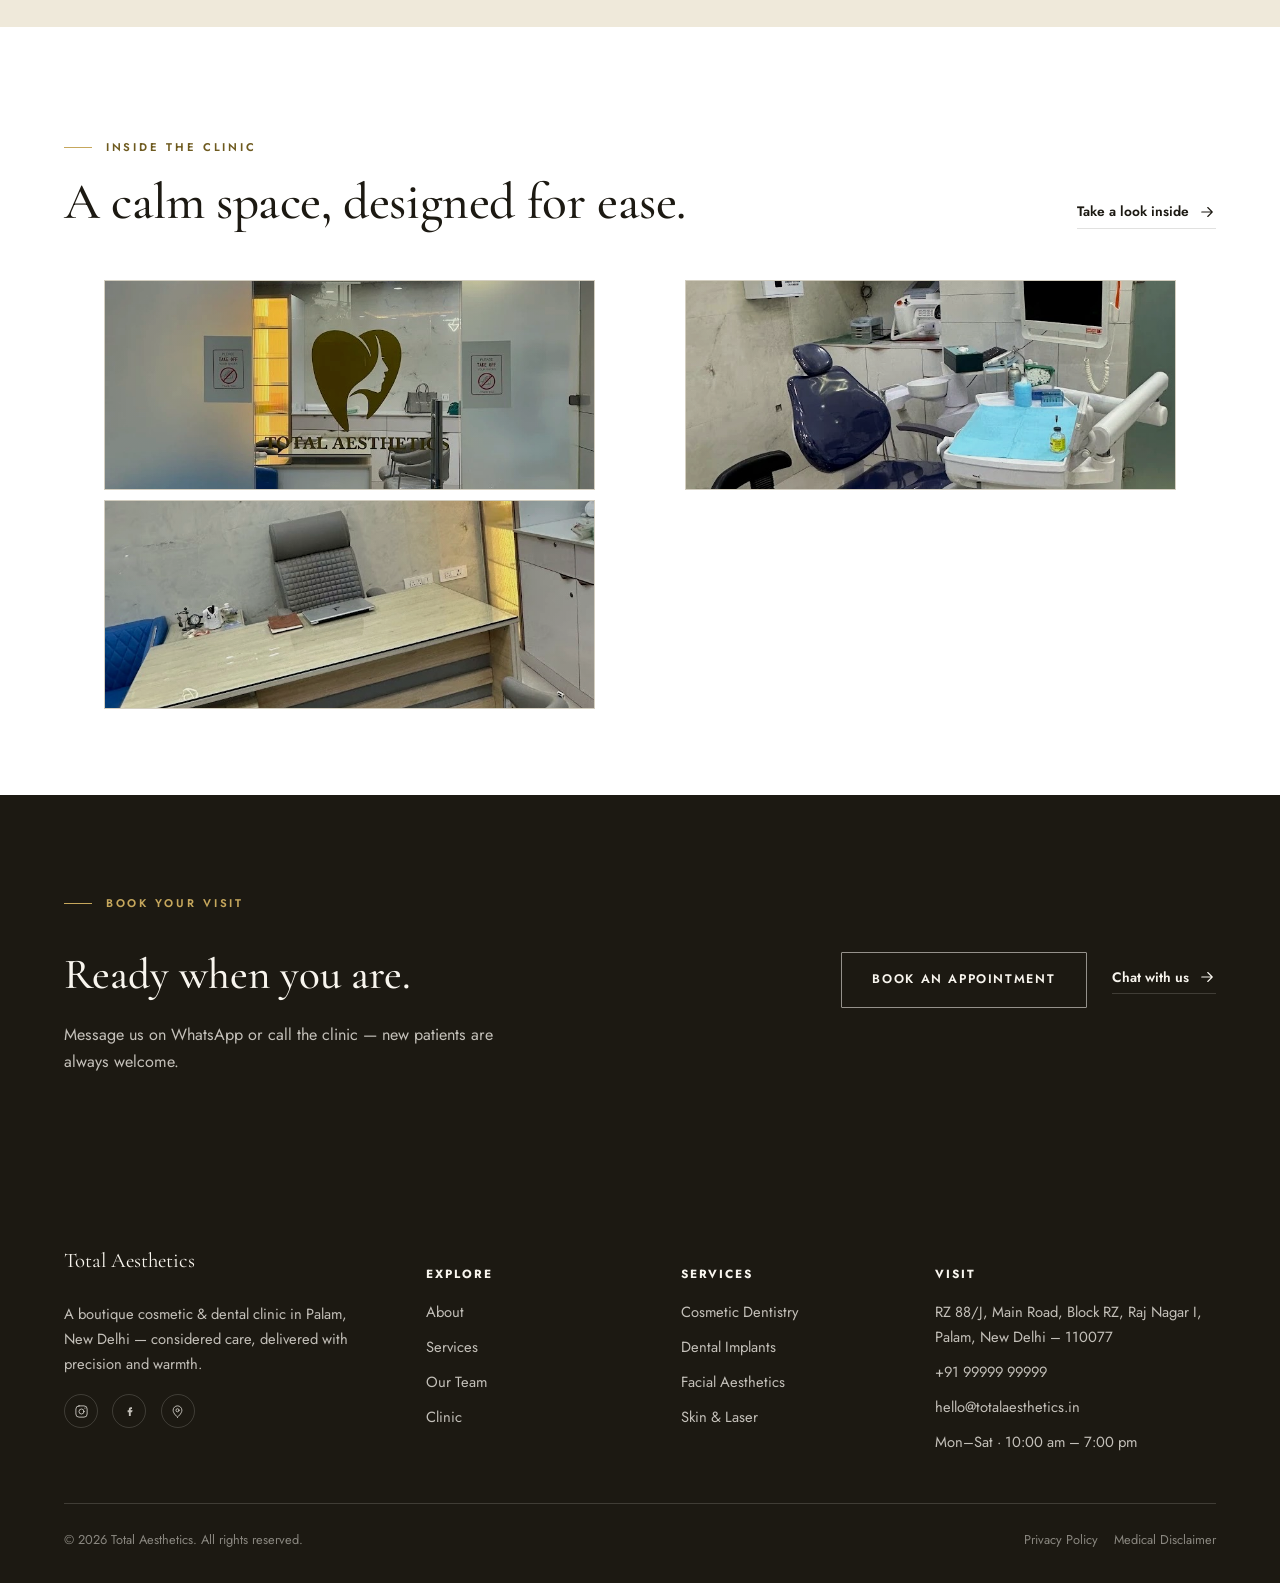
==== commit f1bc914f: "Reorder hero slideshow — blue treatment-chair photo plays first Co-Authored-By: Claude Sonnet 5 <nor" ====
--- a/index.html
+++ b/index.html
@@ -49,9 +49,9 @@
 <main id="main">
 <section class="hero" data-hero-slideshow>
 <div class="hero__slides">
-<div class="hero__slide is-active"><img src="assets/img/treatment-room-services.jpg" alt="Treatment room at Total Aesthetics"></div>
+<div class="hero__slide is-active"><img src="assets/img/treatment-room-blue.jpg" alt="Treatment room at Total Aesthetics"></div>
+<div class="hero__slide"><img src="assets/img/treatment-room-services.jpg" alt="Treatment room at Total Aesthetics"></div>
 <div class="hero__slide"><img src="assets/img/entrance.jpg" alt="Total Aesthetics reception, Palam"></div>
-<div class="hero__slide"><img src="assets/img/treatment-room-blue.jpg" alt="Treatment room at Total Aesthetics"></div>
 <div class="hero__slide"><img src="assets/img/consultation.jpg" alt="Consultation room at Total Aesthetics"></div>
 </div>
 <div class="hero__scrim"></div>
